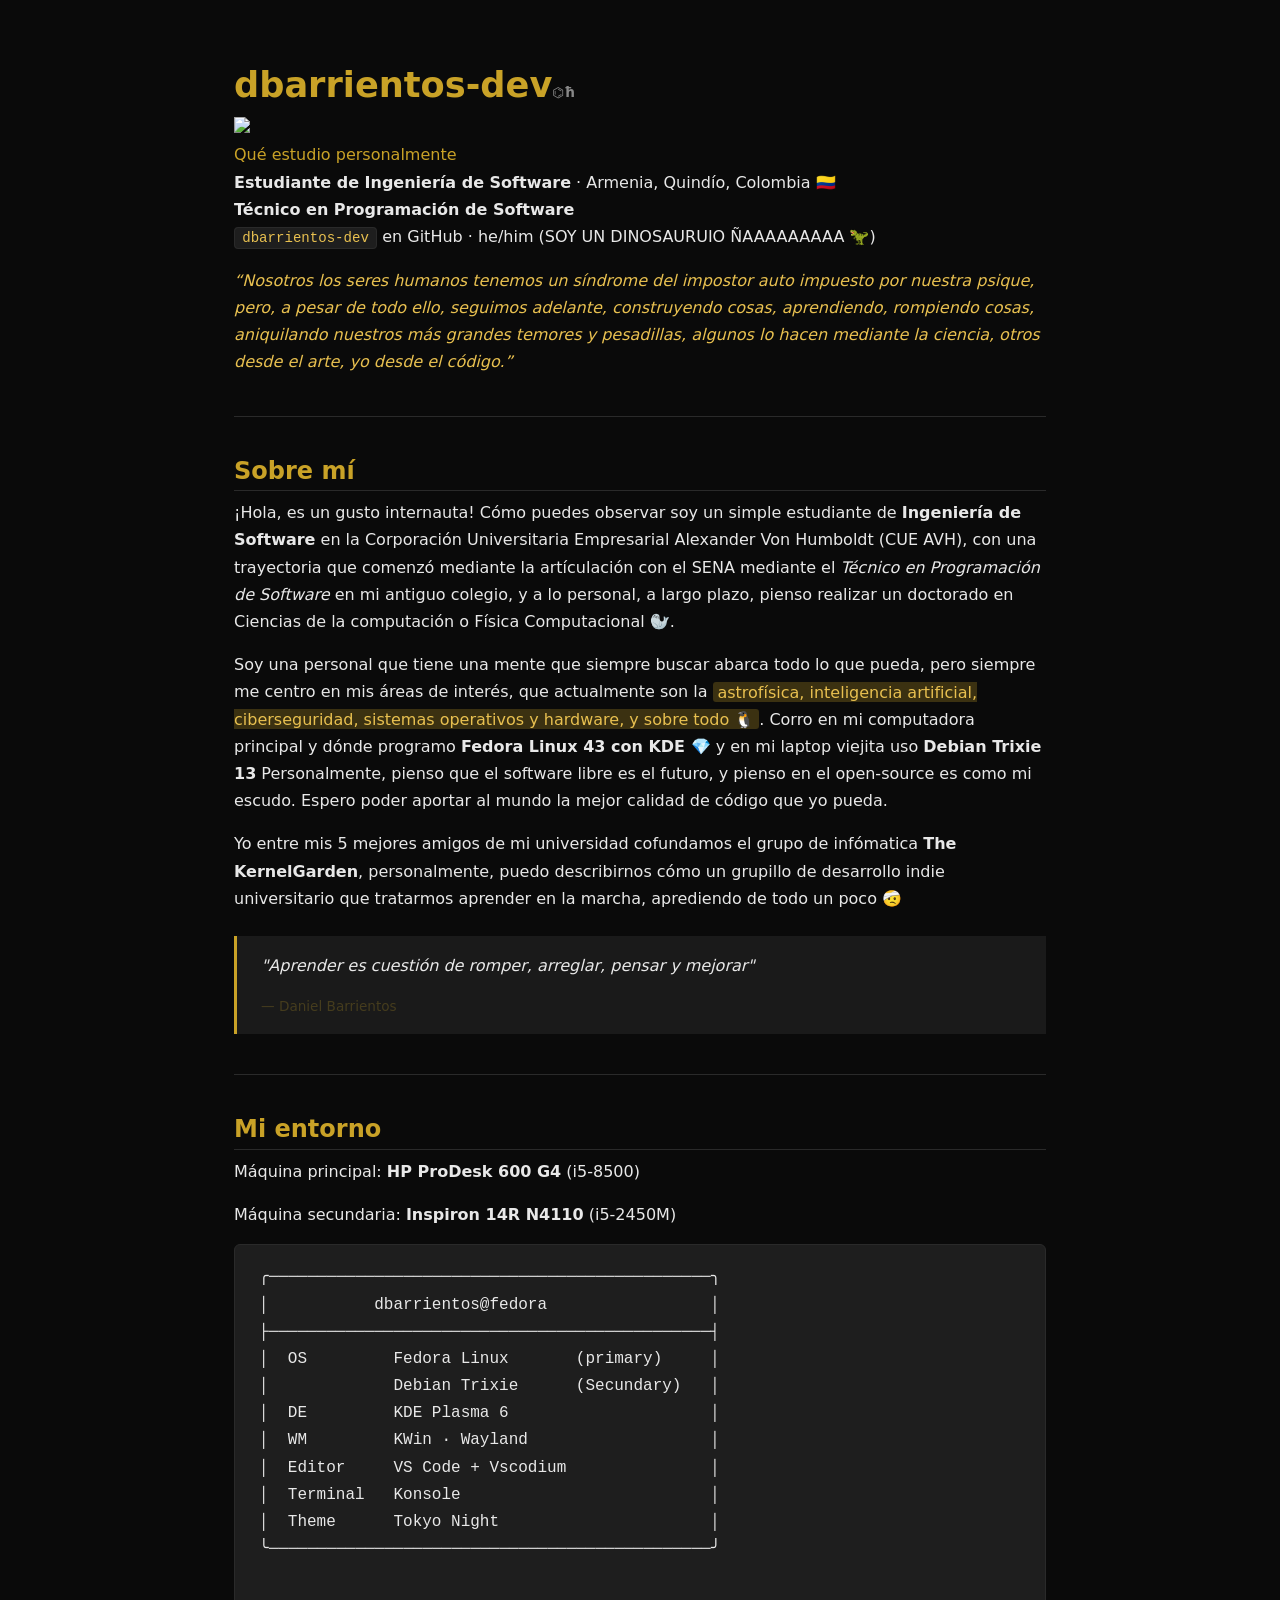
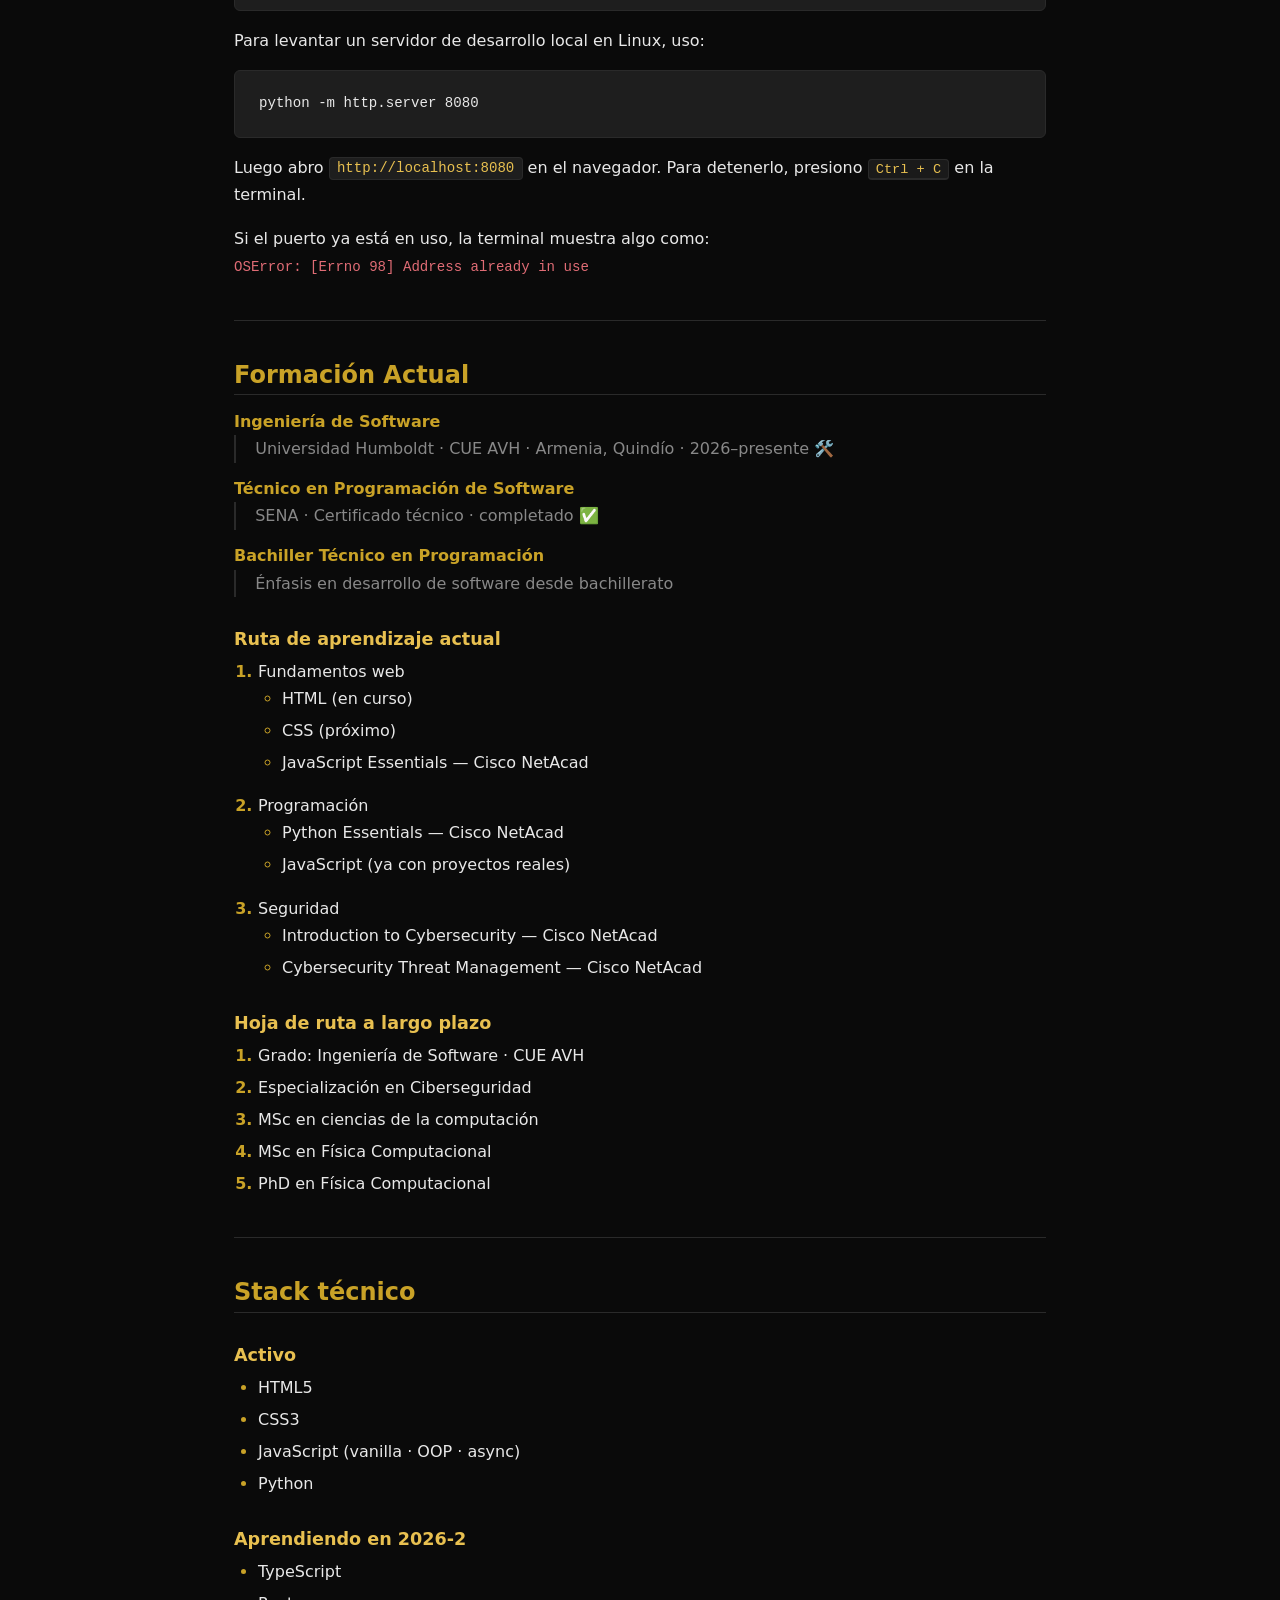
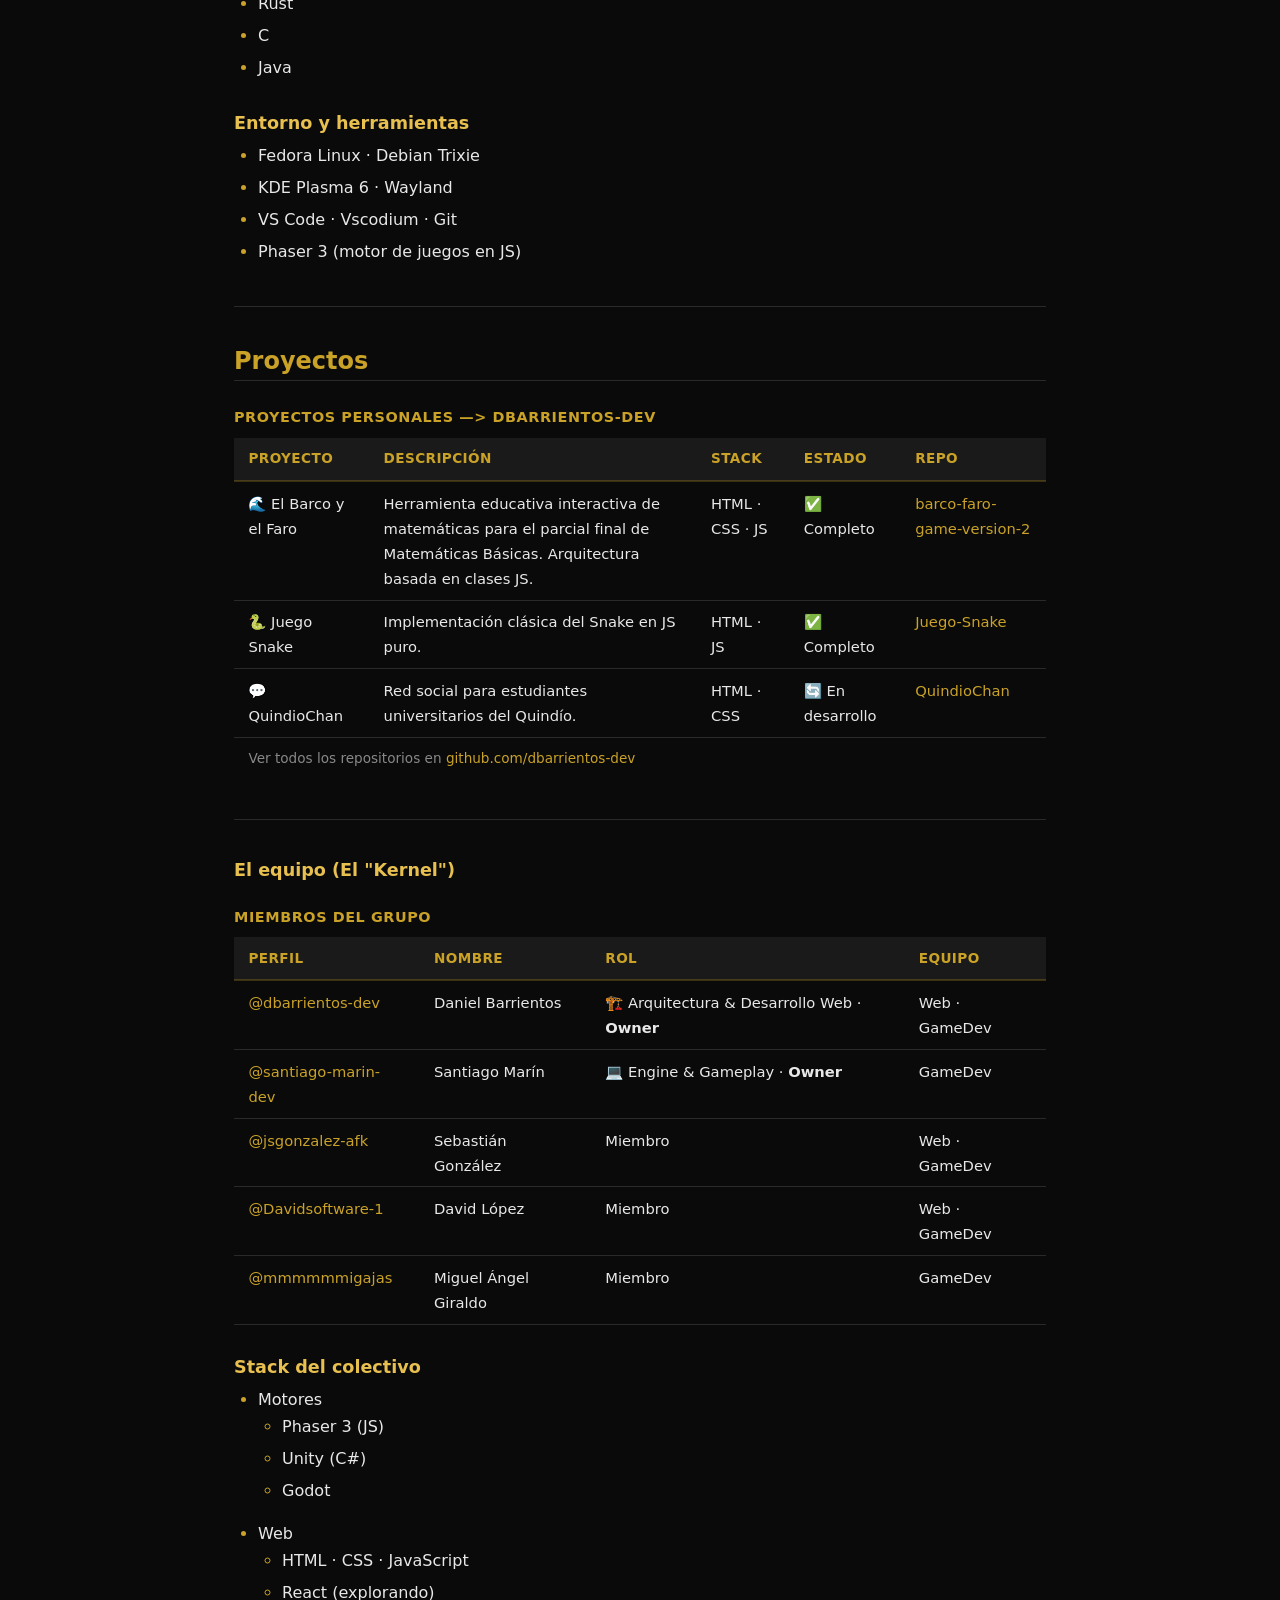
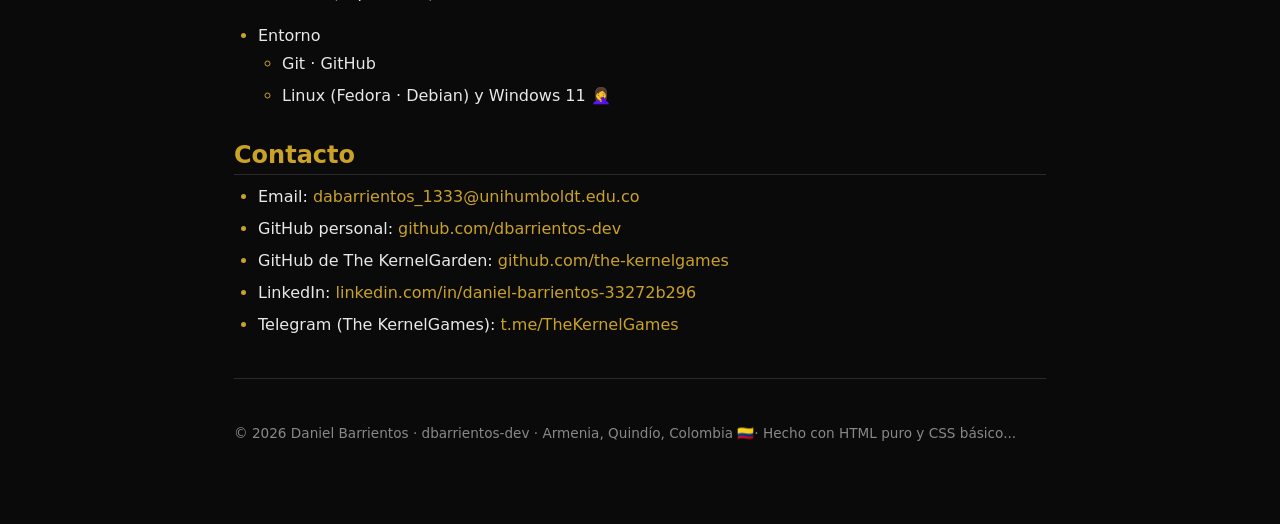
==== index.html @ 138e8530 "Actualizacion 2" ====
<!DOCTYPE html>
<html lang="es">
<head>
  <meta charset="UTF-8">
  <meta name="viewport" content="width=device-width, initial-scale=1.0">
  <title>dbarrientos-dev</title>
  <link rel="stylesheet" href="style.css">
</head>
<body>

  <!-- ═══════════════════════════════════════════
       ENCABEZADO 
  ═══════════════════════════════════════════ -->

  <h1>dbarrientos-dev<small>⌬ħ</small></h1>
  <p>
    
    <img src="./1.jpg">

    <!--Asi vincularmos sitios web-->
    <br>
    <a href="https://es.wikipedia.org/wiki/Ingenier%C3%ADa_de_software" alt="¿Que estudias?">Qué estudio personalmente</a>
    </br>

    <strong>Estudiante de Ingeniería de Software</strong> · Armenia, Quindío, Colombia 🇨🇴<br>
    <strong>Técnico en Programación de Software</strong><br>
    <code>dbarrientos-dev</code> en GitHub · he/him (SOY UN DINOSAURUIO ÑAAAAAAAAA 🦖)
  </p>

  <p>
    <q>Nosotros los seres humanos tenemos un síndrome del impostor auto impuesto por nuestra psique, 
      pero, a pesar de todo ello, seguimos adelante, construyendo cosas, aprendiendo, rompiendo cosas, aniquilando nuestros más grandes
      temores y pesadillas, algunos lo hacen mediante la ciencia, otros desde el arte, yo desde el código.</q><br>
  </p>


  <hr>

  <!-- ═══════════════════════════════════════════
       Infomación personal
  ═══════════════════════════════════════════ -->

  <h2>Sobre mí</h2>

  <p>
    ¡Hola, es un gusto internauta! Cómo puedes observar soy un simple estudiante de <strong>Ingeniería de Software</strong> en la Corporación Universitaria Empresarial Alexander Von Humboldt (CUE AVH),
    con una trayectoria que comenzó mediante la artículación con el SENA mediante el <em>Técnico en Programación de Software</em> en mi antiguo colegio, 
    y a lo personal, a largo plazo, pienso realizar un doctorado en Ciencias de la computación o Física Computacional 🦭.
  </p>

  <p>
    Soy una personal que tiene una mente que siempre buscar abarca todo lo que pueda, pero siempre me centro en mis áreas de interés, 
    que actualmente son la <mark>astrofísica, inteligencia artificial, ciberseguridad, sistemas operativos y hardware, y sobre todo 🐧</mark>.
    Corro en mi computadora principal y dónde programo <strong>Fedora Linux 43 con KDE 💎</strong> y en mi laptop viejita uso <strong>Debian Trixie 13</strong>
    Personalmente, pienso que el software libre es el futuro, y pienso en el open-source es como mi escudo. Espero poder aportar al mundo la mejor calidad de código que yo pueda.
  </p>

  <p>
    Yo entre mis 5 mejores amigos de mi universidad cofundamos el grupo de infómatica  
    <strong>The KernelGarden</strong>, personalmente, puedo describirnos cómo un grupillo de desarrollo indie universitario
    que tratarmos aprender en la marcha, aprediendo de todo un poco 🤕
  </p>

  <blockquote>
    <p>
      "Aprender es cuestión de romper, arreglar, pensar y mejorar"
    </p>
    <footer>— Daniel Barrientos</footer>
  </blockquote>

  <hr>

  <!-- ═══════════════════════════════════════════
       SETUP / ENTORNO
  ═══════════════════════════════════════════ -->

  <h2>Mi entorno</h2>

  <p>Máquina principal: <strong>HP ProDesk 600 G4</strong> (i5-8500)</p>
  <p>Máquina secundaria: <strong>Inspiron 14R N4110</strong> (i5-2450M)</p>


  <pre>
╭──────────────────────────────────────────────╮
│           dbarrientos@fedora                 │
├──────────────────────────────────────────────┤
│  OS         Fedora Linux       (primary)     │
│             Debian Trixie      (Secundary)   │
│  DE         KDE Plasma 6                     │
│  WM         KWin · Wayland                   │
│  Editor     VS Code + Vscodium               │ 
│  Terminal   Konsole                          │
│  Theme      Tokyo Night                      │
╰──────────────────────────────────────────────╯
  </pre>

  <p>
    Para levantar un servidor de desarrollo local en Linux, uso:
  </p>

  <pre><code>python -m http.server 8080</code></pre>

  <p>
    Luego abro <code>http://localhost:8080</code> en el navegador.
    Para detenerlo, presiono <kbd>Ctrl + C</kbd> en la terminal.
  </p>

  <p>
    Si el puerto ya está en uso, la terminal muestra algo como:<br>
    <samp>OSError: [Errno 98] Address already in use</samp>
  </p>

  <hr>

  <!-- ═══════════════════════════════════════════
       CAMINO AL ÉXITO
  ═══════════════════════════════════════════ -->

  <h2>Formación Actual</h2>

  <dl>
    <dt>Ingeniería de Software</dt>
    <dd>Universidad Humboldt · CUE AVH · Armenia, Quindío · 2026–presente 🛠️</dd>

    <dt>Técnico en Programación de Software</dt>
    <dd>SENA · Certificado técnico · completado ✅</dd>

    <dt>Bachiller Técnico en Programación</dt>
    <dd>Énfasis en desarrollo de software desde bachillerato</dd>
  </dl>

  <h3>Ruta de aprendizaje actual</h3>

  <ol>
    <li>Fundamentos web
      <ul>
        <li>HTML (en curso)</li>
        <li>CSS (próximo)</li>
        <li>JavaScript Essentials — Cisco NetAcad</li>
      </ul>
    </li>
    <li>Programación
      <ul>
        <li>Python Essentials — Cisco NetAcad</li>
        <li>JavaScript (ya con proyectos reales)</li>
      </ul>
    </li>
    <li>Seguridad
      <ul>
        <li>Introduction to Cybersecurity — Cisco NetAcad</li>
        <li>Cybersecurity Threat Management — Cisco NetAcad</li>
      </ul>
    </li>
  </ol>

  <h3>Hoja de ruta a largo plazo</h3>

  <ol>
    <li>Grado: Ingeniería de Software · CUE AVH</li>
    <li>Especialización en Ciberseguridad</li>
    <li>MSc en ciencias de la computación</li>
    <li>MSc en Física Computacional</li>
    <li>PhD en Física Computacional</li>
  </ol>

  <hr>

  <!-- ═══════════════════════════════════════════
       STACK TÉCNICO
  ═══════════════════════════════════════════ -->

  <h2>Stack técnico</h2>

  <h3>Activo</h3>
  <ul>
    <li>HTML5</li>
    <li>CSS3</li>
    <li>JavaScript (vanilla · OOP · async)</li>
    <li>Python</li>
  </ul>

  <h3>Aprendiendo en 2026-2</h3>
  <ul>
    <li>TypeScript</li>
    <li>Rust</li>
    <li>C</li>
    <li>Java</li>
  </ul>

  <h3>Entorno y herramientas</h3>
  <ul>
    <li>Fedora Linux · Debian Trixie</li>
    <li>KDE Plasma 6 · Wayland</li>
    <li>VS Code · Vscodium · Git</li>
    <li>Phaser 3 (motor de juegos en JS)</li>
  </ul>

  <hr>

  <!-- ═══════════════════════════════════════════
       PROYECTOS PERSONALES
  ═══════════════════════════════════════════ -->

  <h2>Proyectos</h2>

  <table>
    <caption>Proyectos personales —> dbarrientos-dev</caption>

    <thead>
      <tr>
        <th>Proyecto</th>
        <th>Descripción</th>
        <th>Stack</th>
        <th>Estado</th>
        <th>Repo</th>
      </tr>
    </thead>

    <tbody>

      <tr>
        <td>🌊 El Barco y el Faro</td>
        <td>
          Herramienta educativa interactiva de matemáticas para el parcial final
          de Matemáticas Básicas. Arquitectura basada en clases JS.
        </td>
        <td>HTML · CSS · JS</td>
        <td>✅ Completo</td>
        <td>
          <a href="https://github.com/dbarrientos-dev/barco-faro-game-version-2" target="_blank">
            barco-faro-game-version-2
          </a>
        </td>
      </tr>

      <tr>
        <td>🐍 Juego Snake</td>
        <td>Implementación clásica del Snake en JS puro.</td>
        <td>HTML · JS</td>
        <td>✅ Completo</td>
        <td>
          <a href="https://github.com/dbarrientos-dev/Juego-Snake" target="_blank">
            Juego-Snake
          </a>
        </td>
      </tr>

      <tr>
        <td>💬 QuindioChan</td>
        <td>
          Red social para estudiantes universitarios del Quindío.
        </td>
        <td>HTML · CSS</td>
        <td>🔄 En desarrollo</td>
        <td>
          <a href="https://github.com/dbarrientos-dev/QuindioChan" target="_blank">
            QuindioChan
          </a>
        </td>
      </tr>
    </tbody>

    <tfoot>
      <tr>
        <td colspan="5">
          Ver todos los repositorios en
          <a href="https://github.com/dbarrientos-dev" target="_blank">
            github.com/dbarrientos-dev
          </a>
        </td>
      </tr>
    </tfoot>
  </table>
  <hr>

  <h3>El equipo (El "Kernel")</h3>

  <table>
    <caption>Miembros del Grupo</caption>

    <thead>
      <tr>
        <th>Perfil</th>
        <th>Nombre</th>
        <th>Rol</th>
        <th>Equipo</th>
      </tr>
    </thead>

    <tbody>
      <tr>
        <td>
          <a href="https://github.com/dbarrientos-dev" target="_blank">
            @dbarrientos-dev
          </a>
        </td>
        <td>Daniel Barrientos</td>
        <td>🏗️ Arquitectura &amp; Desarrollo Web · <strong>Owner</strong></td>
        <td>Web · GameDev</td>
      </tr>

      <tr>
        <td>
          <a href="https://github.com/santiago-marin-dev" target="_blank">
            @santiago-marin-dev
          </a>
        </td>
        <td>Santiago Marín</td>
        <td>💻 Engine &amp; Gameplay · <strong>Owner</strong></td>
        <td>GameDev</td>
      </tr>

      <tr>
        <td>
          <a href="https://github.com/jsgonzalez-afk" target="_blank">
            @jsgonzalez-afk
          </a>
        </td>
        <td>Sebastián González</td>
        <td>Miembro</td>
        <td>Web · GameDev</td>
      </tr>

      <tr>
        <td>
          <a href="https://github.com/Davidsoftware-1" target="_blank">
            @Davidsoftware-1
          </a>
        </td>
        <td>David López</td>
        <td>Miembro</td>
        <td>Web · GameDev</td>
      </tr>

      <tr>
        <td>
          <a href="https://github.com/mmmmmmigajas" target="_blank">
            @mmmmmmigajas
          </a>
        </td>
        <td>Miguel Ángel Giraldo</td>
        <td>Miembro</td>
        <td>GameDev</td>
      </tr>
    </tbody>
  </table>

  <h3>Stack del colectivo</h3>

  <ul>
    <li>Motores
      <ul>
        <li>Phaser 3 (JS)</li>
        <li>Unity (C#)</li>
        <li>Godot</li>
      </ul>
    </li>
    <li>Web
      <ul>
        <li>HTML · CSS · JavaScript</li>
        <li>React (explorando)</li>
      </ul>
    </li>
    <li>Entorno
      <ul>
        <li>Git · GitHub</li>
        <li>Linux (Fedora · Debian) y Windows 11 🤦‍♀️</li>
      </ul>
    </li>
  </ul>

  <!-- ═══════════════════════════════════════════
       CONTACTO PERSONAL
  ═══════════════════════════════════════════ -->

  <h2>Contacto</h2>

  <ul>
    <li>
      Email:
      <a href="mailto:dabarrientos_1333@unihumboldt.edu.co">
        dabarrientos_1333@unihumboldt.edu.co
      </a>
    </li>
    <li>
      GitHub personal:
      <a href="https://github.com/dbarrientos-dev" target="_blank">
        github.com/dbarrientos-dev
      </a>
    </li>
    <li>
      GitHub de The KernelGarden:
      <a href="https://github.com/the-kernelgames" target="_blank">
        github.com/the-kernelgames
      </a>
    </li>
    <li>
      LinkedIn:
      <a href="https://linkedin.com/in/daniel-barrientos-33272b296/" target="_blank">
        linkedin.com/in/daniel-barrientos-33272b296
      </a>
    </li>
    <li>
      Telegram (The KernelGames):
      <a href="https://t.me/TheKernelGames" target="_blank">
        t.me/TheKernelGames
      </a>
    </li>
  </ul>

  <hr>

  <!-- ═══════════════════════════════════════════
       PIE DE PÁGINA
  ═══════════════════════════════════════════ -->

  <p>
    <small>
      © 2026 Daniel Barrientos · dbarrientos-dev ·
      Armenia, Quindío, Colombia 🇨🇴·
      Hecho con HTML puro y CSS básico...
    </small>
  </p>

</body>
</html>
---- style.css ----
/* ═══════════════════════════════════════
   VARIABLES
═══════════════════════════════════════ */

:root {
  --negro:       #0a0a0a;
  --superficie:  #111111;
  --tarjeta:     #1a1a1a;
  --borde:       #2a2a2a;
  --oro:         #c9a227;
  --oro-claro:   #e8c050;
  --oro-opaco:   #c9a22740;
  --texto:       #e8e8e8;
  --texto-suave: #888888;
  --code-bg:     #1e1e1e;
}

/* ═══════════════════════════════════════
   BASE
═══════════════════════════════════════ */

* {
  box-sizing: border-box;
  margin: 0;
  padding: 0;
}

body {
  background-color: var(--negro);
  color: var(--texto);
  font-family: 'Segoe UI', system-ui, sans-serif;
  font-size: 16px;
  line-height: 1.7;
  max-width: 860px;
  margin: 0 auto;
  padding: 2rem 1.5rem 4rem;
}

/* ═══════════════════════════════════════
   TIPOGRAFÍA
═══════════════════════════════════════ */

h1, h2, h3 {
  color: var(--oro);
  font-weight: 700;
  line-height: 1.2;
  margin-top: 2rem;
  margin-bottom: 0.5rem;
}

h1 { font-size: 2.2rem; }
h2 { font-size: 1.5rem; border-bottom: 1px solid var(--borde); padding-bottom: 0.3rem; }
h3 { font-size: 1.1rem; color: var(--oro-claro); }

p {
  margin-bottom: 1rem;
  color: var(--texto);
}

small {
  color: var(--texto-suave);
  font-size: 0.85rem;
}

/* ═══════════════════════════════════════
   ENLACES
═══════════════════════════════════════ */

a {
  color: var(--oro);
  text-decoration: none;
}

a:hover {
  color: var(--oro-claro);
  text-decoration: underline;
}

/* ═══════════════════════════════════════
   SEPARADORES
═══════════════════════════════════════ */

hr {
  border: none;
  border-top: 1px solid var(--borde);
  margin: 2.5rem 0;
}

/* ═══════════════════════════════════════
   CITAS
═══════════════════════════════════════ */

blockquote {
  border-left: 3px solid var(--oro);
  background-color: var(--tarjeta);
  margin: 1.5rem 0;
  padding: 1rem 1.5rem;
  color: var(--texto-suave);
  font-style: italic;
}

blockquote footer {
  margin-top: 0.5rem;
  font-size: 0.85rem;
  color: var(--oro-opaco);
  font-style: normal;
}

q {
  color: var(--oro-claro);
  font-style: italic;
}

cite {
  color: var(--oro-claro);
  font-style: italic;
}

/* ═══════════════════════════════════════
   CÓDIGO Y TERMINAL
═══════════════════════════════════════ */

code {
  background-color: var(--code-bg);
  color: var(--oro-claro);
  font-family: 'Cascadia Code', 'Fira Code', 'Consolas', monospace;
  font-size: 0.88rem;
  padding: 0.15rem 0.45rem;
  border-radius: 4px;
  border: 1px solid var(--borde);
}

pre {
  background-color: var(--code-bg);
  border: 1px solid var(--borde);
  border-radius: 6px;
  padding: 1.2rem 1.5rem;
  overflow-x: auto;
  margin: 1rem 0;
}

pre code {
  background: none;
  border: none;
  padding: 0;
  color: var(--texto);
  font-size: 0.88rem;
}

kbd {
  background-color: var(--tarjeta);
  border: 1px solid var(--borde);
  border-bottom-width: 2px;
  border-radius: 4px;
  padding: 0.1rem 0.45rem;
  font-family: monospace;
  font-size: 0.85rem;
  color: var(--oro-claro);
}

samp {
  color: #e06c75;
  font-family: monospace;
  font-size: 0.88rem;
}

/* ═══════════════════════════════════════
   LISTAS
═══════════════════════════════════════ */

ul, ol {
  padding-left: 1.5rem;
  margin-bottom: 1rem;
}

li {
  margin-bottom: 0.3rem;
}

ul li::marker {
  color: var(--oro);
}

ol li::marker {
  color: var(--oro);
  font-weight: 700;
}

/* ═══════════════════════════════════════
   DEFINITION LIST
═══════════════════════════════════════ */

dl {
  margin-bottom: 1rem;
}

dt {
  color: var(--oro);
  font-weight: 700;
  margin-top: 0.8rem;
}

dd {
  color: var(--texto-suave);
  padding-left: 1.2rem;
  border-left: 2px solid var(--borde);
  margin-left: 0;
}

/* ═══════════════════════════════════════
   TABLAS
═══════════════════════════════════════ */

table {
  width: 100%;
  border-collapse: collapse;
  margin: 1.5rem 0;
  font-size: 0.92rem;
}

caption {
  color: var(--oro);
  font-weight: 700;
  text-align: left;
  padding-bottom: 0.5rem;
  font-size: 0.9rem;
  letter-spacing: 0.04em;
  text-transform: uppercase;
}

th {
  background-color: var(--tarjeta);
  color: var(--oro);
  text-align: left;
  padding: 0.6rem 0.9rem;
  border-bottom: 2px solid var(--oro-opaco);
  font-size: 0.85rem;
  letter-spacing: 0.03em;
  text-transform: uppercase;
}

td {
  padding: 0.55rem 0.9rem;
  border-bottom: 1px solid var(--borde);
  vertical-align: top;
}

tr:hover td {
  background-color: var(--tarjeta);
}

tfoot td {
  color: var(--texto-suave);
  font-size: 0.85rem;
  border-top: 1px solid var(--borde);
  border-bottom: none;
}

/* ═══════════════════════════════════════
   MARK Y ABBR
═══════════════════════════════════════ */

mark {
  background-color: var(--oro-opaco);
  color: var(--oro-claro);
  padding: 0.05rem 0.3rem;
  border-radius: 3px;
}

abbr[title] {
  text-decoration: underline dotted var(--oro-opaco);
  cursor: help;
}
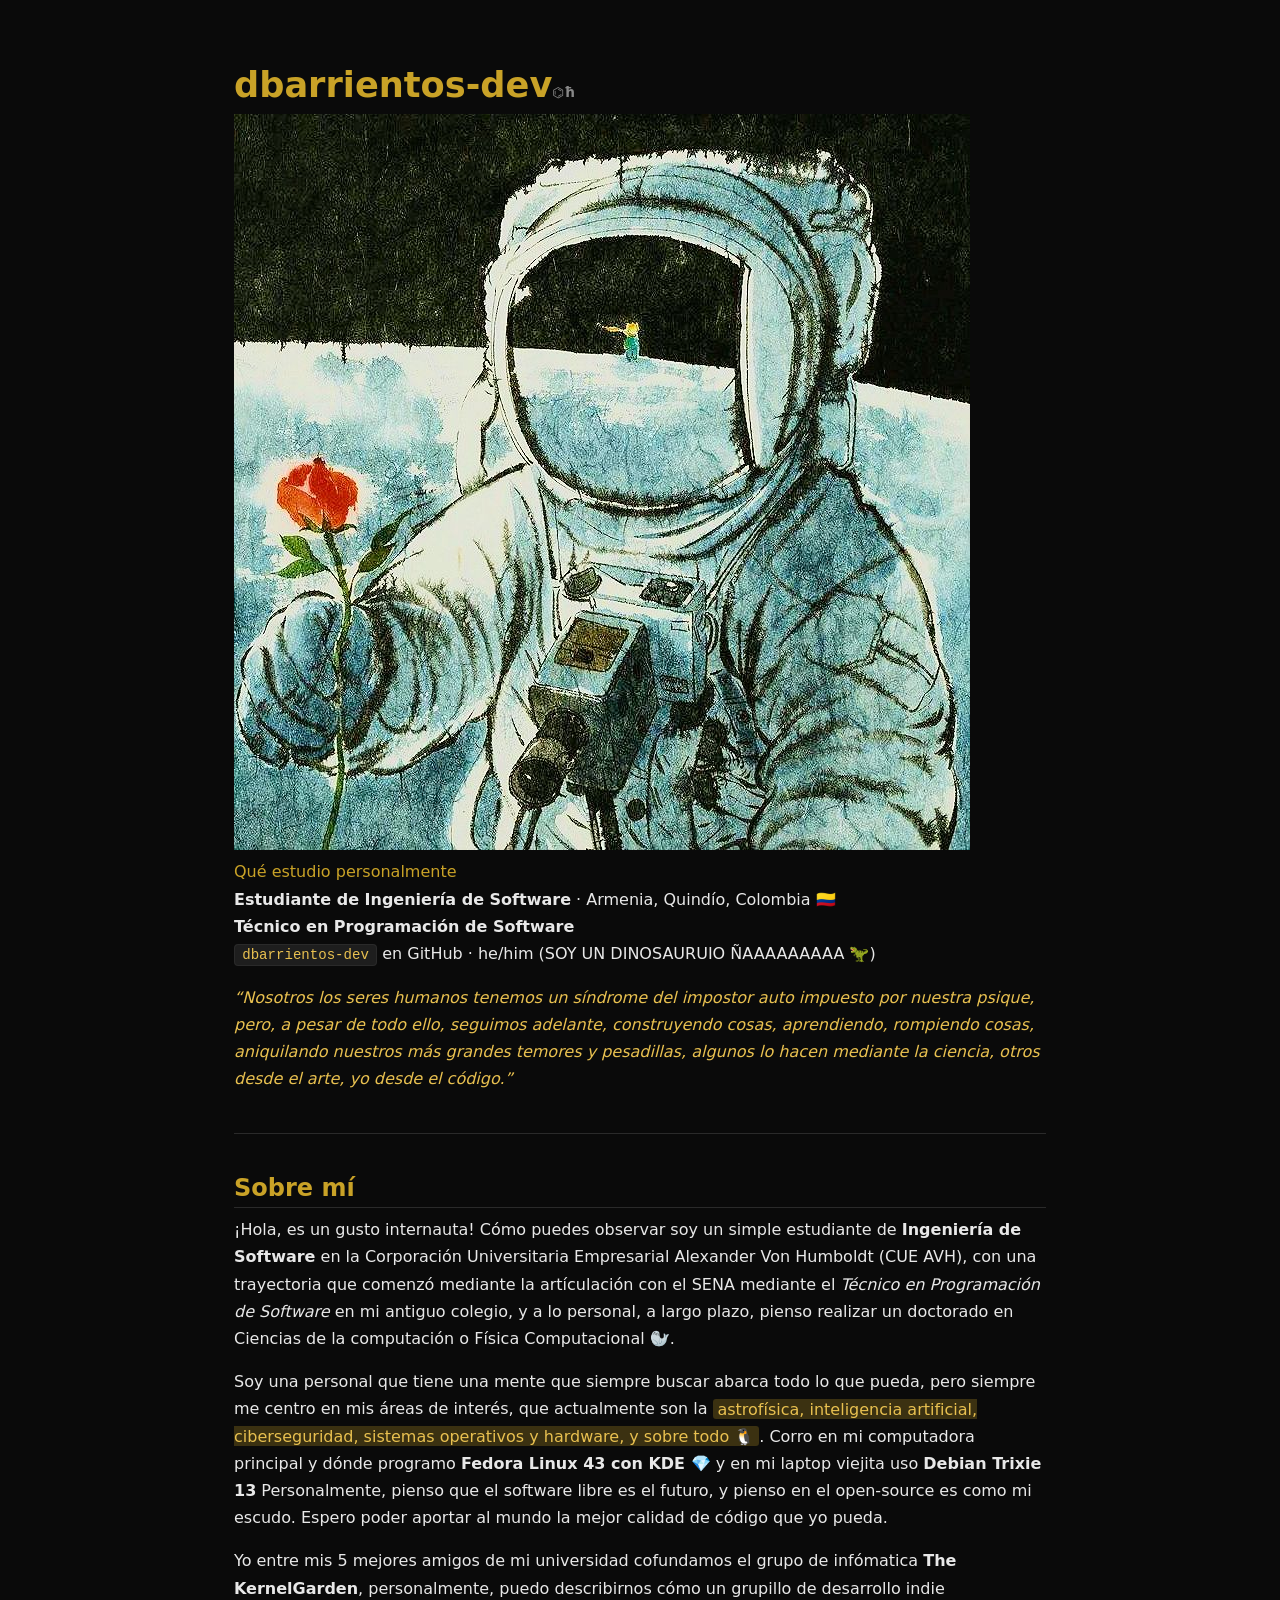
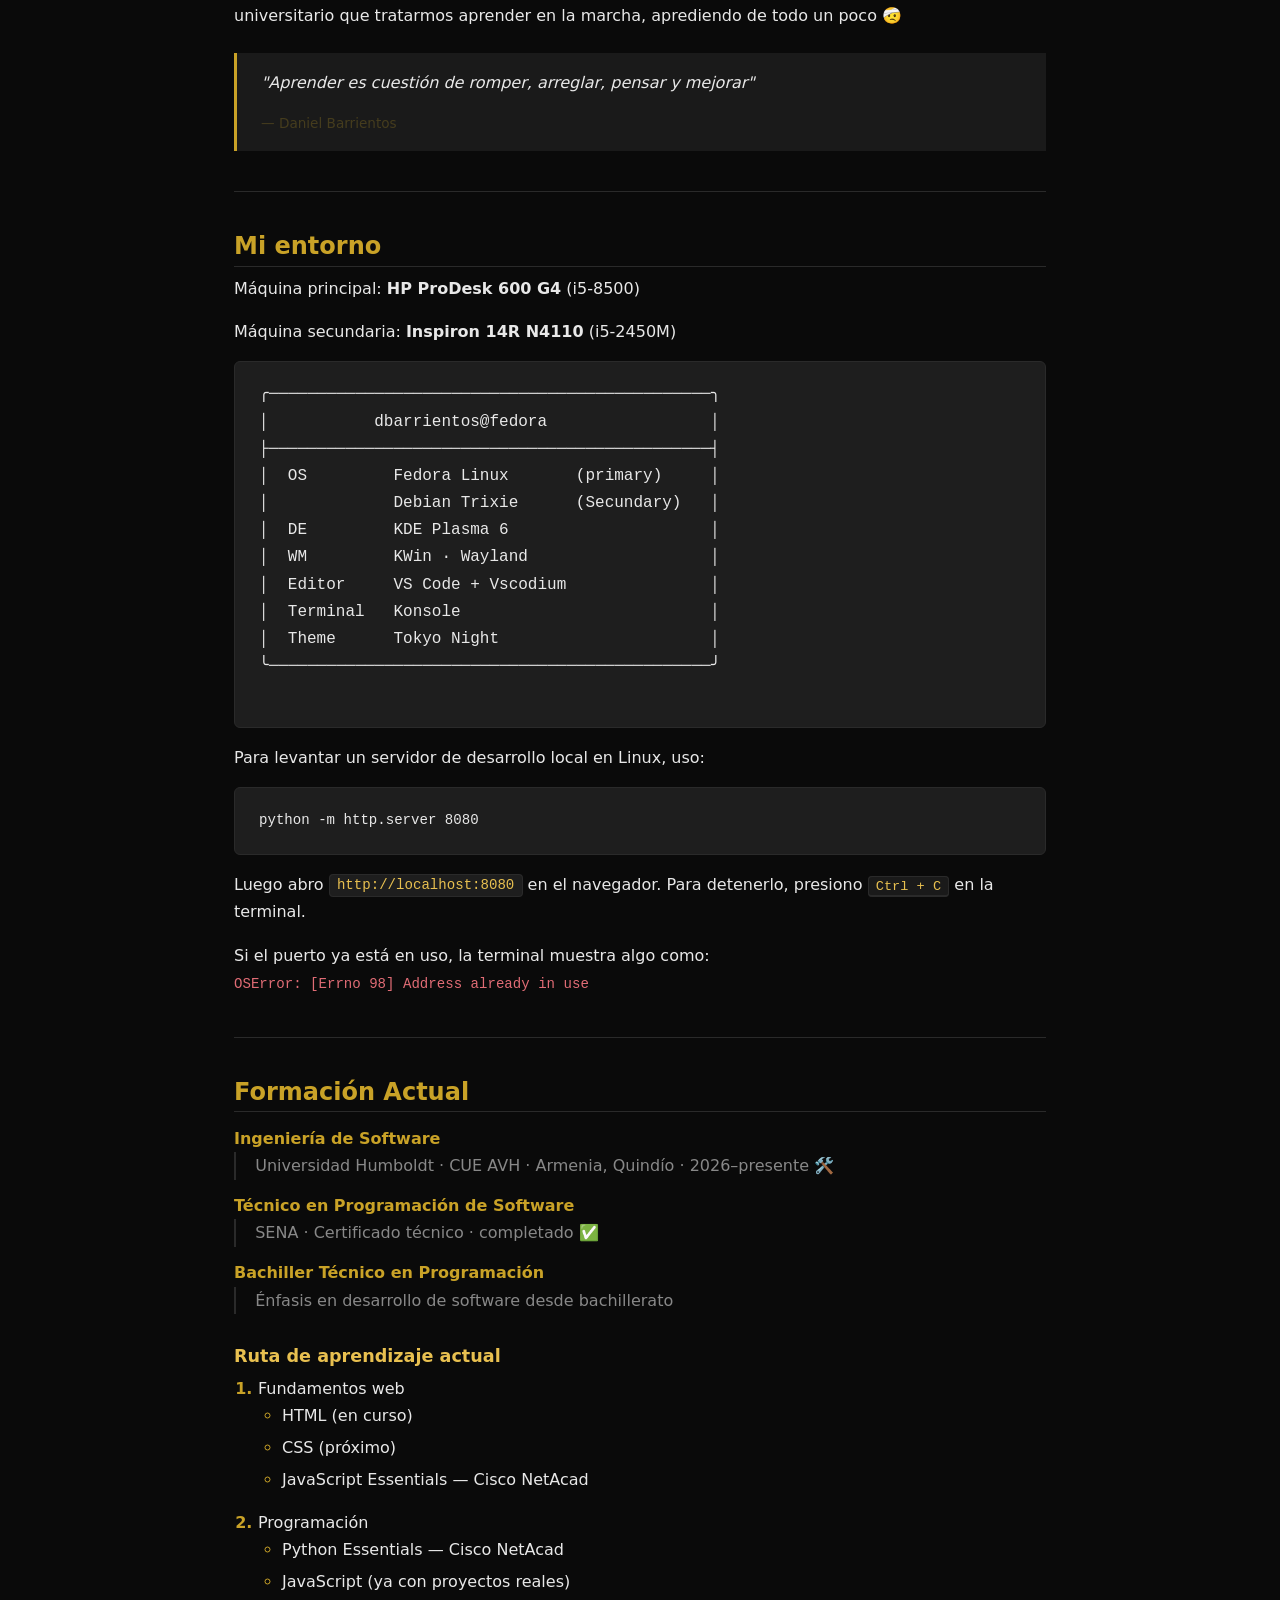
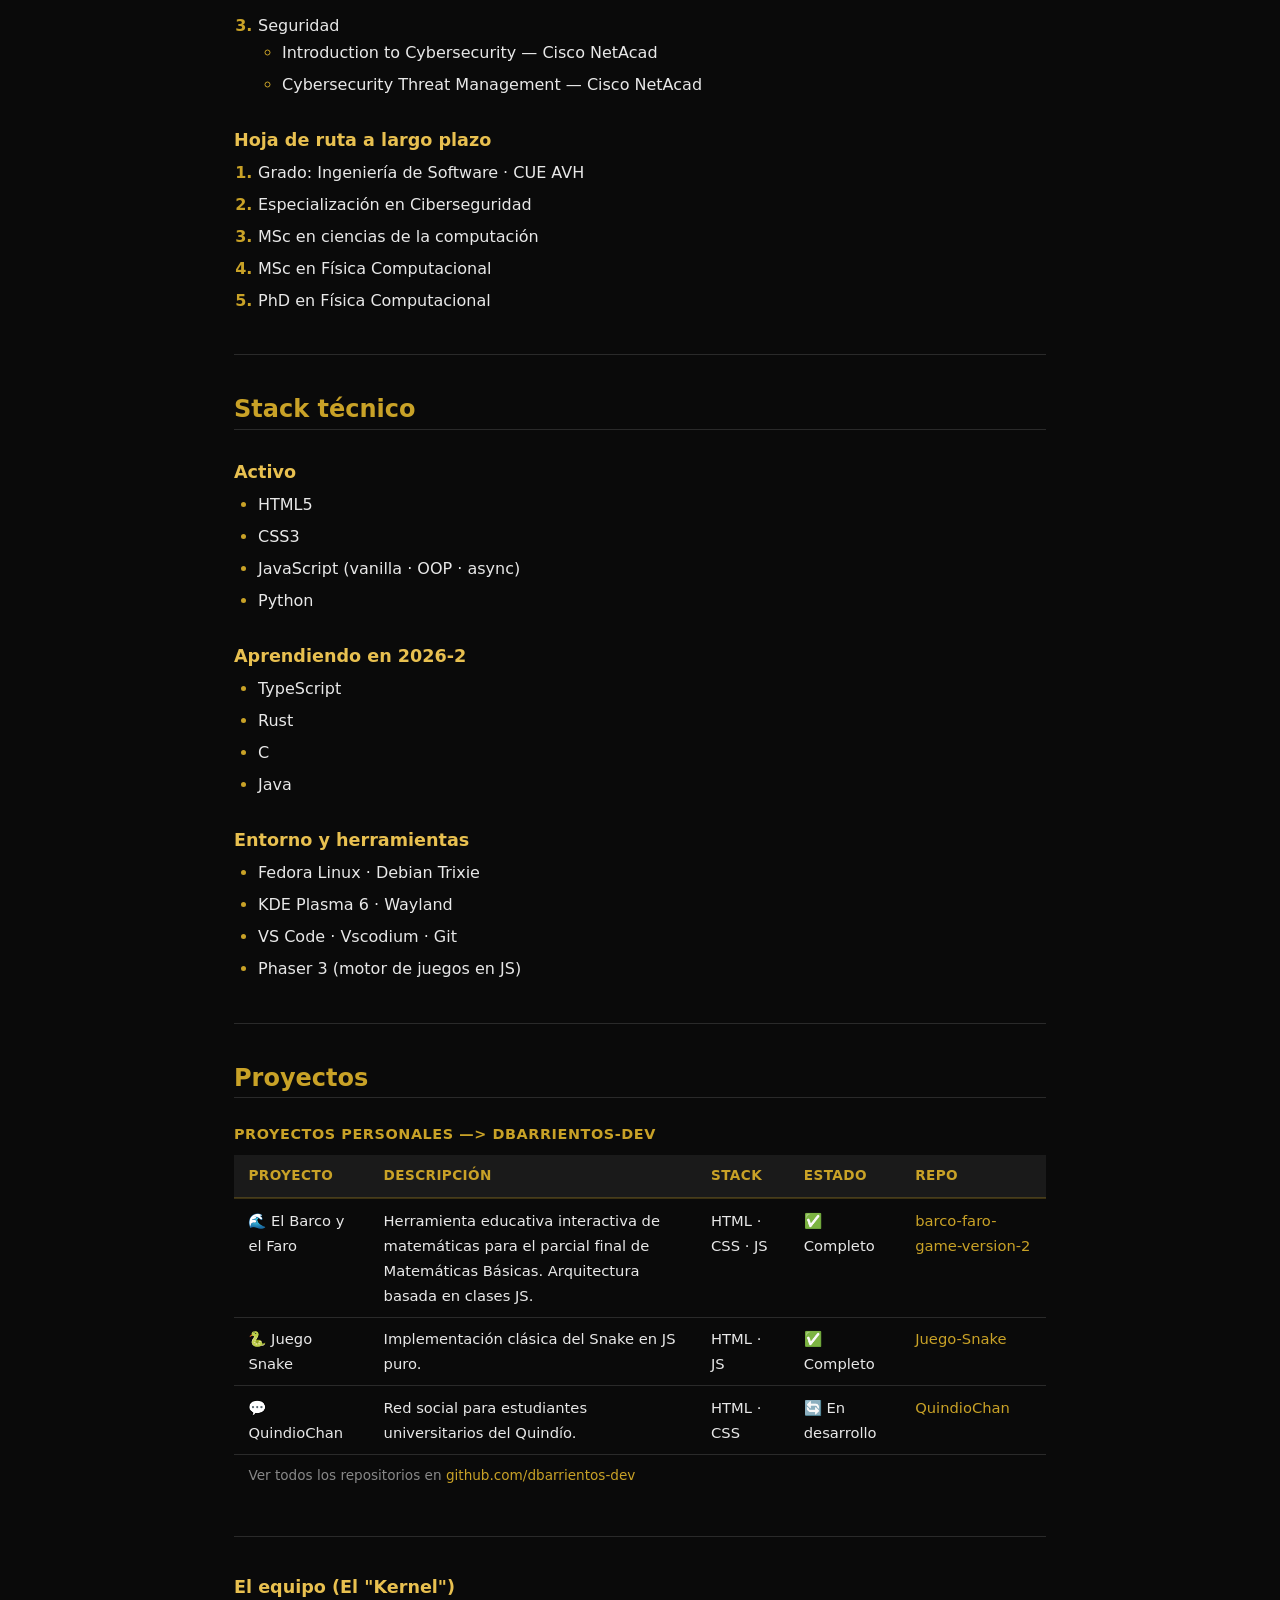
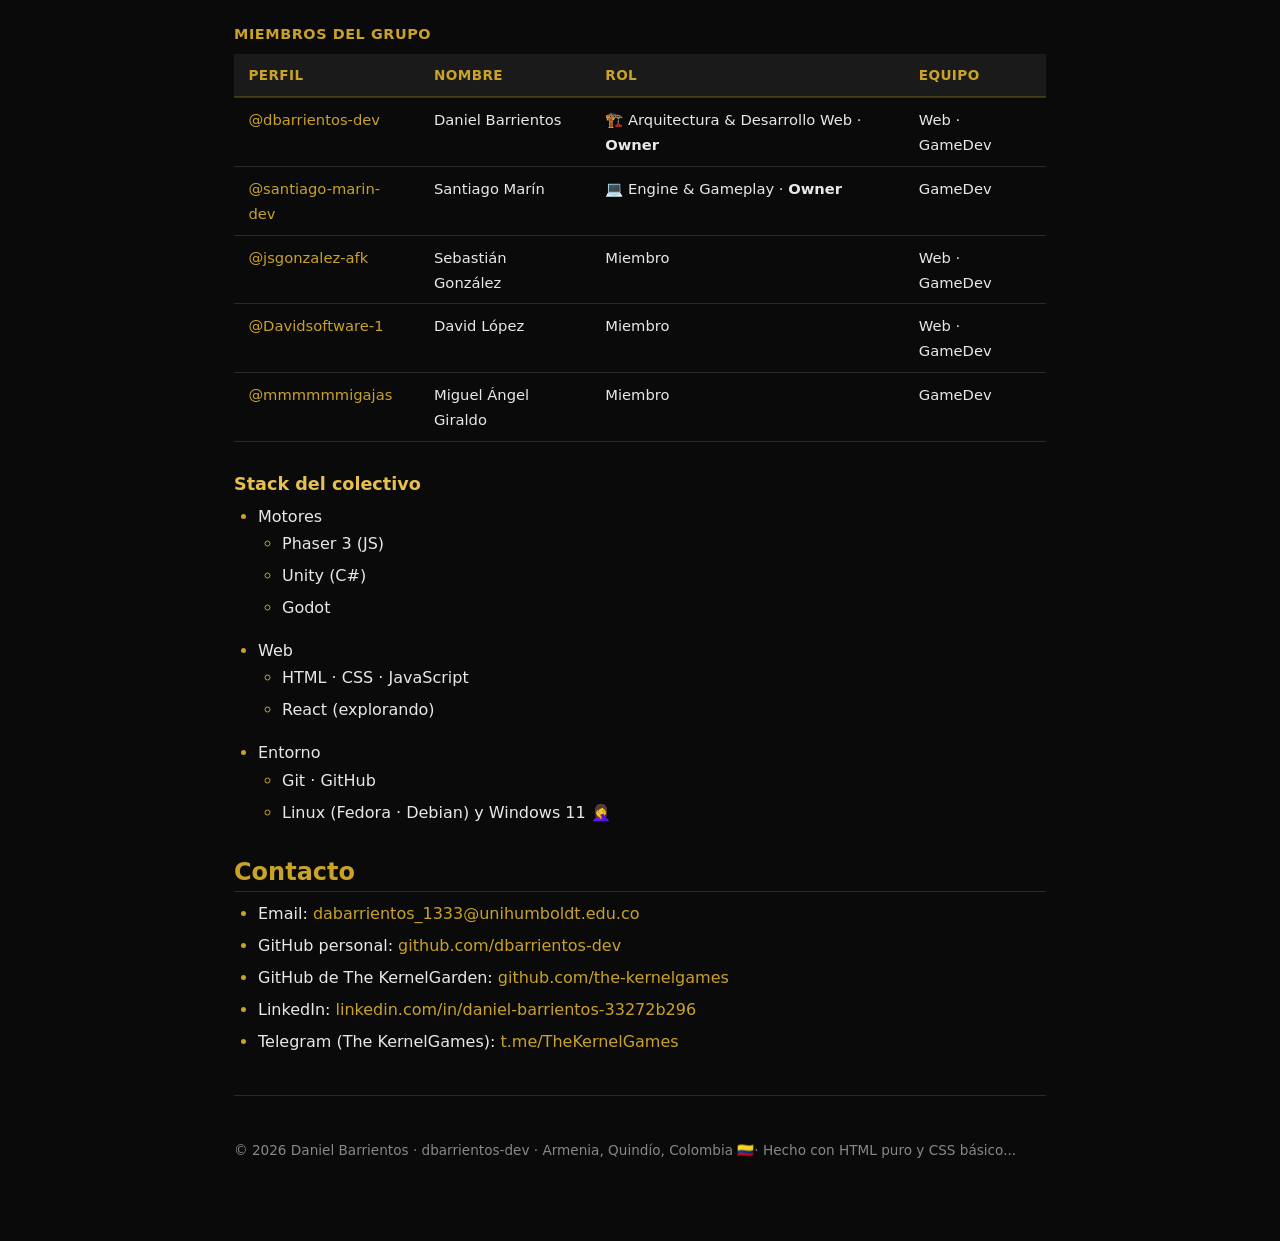
==== commit 55fa335a: "1.1 actualizacion de reparacion" ====
--- a/index.html
+++ b/index.html
@@ -4,7 +4,7 @@
   <meta charset="UTF-8">
   <meta name="viewport" content="width=device-width, initial-scale=1.0">
   <title>dbarrientos-dev</title>
-  <link rel="stylesheet" href="style.css">
+  <link rel="stylesheet" href="./css/style.css">
 </head>
 <body>
 
@@ -15,7 +15,7 @@
   <h1>dbarrientos-dev<small>⌬ħ</small></h1>
   <p>
     
-    <img src="./1.jpg">
+    <img src="./img/1.jpg">
 
     <!--Asi vincularmos sitios web-->
     <br>
--- a/css/style.css
+++ b/css/style.css
@@ -0,0 +1,273 @@
+/* ═══════════════════════════════════════
+   VARIABLES
+═══════════════════════════════════════ */
+
+:root {
+  --negro:       #0a0a0a;
+  --superficie:  #111111;
+  --tarjeta:     #1a1a1a;
+  --borde:       #2a2a2a;
+  --oro:         #c9a227;
+  --oro-claro:   #e8c050;
+  --oro-opaco:   #c9a22740;
+  --texto:       #e8e8e8;
+  --texto-suave: #888888;
+  --code-bg:     #1e1e1e;
+}
+
+/* ═══════════════════════════════════════
+   BASE
+═══════════════════════════════════════ */
+
+* {
+  box-sizing: border-box;
+  margin: 0;
+  padding: 0;
+}
+
+body {
+  background-color: var(--negro);
+  color: var(--texto);
+  font-family: 'Segoe UI', system-ui, sans-serif;
+  font-size: 16px;
+  line-height: 1.7;
+  max-width: 860px;
+  margin: 0 auto;
+  padding: 2rem 1.5rem 4rem;
+}
+
+/* ═══════════════════════════════════════
+   TIPOGRAFÍA
+═══════════════════════════════════════ */
+
+h1, h2, h3 {
+  color: var(--oro);
+  font-weight: 700;
+  line-height: 1.2;
+  margin-top: 2rem;
+  margin-bottom: 0.5rem;
+}
+
+h1 { font-size: 2.2rem; }
+h2 { font-size: 1.5rem; border-bottom: 1px solid var(--borde); padding-bottom: 0.3rem; }
+h3 { font-size: 1.1rem; color: var(--oro-claro); }
+
+p {
+  margin-bottom: 1rem;
+  color: var(--texto);
+}
+
+small {
+  color: var(--texto-suave);
+  font-size: 0.85rem;
+}
+
+/* ═══════════════════════════════════════
+   ENLACES
+═══════════════════════════════════════ */
+
+a {
+  color: var(--oro);
+  text-decoration: none;
+}
+
+a:hover {
+  color: var(--oro-claro);
+  text-decoration: underline;
+}
+
+/* ═══════════════════════════════════════
+   SEPARADORES
+═══════════════════════════════════════ */
+
+hr {
+  border: none;
+  border-top: 1px solid var(--borde);
+  margin: 2.5rem 0;
+}
+
+/* ═══════════════════════════════════════
+   CITAS
+═══════════════════════════════════════ */
+
+blockquote {
+  border-left: 3px solid var(--oro);
+  background-color: var(--tarjeta);
+  margin: 1.5rem 0;
+  padding: 1rem 1.5rem;
+  color: var(--texto-suave);
+  font-style: italic;
+}
+
+blockquote footer {
+  margin-top: 0.5rem;
+  font-size: 0.85rem;
+  color: var(--oro-opaco);
+  font-style: normal;
+}
+
+q {
+  color: var(--oro-claro);
+  font-style: italic;
+}
+
+cite {
+  color: var(--oro-claro);
+  font-style: italic;
+}
+
+/* ═══════════════════════════════════════
+   CÓDIGO Y TERMINAL
+═══════════════════════════════════════ */
+
+code {
+  background-color: var(--code-bg);
+  color: var(--oro-claro);
+  font-family: 'Cascadia Code', 'Fira Code', 'Consolas', monospace;
+  font-size: 0.88rem;
+  padding: 0.15rem 0.45rem;
+  border-radius: 4px;
+  border: 1px solid var(--borde);
+}
+
+pre {
+  background-color: var(--code-bg);
+  border: 1px solid var(--borde);
+  border-radius: 6px;
+  padding: 1.2rem 1.5rem;
+  overflow-x: auto;
+  margin: 1rem 0;
+}
+
+pre code {
+  background: none;
+  border: none;
+  padding: 0;
+  color: var(--texto);
+  font-size: 0.88rem;
+}
+
+kbd {
+  background-color: var(--tarjeta);
+  border: 1px solid var(--borde);
+  border-bottom-width: 2px;
+  border-radius: 4px;
+  padding: 0.1rem 0.45rem;
+  font-family: monospace;
+  font-size: 0.85rem;
+  color: var(--oro-claro);
+}
+
+samp {
+  color: #e06c75;
+  font-family: monospace;
+  font-size: 0.88rem;
+}
+
+/* ═══════════════════════════════════════
+   LISTAS
+═══════════════════════════════════════ */
+
+ul, ol {
+  padding-left: 1.5rem;
+  margin-bottom: 1rem;
+}
+
+li {
+  margin-bottom: 0.3rem;
+}
+
+ul li::marker {
+  color: var(--oro);
+}
+
+ol li::marker {
+  color: var(--oro);
+  font-weight: 700;
+}
+
+/* ═══════════════════════════════════════
+   DEFINITION LIST
+═══════════════════════════════════════ */
+
+dl {
+  margin-bottom: 1rem;
+}
+
+dt {
+  color: var(--oro);
+  font-weight: 700;
+  margin-top: 0.8rem;
+}
+
+dd {
+  color: var(--texto-suave);
+  padding-left: 1.2rem;
+  border-left: 2px solid var(--borde);
+  margin-left: 0;
+}
+
+/* ═══════════════════════════════════════
+   TABLAS
+═══════════════════════════════════════ */
+
+table {
+  width: 100%;
+  border-collapse: collapse;
+  margin: 1.5rem 0;
+  font-size: 0.92rem;
+}
+
+caption {
+  color: var(--oro);
+  font-weight: 700;
+  text-align: left;
+  padding-bottom: 0.5rem;
+  font-size: 0.9rem;
+  letter-spacing: 0.04em;
+  text-transform: uppercase;
+}
+
+th {
+  background-color: var(--tarjeta);
+  color: var(--oro);
+  text-align: left;
+  padding: 0.6rem 0.9rem;
+  border-bottom: 2px solid var(--oro-opaco);
+  font-size: 0.85rem;
+  letter-spacing: 0.03em;
+  text-transform: uppercase;
+}
+
+td {
+  padding: 0.55rem 0.9rem;
+  border-bottom: 1px solid var(--borde);
+  vertical-align: top;
+}
+
+tr:hover td {
+  background-color: var(--tarjeta);
+}
+
+tfoot td {
+  color: var(--texto-suave);
+  font-size: 0.85rem;
+  border-top: 1px solid var(--borde);
+  border-bottom: none;
+}
+
+/* ═══════════════════════════════════════
+   MARK Y ABBR
+═══════════════════════════════════════ */
+
+mark {
+  background-color: var(--oro-opaco);
+  color: var(--oro-claro);
+  padding: 0.05rem 0.3rem;
+  border-radius: 3px;
+}
+
+abbr[title] {
+  text-decoration: underline dotted var(--oro-opaco);
+  cursor: help;
+}
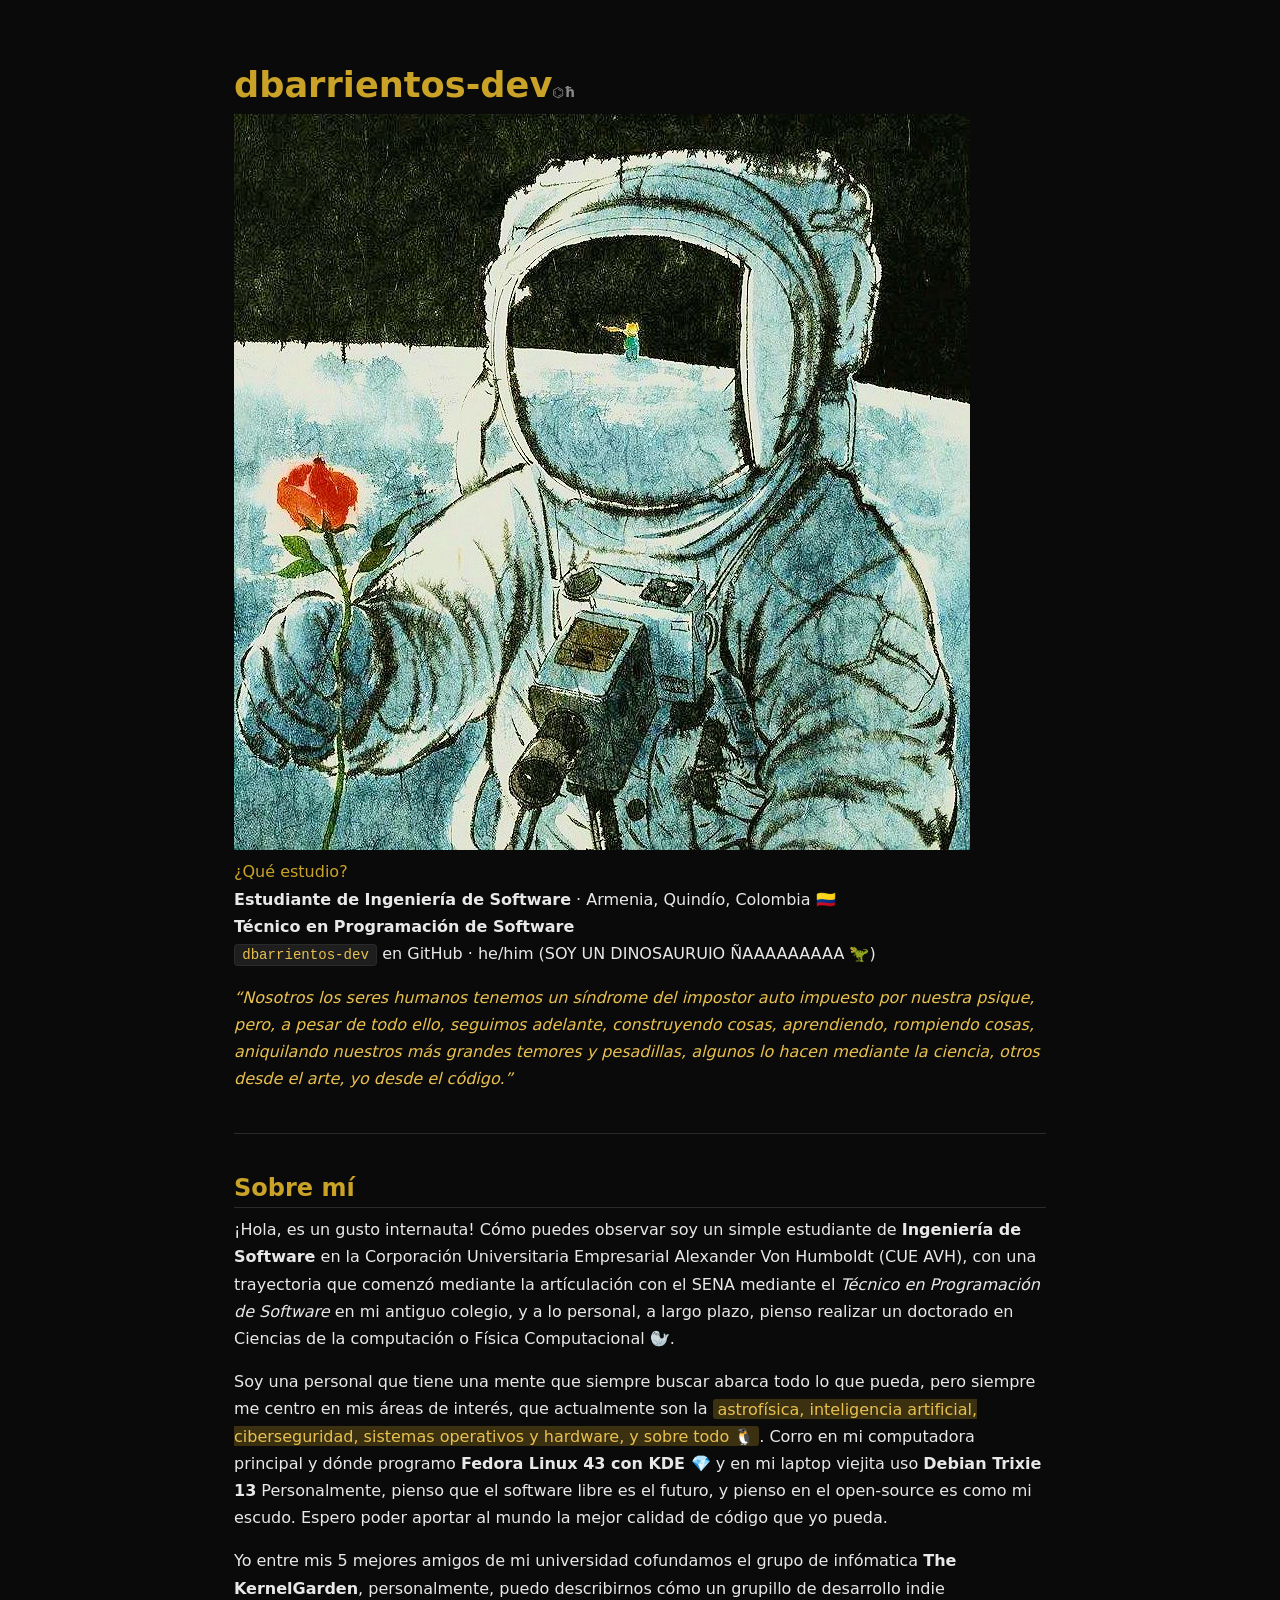
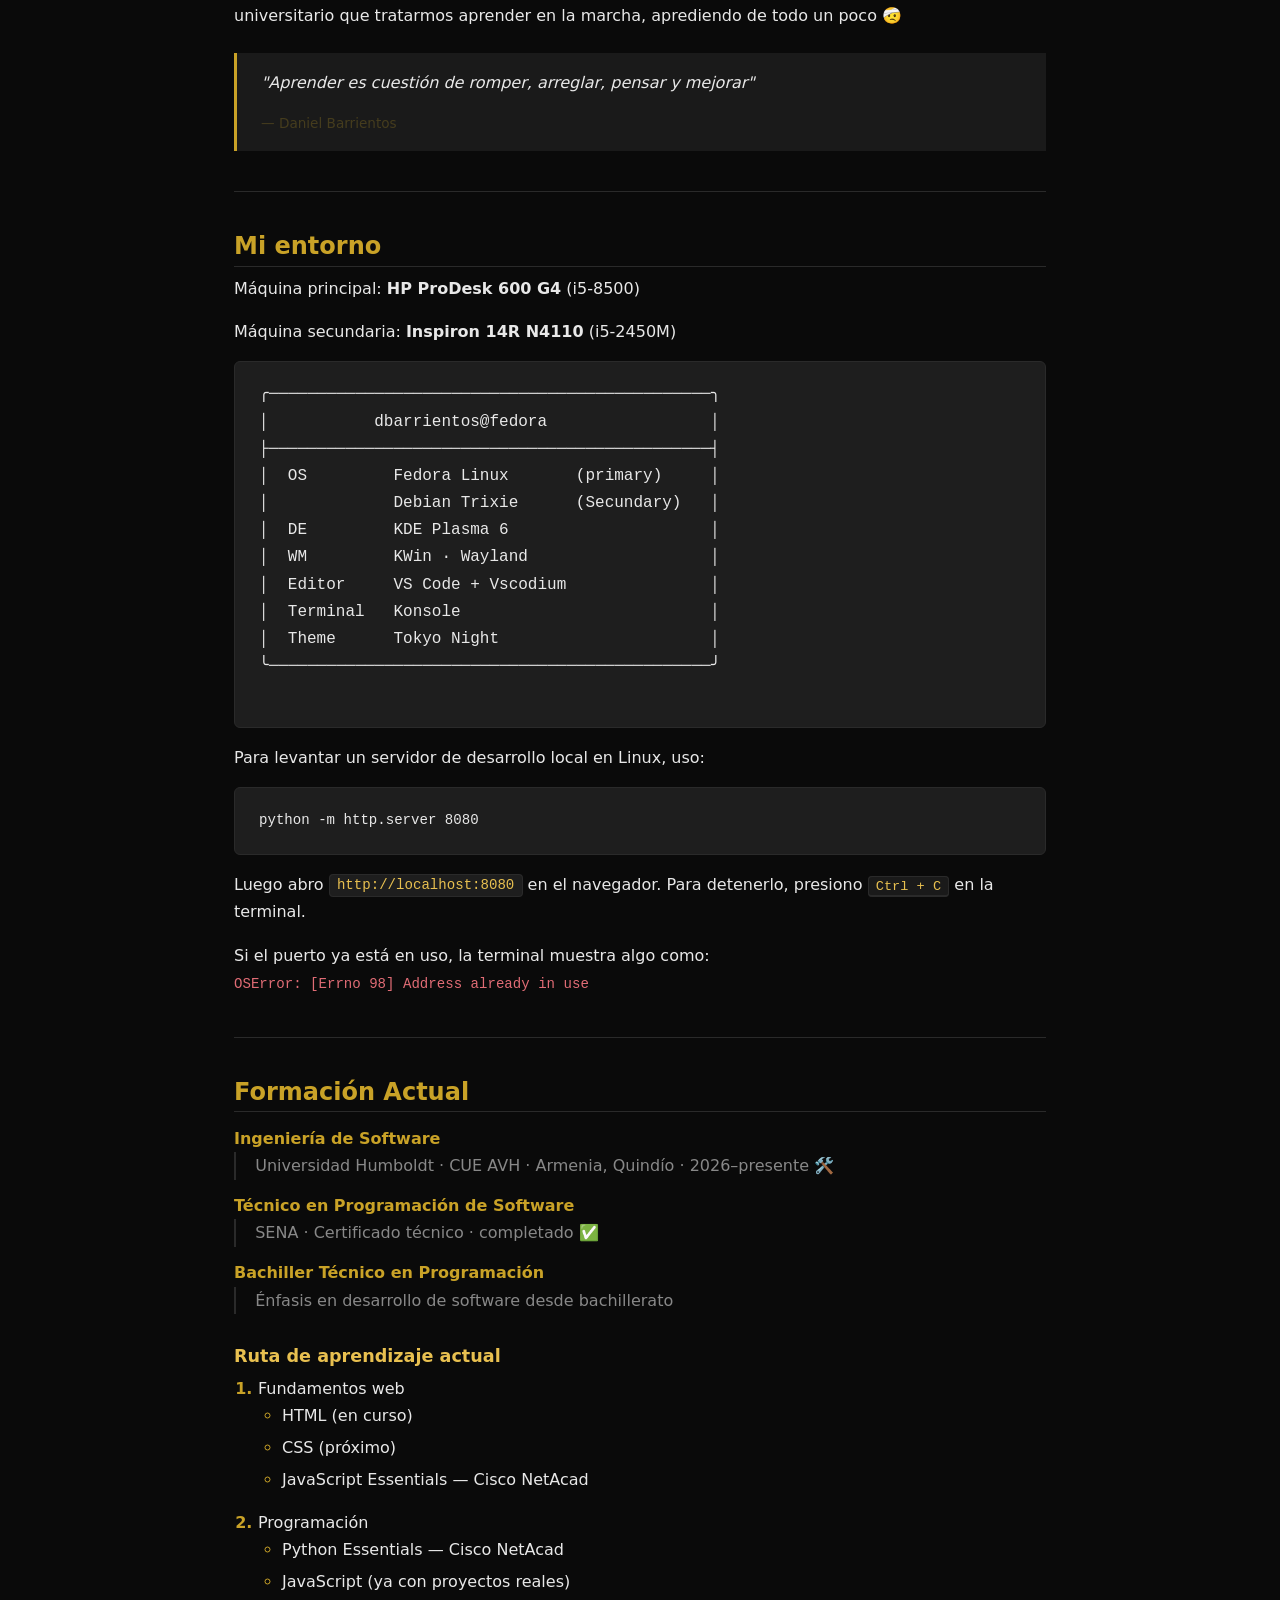
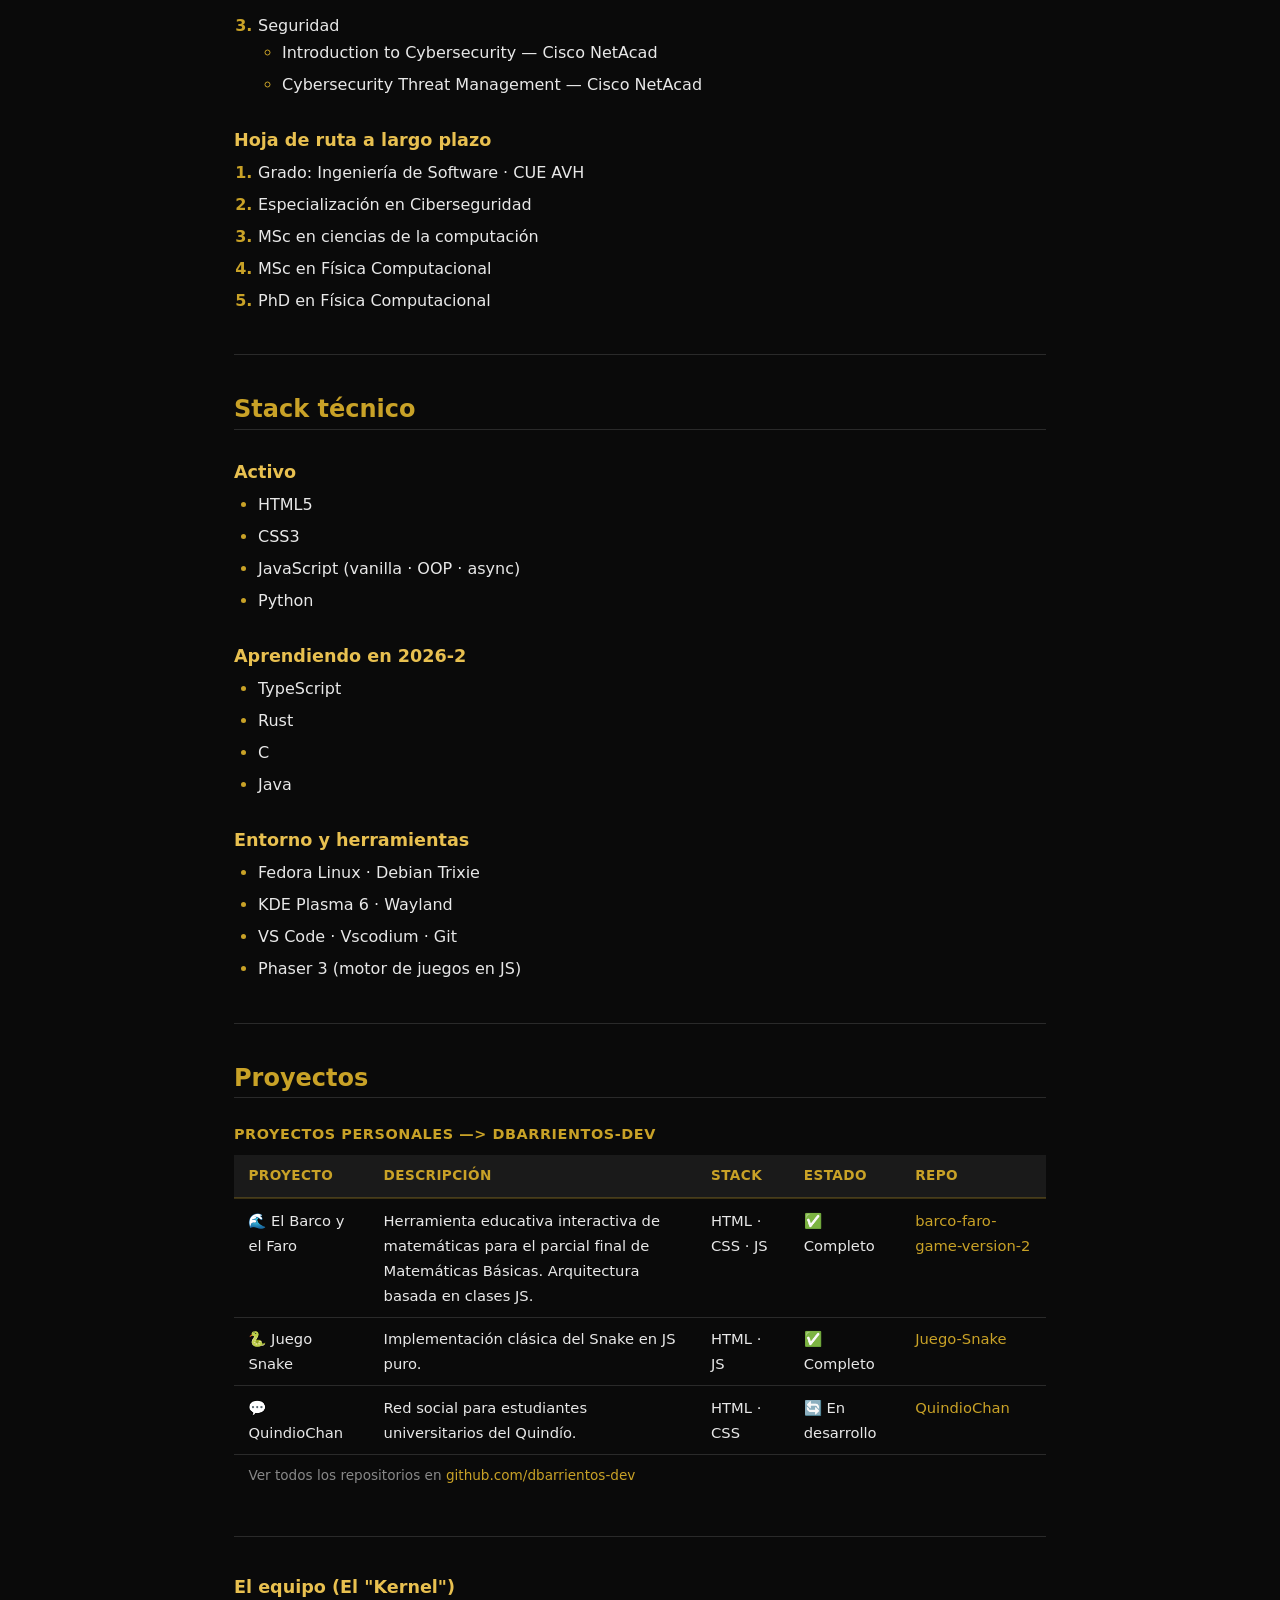
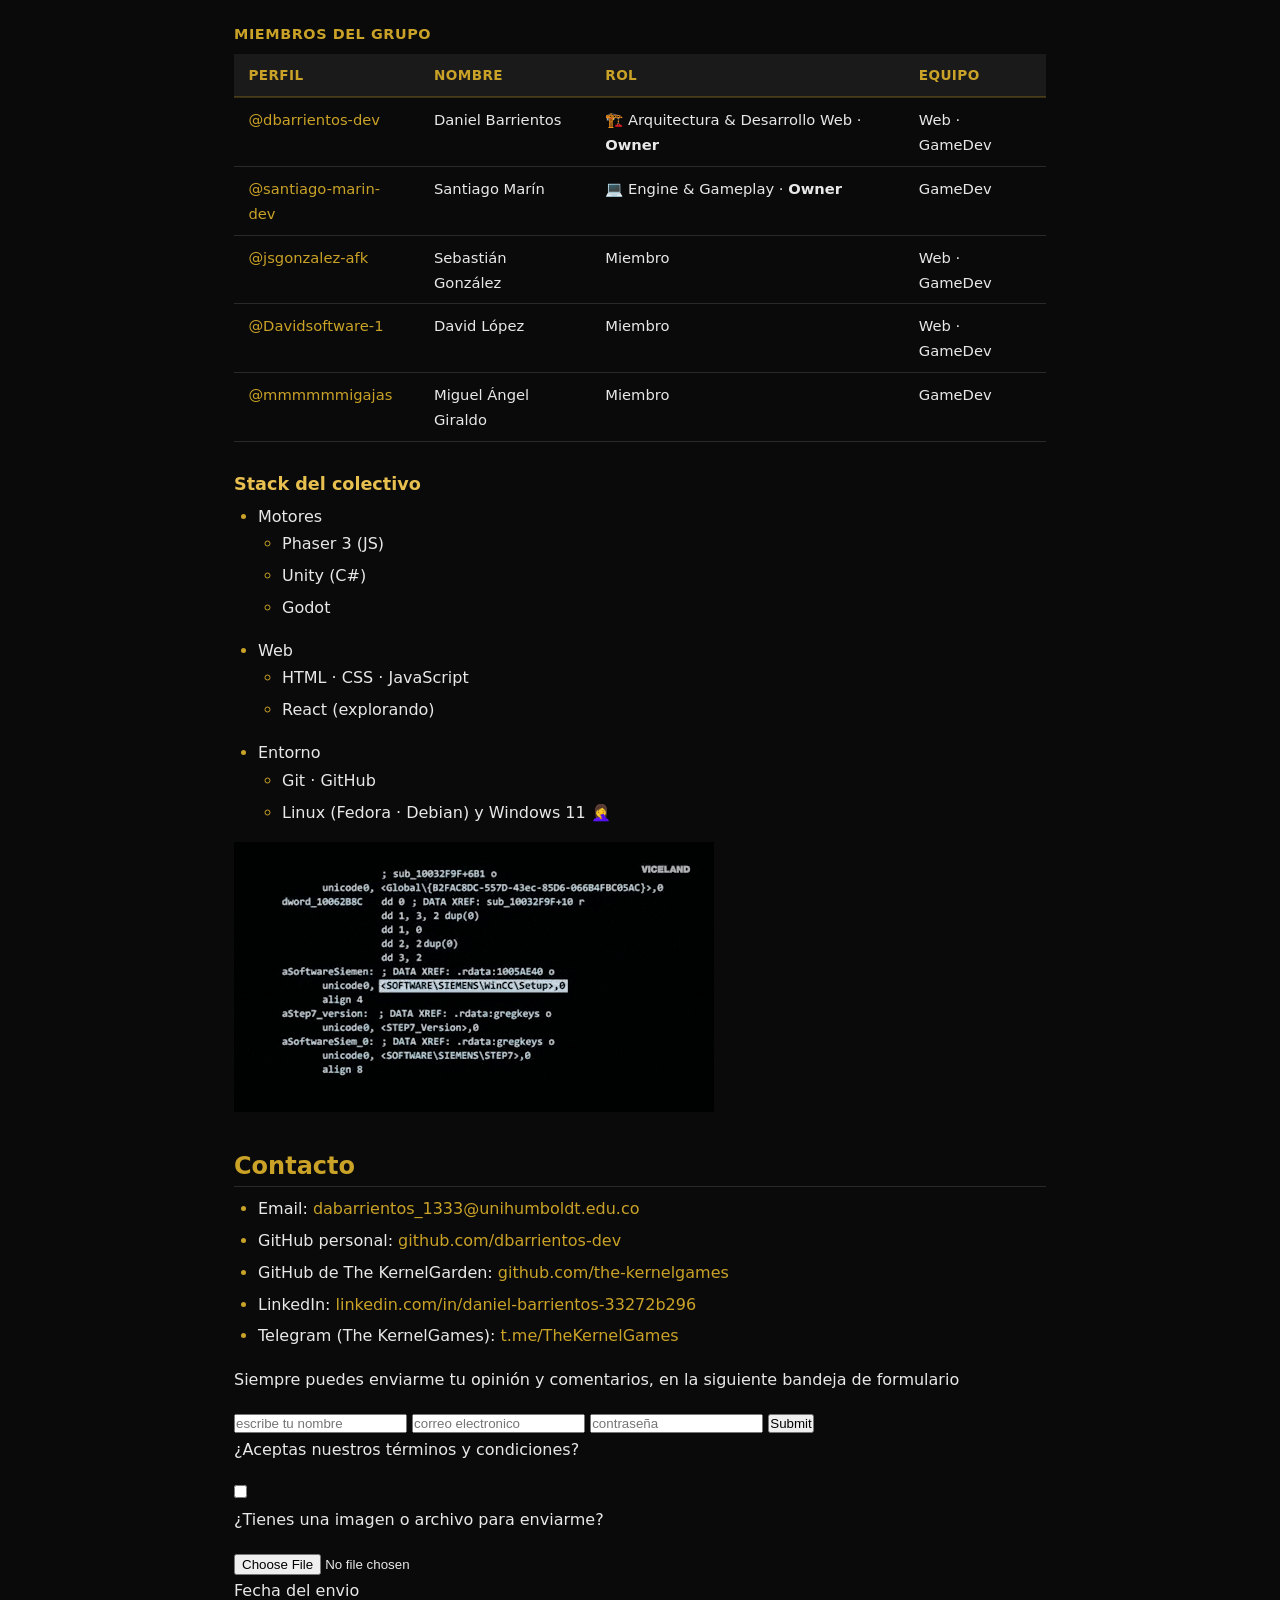
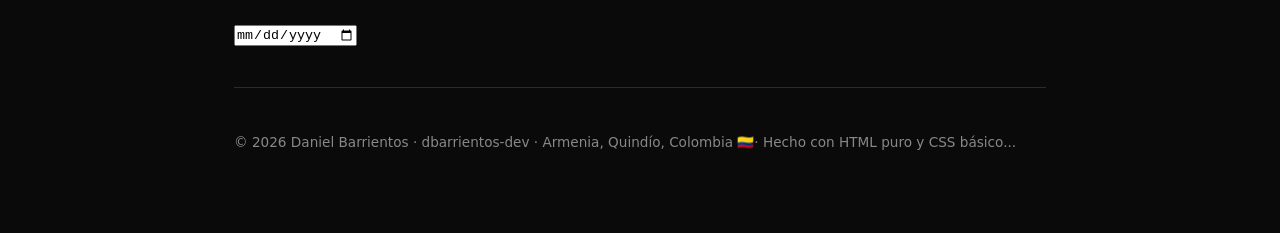
==== commit 2f4d82c2: "Superación de la primera hora de curso Basado en el video: Curso de HTML y CSS desde CERO (Completo)" ====
--- a/index.html
+++ b/index.html
@@ -12,14 +12,15 @@
        ENCABEZADO 
   ═══════════════════════════════════════════ -->
 
-  <h1>dbarrientos-dev<small>⌬ħ</small></h1>
+  <h1 title="Mi nombre de usuario en GitHub">dbarrientos-dev<small>⌬ħ</small></h1>
   <p>
     
-    <img src="./img/1.jpg">
+    <img src="./img/1.jpg" alt="Imagen de un astronauta con una bella rosa, en la luna.">
 
     <!--Asi vincularmos sitios web-->
+    <!--EL atributo target es para que wikipedia se abra en otra pestaña-->
     <br>
-    <a href="https://es.wikipedia.org/wiki/Ingenier%C3%ADa_de_software" alt="¿Que estudias?">Qué estudio personalmente</a>
+    <a href="https://es.wikipedia.org/wiki/Ingenier%C3%ADa_de_software" alt="¿Que estudias?" target="_blank" title="Sitio de la wikipedia: sobre ingeniería de software">¿Qué estudio?</a>
     </br>
 
     <strong>Estudiante de Ingeniería de Software</strong> · Armenia, Quindío, Colombia 🇨🇴<br>
@@ -40,7 +41,7 @@
        Infomación personal
   ═══════════════════════════════════════════ -->
 
-  <h2>Sobre mí</h2>
+  <h2 alt="Infomación personal sobre mi persona">Sobre mí</h2>
 
   <p>
     ¡Hola, es un gusto internauta! Cómo puedes observar soy un simple estudiante de <strong>Ingeniería de Software</strong> en la Corporación Universitaria Empresarial Alexander Von Humboldt (CUE AVH),
@@ -74,7 +75,7 @@
        SETUP / ENTORNO
   ═══════════════════════════════════════════ -->
 
-  <h2>Mi entorno</h2>
+  <h2 alt="Equipo, herramientas y sistema operativo">Mi entorno</h2>
 
   <p>Máquina principal: <strong>HP ProDesk 600 G4</strong> (i5-8500)</p>
   <p>Máquina secundaria: <strong>Inspiron 14R N4110</strong> (i5-2450M)</p>
@@ -116,7 +117,7 @@
        CAMINO AL ÉXITO
   ═══════════════════════════════════════════ -->
 
-  <h2>Formación Actual</h2>
+  <h2 alt="Estudios y mis sueños">Formación Actual</h2>
 
   <dl>
     <dt>Ingeniería de Software</dt>
@@ -169,7 +170,7 @@
        STACK TÉCNICO
   ═══════════════════════════════════════════ -->
 
-  <h2>Stack técnico</h2>
+  <h2 alt="Que lenguajes de programación estoy aprendiendo">Stack técnico</h2>
 
   <h3>Activo</h3>
   <ul>
@@ -201,7 +202,7 @@
        PROYECTOS PERSONALES
   ═══════════════════════════════════════════ -->
 
-  <h2>Proyectos</h2>
+  <h2 alt="Proyectos personales">Proyectos</h2>
 
   <table>
     <caption>Proyectos personales —> dbarrientos-dev</caption>
@@ -273,7 +274,7 @@
   </table>
   <hr>
 
-  <h3>El equipo (El "Kernel")</h3>
+  <h3 alt="Mi grupo de programación">El equipo (El "Kernel")</h3>
 
   <table>
     <caption>Miembros del Grupo</caption>
@@ -290,7 +291,7 @@
     <tbody>
       <tr>
         <td>
-          <a href="https://github.com/dbarrientos-dev" target="_blank">
+          <a href="https://github.com/dbarrientos-dev" target="_blank" alt="Github">
             @dbarrientos-dev
           </a>
         </td>
@@ -301,7 +302,7 @@
 
       <tr>
         <td>
-          <a href="https://github.com/santiago-marin-dev" target="_blank">
+          <a href="https://github.com/santiago-marin-dev" target="_blank" alt="Github">
             @santiago-marin-dev
           </a>
         </td>
@@ -312,7 +313,7 @@
 
       <tr>
         <td>
-          <a href="https://github.com/jsgonzalez-afk" target="_blank">
+          <a href="https://github.com/jsgonzalez-afk" target="_blank" alt="Github">
             @jsgonzalez-afk
           </a>
         </td>
@@ -323,7 +324,7 @@
 
       <tr>
         <td>
-          <a href="https://github.com/Davidsoftware-1" target="_blank">
+          <a href="https://github.com/Davidsoftware-1" target="_blank" alt="Github">
             @Davidsoftware-1
           </a>
         </td>
@@ -334,7 +335,7 @@
 
       <tr>
         <td>
-          <a href="https://github.com/mmmmmmigajas" target="_blank">
+          <a href="https://github.com/mmmmmmigajas" target="_blank" alt="Github">
             @mmmmmmigajas
           </a>
         </td>
@@ -369,11 +370,13 @@
     </li>
   </ul>
 
+  <img src="./img/giphy .gif" alt="Pangolin">
+
   <!-- ═══════════════════════════════════════════
        CONTACTO PERSONAL
   ═══════════════════════════════════════════ -->
 
-  <h2>Contacto</h2>
+  <h2 alt="Infomación personal para contactarme">Contacto</h2>
 
   <ul>
     <li>
@@ -408,6 +411,23 @@
     </li>
   </ul>
 
+  <!--minlength es para que exista un minimo de caracteres que el usuario debe de colocar-->
+  <p>Siempre puedes enviarme tu opinión y comentarios, en la siguiente bandeja de formulario</p>
+  <form>
+    <input type="text" name="username" placeholder="escribe tu nombre" required minlength="3">
+    <input type="email" required name="email" placeholder="correo electronico">
+    <input type="password" required name="password" placeholder="contraseña"> 
+    <input type="submit" name="enviar">
+    <p>¿Aceptas nuestros términos y condiciones?</p>
+    <input type="checkbox" name="aceptó condiciones">
+
+    <p>¿Tienes una imagen o archivo para enviarme?</p>
+    <input type="file" name="file">
+    <p>Fecha del envio</p>
+    <input type="date" required name="date">
+ 
+  </form>
+
   <hr>
 
   <!-- ═══════════════════════════════════════════
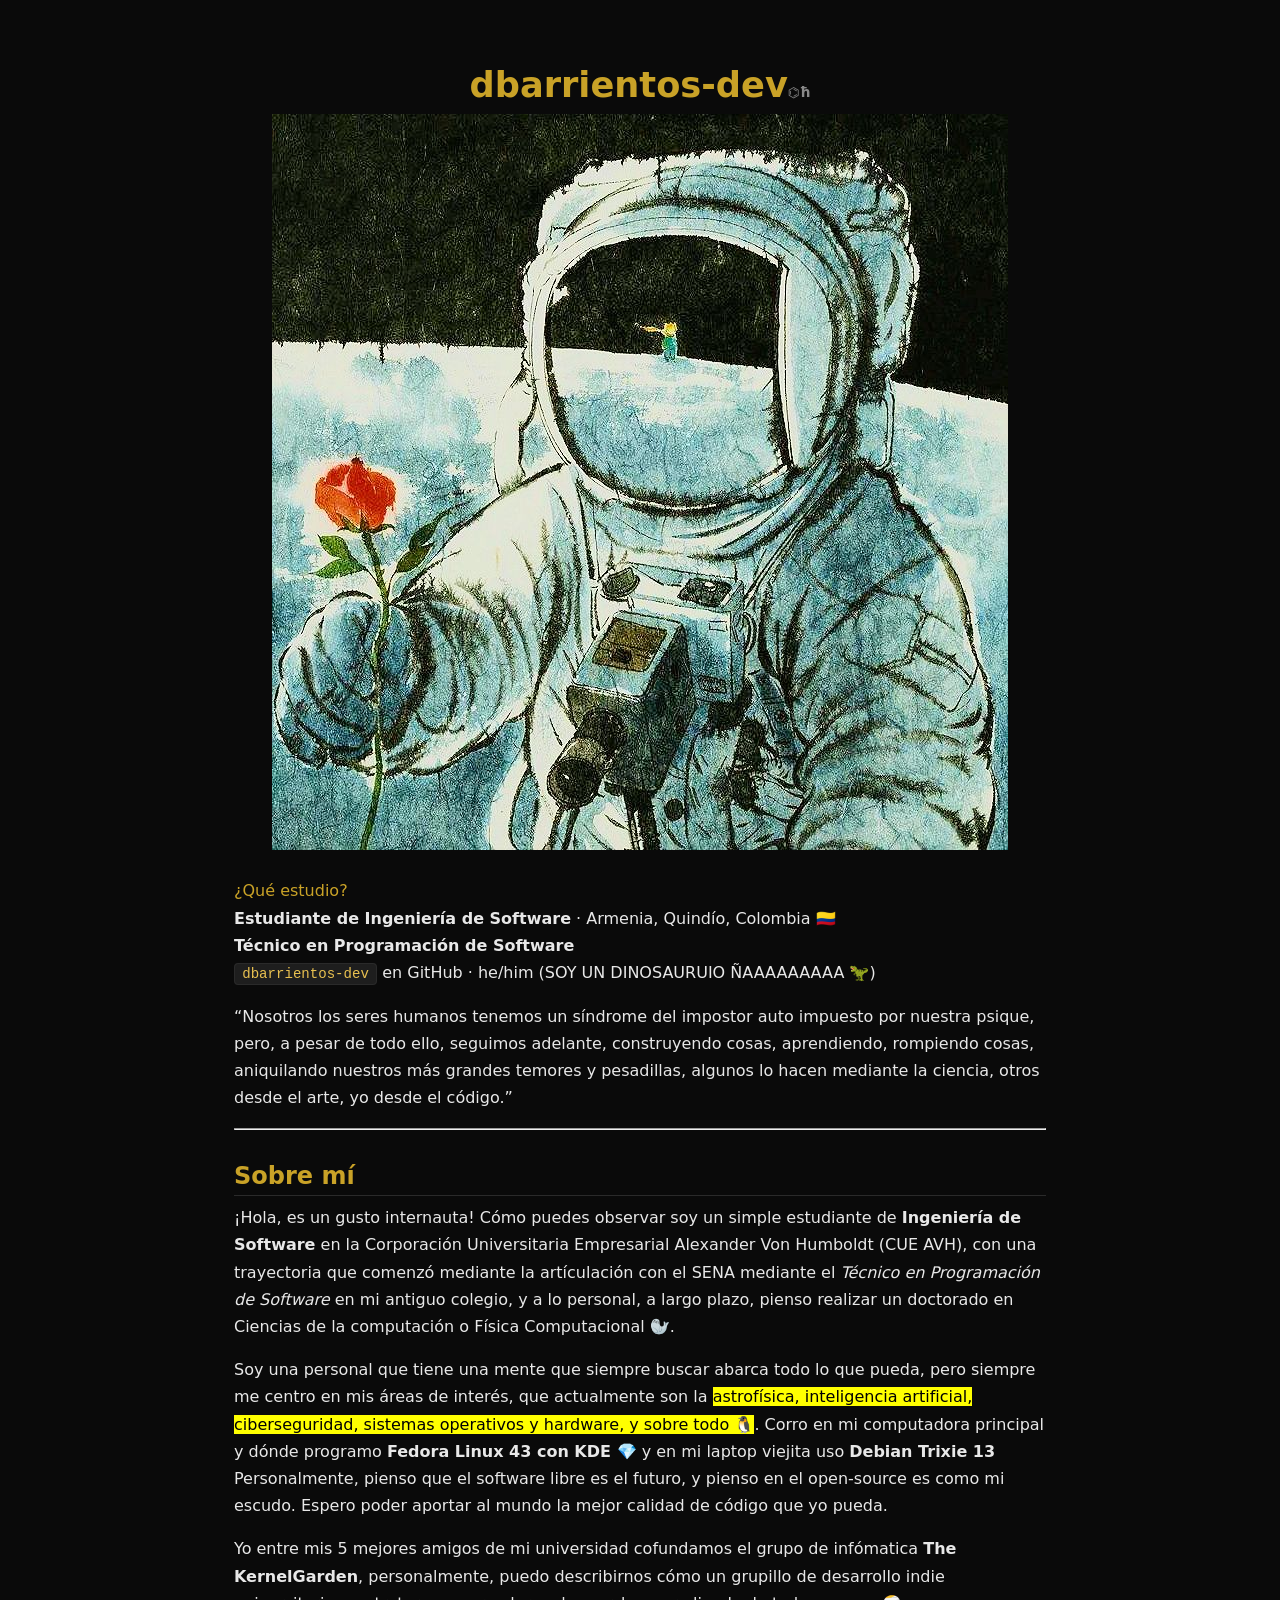
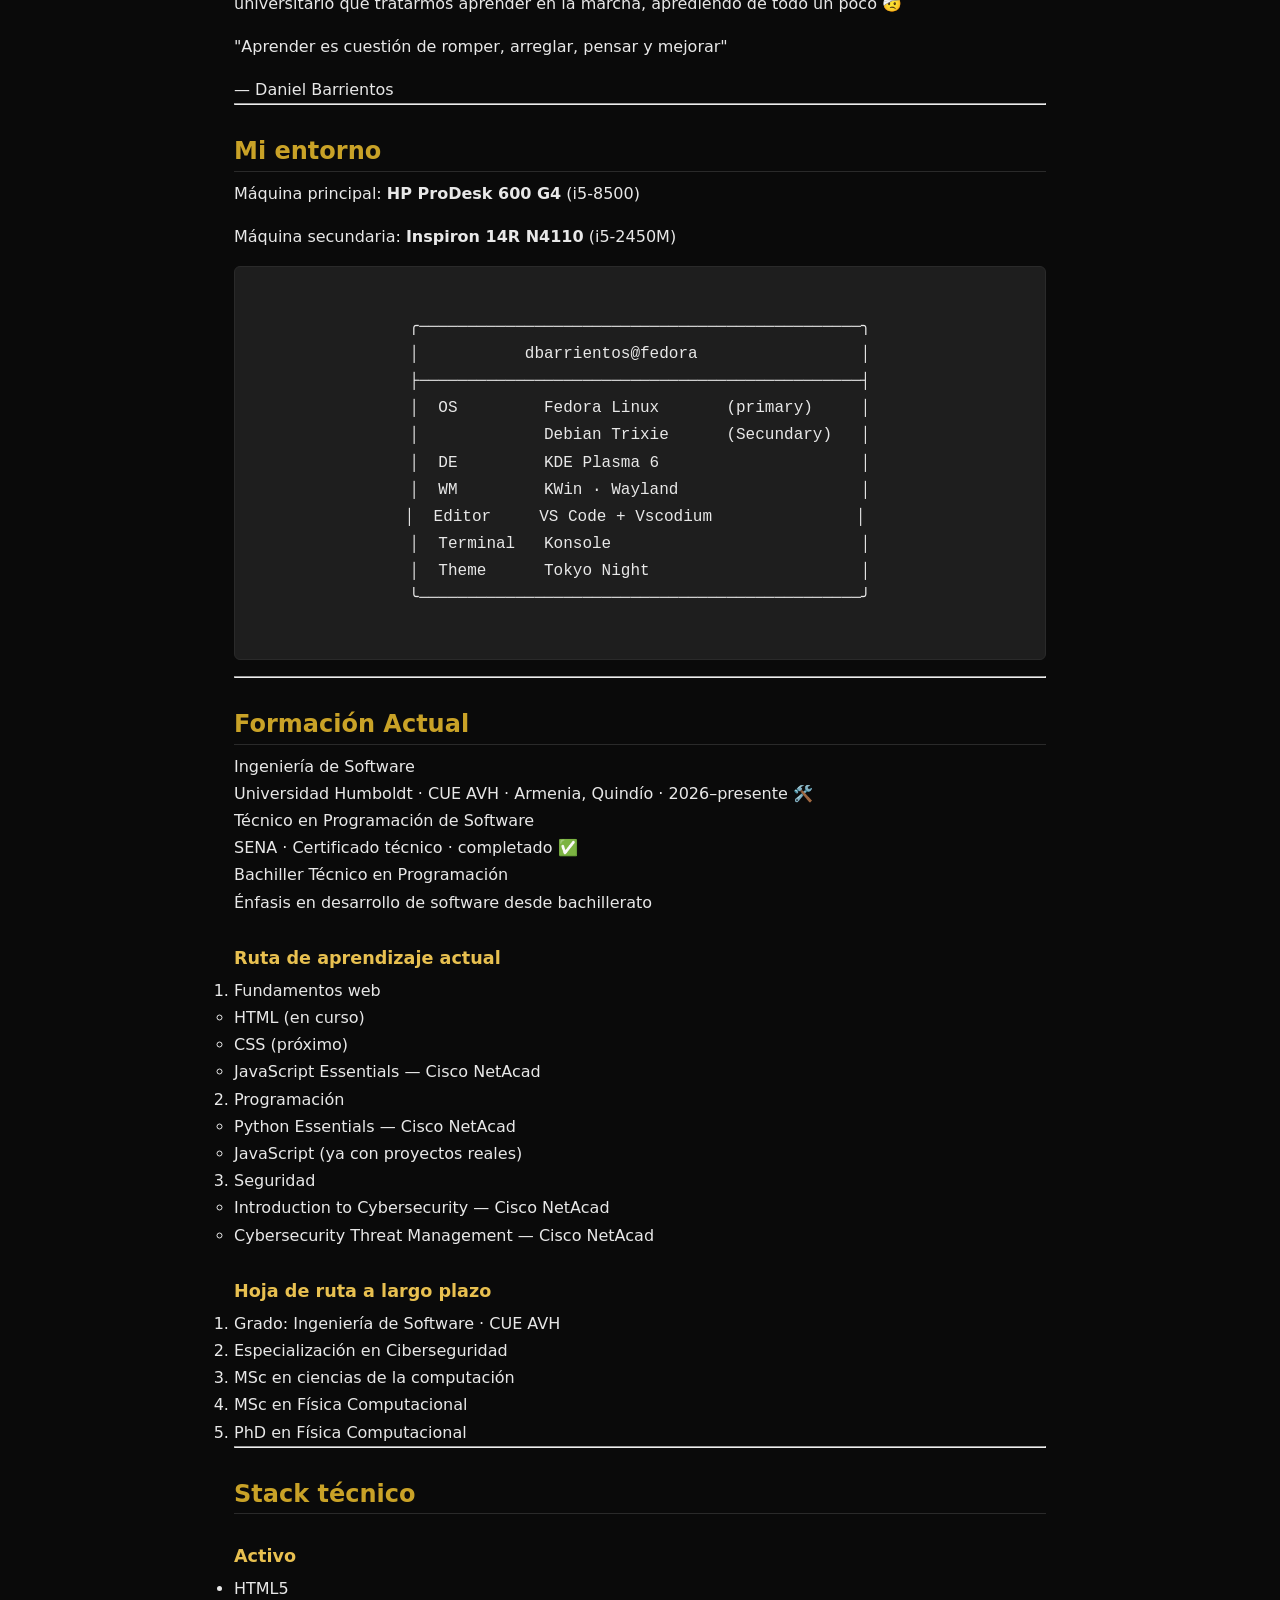
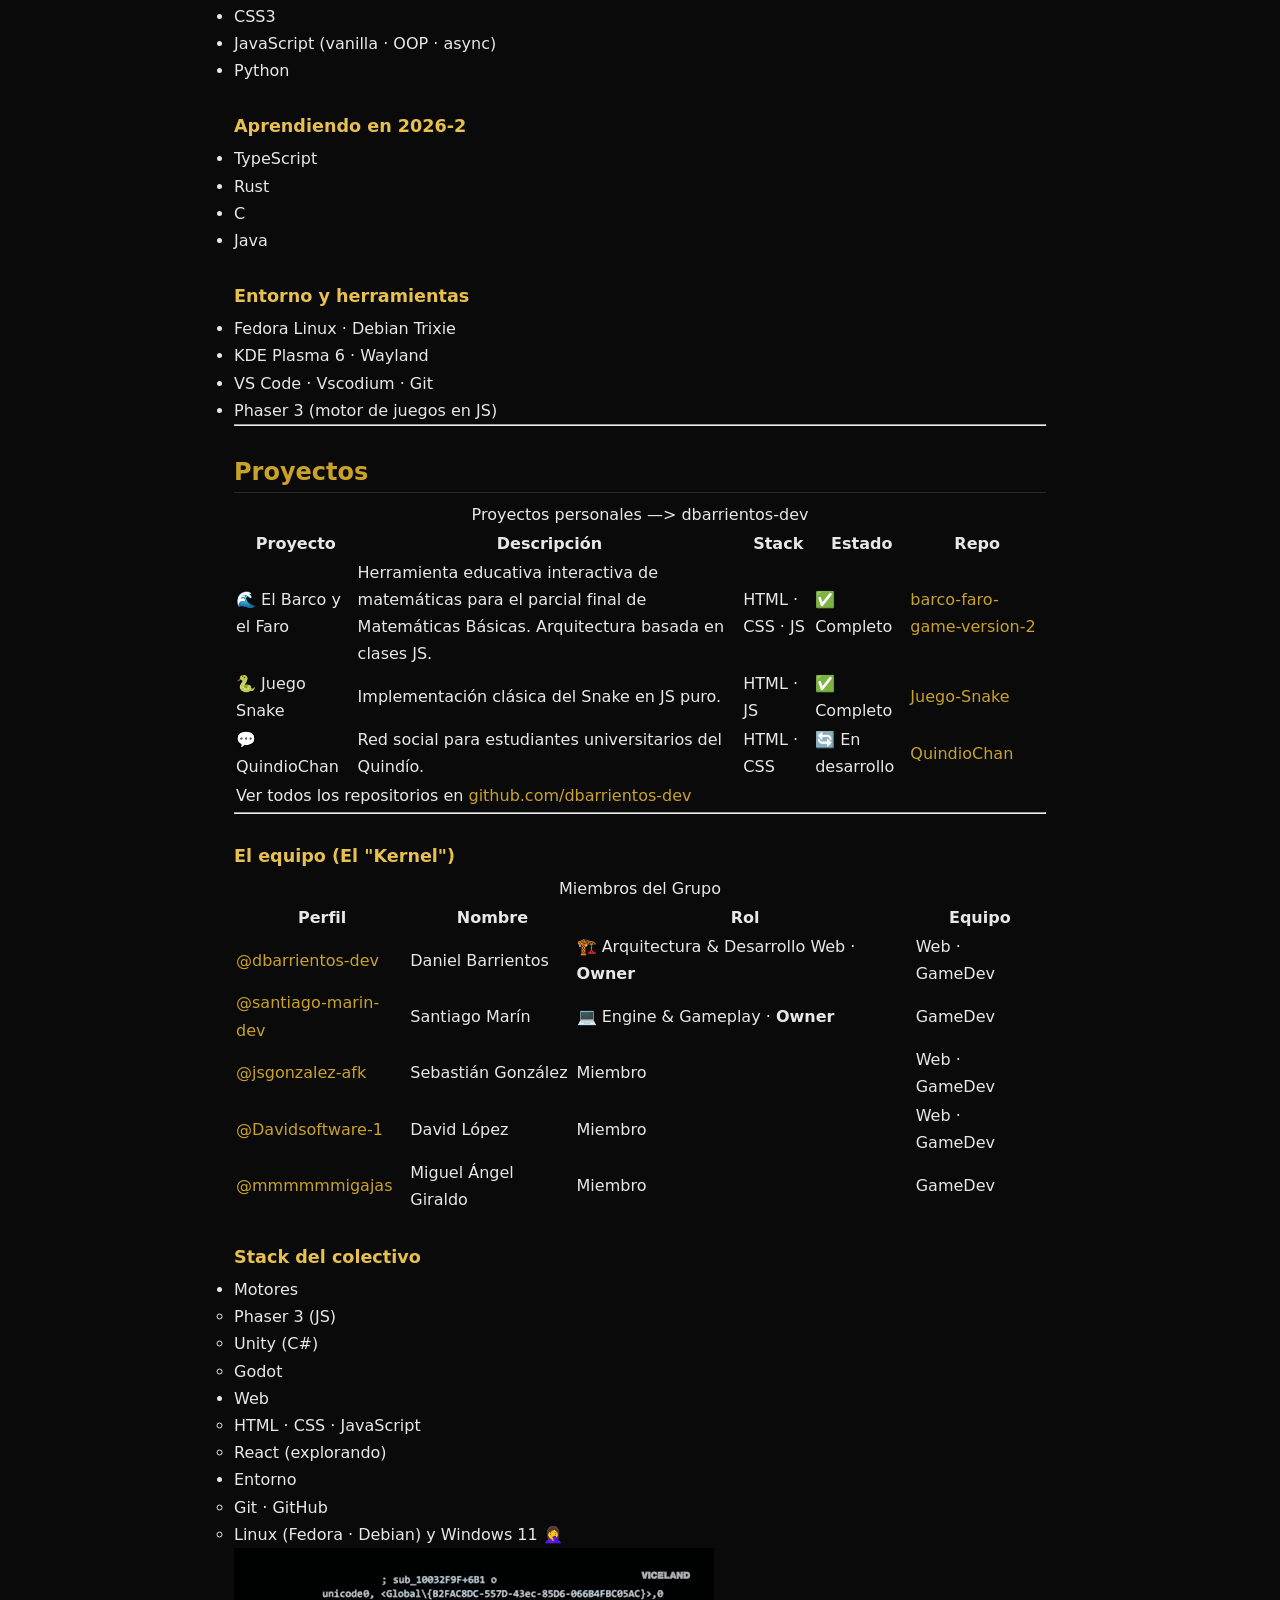
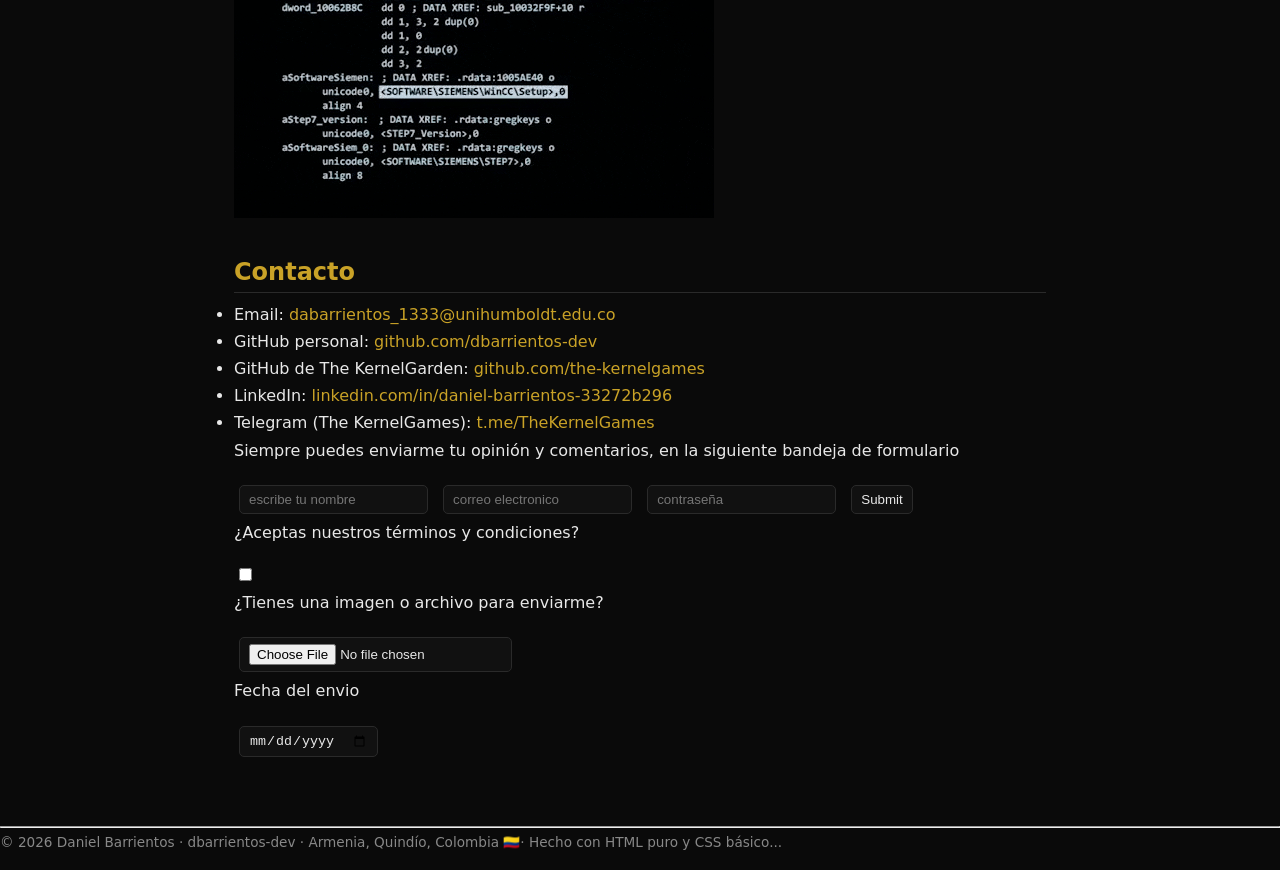
==== commit 02c0be43: "1.5 1.5" ====
--- a/index.html
+++ b/index.html
@@ -5,6 +5,8 @@
   <meta name="viewport" content="width=device-width, initial-scale=1.0">
   <title>dbarrientos-dev</title>
   <link rel="stylesheet" href="./css/style.css">
+   <link rel="icon" href="./img/2.jpg" type="image/png">
+  
 </head>
 <body>
 
@@ -12,10 +14,13 @@
        ENCABEZADO 
   ═══════════════════════════════════════════ -->
 
-  <h1 title="Mi nombre de usuario en GitHub">dbarrientos-dev<small>⌬ħ</small></h1>
+
+  <div class="contenedor"> 
+
+  <h1 title="Mi nombre de usuario en GitHub" class="Miusername">dbarrientos-dev<small>⌬ħ</small></h1>
   <p>
     
-    <img src="./img/1.jpg" alt="Imagen de un astronauta con una bella rosa, en la luna.">
+    <img src="./img/1.jpg" alt="Imagen de un astronauta con una bella rosa, en la luna." class="centrada">
 
     <!--Asi vincularmos sitios web-->
     <!--EL atributo target es para que wikipedia se abra en otra pestaña-->
@@ -82,6 +87,7 @@
 
 
   <pre>
+
 ╭──────────────────────────────────────────────╮
 │           dbarrientos@fedora                 │
 ├──────────────────────────────────────────────┤
@@ -95,22 +101,6 @@
 ╰──────────────────────────────────────────────╯
   </pre>
 
-  <p>
-    Para levantar un servidor de desarrollo local en Linux, uso:
-  </p>
-
-  <pre><code>python -m http.server 8080</code></pre>
-
-  <p>
-    Luego abro <code>http://localhost:8080</code> en el navegador.
-    Para detenerlo, presiono <kbd>Ctrl + C</kbd> en la terminal.
-  </p>
-
-  <p>
-    Si el puerto ya está en uso, la terminal muestra algo como:<br>
-    <samp>OSError: [Errno 98] Address already in use</samp>
-  </p>
-
   <hr>
 
   <!-- ═══════════════════════════════════════════
@@ -427,6 +417,7 @@
     <input type="date" required name="date">
  
   </form>
+  </div>
 
   <hr>
 
@@ -442,6 +433,7 @@
     </small>
   </p>
 
+
 </body>
 </html>
 
--- a/css/style.css
+++ b/css/style.css
@@ -3,20 +3,21 @@
 ═══════════════════════════════════════ */
 
 :root {
-  --negro:       #0a0a0a;
-  --superficie:  #111111;
-  --tarjeta:     #1a1a1a;
-  --borde:       #2a2a2a;
-  --oro:         #c9a227;
-  --oro-claro:   #e8c050;
-  --oro-opaco:   #c9a22740;
-  --texto:       #e8e8e8;
-  --texto-suave: #888888;
-  --code-bg:     #1e1e1e;
+  --negro: #0a0a0a;
+  --superficie: #111;
+  --tarjeta: #1a1a1a;
+  --borde: #2a2a2a;
+  --oro: #c9a227;
+  --oro-claro: #e8c050;
+  --oro-opaco: #c9a22740;
+  --texto: #e8e8e8;
+  --texto-suave: #888;
+  --code-bg: #1e1e1e;
 }
 
+
 /* ═══════════════════════════════════════
-   BASE
+   RESET + BASE
 ═══════════════════════════════════════ */
 
 * {
@@ -31,10 +32,19 @@
   font-family: 'Segoe UI', system-ui, sans-serif;
   font-size: 16px;
   line-height: 1.7;
+}
+
+
+/* ═══════════════════════════════════════
+   LAYOUT
+═══════════════════════════════════════ */
+
+.contenedor {
   max-width: 860px;
   margin: 0 auto;
   padding: 2rem 1.5rem 4rem;
 }
+
 
 /* ═══════════════════════════════════════
    TIPOGRAFÍA
@@ -49,18 +59,27 @@
 }
 
 h1 { font-size: 2.2rem; }
-h2 { font-size: 1.5rem; border-bottom: 1px solid var(--borde); padding-bottom: 0.3rem; }
-h3 { font-size: 1.1rem; color: var(--oro-claro); }
+
+h2 {
+  font-size: 1.5rem;
+  border-bottom: 1px solid var(--borde);
+  padding-bottom: 0.3rem;
+}
+
+h3 {
+  font-size: 1.1rem;
+  color: var(--oro-claro);
+}
 
 p {
   margin-bottom: 1rem;
-  color: var(--texto);
 }
 
 small {
   color: var(--texto-suave);
   font-size: 0.85rem;
 }
+
 
 /* ═══════════════════════════════════════
    ENLACES
@@ -76,54 +95,49 @@
   text-decoration: underline;
 }
 
+
 /* ═══════════════════════════════════════
-   SEPARADORES
+   COMPONENTES
 ═══════════════════════════════════════ */
 
-hr {
-  border: none;
-  border-top: 1px solid var(--borde);
-  margin: 2.5rem 0;
+/* Tarjeta en vez de div global */
+.card {
+  background: var(--tarjeta);
+  border: 1px solid var(--borde);
+  border-radius: 10px;
+  padding: 1rem;
+  margin: 1rem 0;
 }
 
-/* ═══════════════════════════════════════
-   CITAS
-═══════════════════════════════════════ */
-
-blockquote {
-  border-left: 3px solid var(--oro);
-  background-color: var(--tarjeta);
-  margin: 1.5rem 0;
-  padding: 1rem 1.5rem;
-  color: var(--texto-suave);
-  font-style: italic;
+/* Inputs coherentes con el tema */
+input {
+  margin: 5px;
+  padding: 6px 9px;
+  border: 1px solid var(--borde);
+  background: var(--superficie);
+  color: var(--texto);
+  border-radius: 5px;
 }
 
-blockquote footer {
-  margin-top: 0.5rem;
-  font-size: 0.85rem;
-  color: var(--oro-opaco);
-  font-style: normal;
+/* Caja de prueba */
+.box {
+  width: 100px;
+  height: 100px;
+  background: var(--oro);
+  margin: 10px;
+  padding: 25px;
+  border: 2px solid var(--borde);
 }
 
-q {
-  color: var(--oro-claro);
-  font-style: italic;
-}
-
-cite {
-  color: var(--oro-claro);
-  font-style: italic;
-}
 
 /* ═══════════════════════════════════════
-   CÓDIGO Y TERMINAL
+   CÓDIGO
 ═══════════════════════════════════════ */
 
 code {
   background-color: var(--code-bg);
   color: var(--oro-claro);
-  font-family: 'Cascadia Code', 'Fira Code', 'Consolas', monospace;
+  font-family: 'Cascadia Code', monospace;
   font-size: 0.88rem;
   padding: 0.15rem 0.45rem;
   border-radius: 4px;
@@ -144,130 +158,35 @@
   border: none;
   padding: 0;
   color: var(--texto);
-  font-size: 0.88rem;
 }
 
-kbd {
-  background-color: var(--tarjeta);
-  border: 1px solid var(--borde);
-  border-bottom-width: 2px;
-  border-radius: 4px;
-  padding: 0.1rem 0.45rem;
-  font-family: monospace;
-  font-size: 0.85rem;
-  color: var(--oro-claro);
-}
 
-samp {
-  color: #e06c75;
-  font-family: monospace;
-  font-size: 0.88rem;
+/* ═══════════════════════════════════════
+   IMÁGENES
+═══════════════════════════════════════ */
+
+.centrada {
+  display: block;
+  margin: 0 auto;
+  max-width: 100%;
+  height: auto;
 }
 
 /* ═══════════════════════════════════════
-   LISTAS
+  NOMBRE DE USUARIO DE DANIEL BARRIENTOS EN GITHUB
 ═══════════════════════════════════════ */
 
-ul, ol {
-  padding-left: 1.5rem;
-  margin-bottom: 1rem;
+.Miusername {
+  text-align: center;
 }
 
-li {
-  margin-bottom: 0.3rem;
+
+/* ═══════════════════════════════════════
+   ZONA DE MI SETUP EN CODE
+═══════════════════════════════════════ */
+
+
+pre {
+  text-align: center;
 }
 
-ul li::marker {
-  color: var(--oro);
-}
-
-ol li::marker {
-  color: var(--oro);
-  font-weight: 700;
-}
-
-/* ═══════════════════════════════════════
-   DEFINITION LIST
-═══════════════════════════════════════ */
-
-dl {
-  margin-bottom: 1rem;
-}
-
-dt {
-  color: var(--oro);
-  font-weight: 700;
-  margin-top: 0.8rem;
-}
-
-dd {
-  color: var(--texto-suave);
-  padding-left: 1.2rem;
-  border-left: 2px solid var(--borde);
-  margin-left: 0;
-}
-
-/* ═══════════════════════════════════════
-   TABLAS
-═══════════════════════════════════════ */
-
-table {
-  width: 100%;
-  border-collapse: collapse;
-  margin: 1.5rem 0;
-  font-size: 0.92rem;
-}
-
-caption {
-  color: var(--oro);
-  font-weight: 700;
-  text-align: left;
-  padding-bottom: 0.5rem;
-  font-size: 0.9rem;
-  letter-spacing: 0.04em;
-  text-transform: uppercase;
-}
-
-th {
-  background-color: var(--tarjeta);
-  color: var(--oro);
-  text-align: left;
-  padding: 0.6rem 0.9rem;
-  border-bottom: 2px solid var(--oro-opaco);
-  font-size: 0.85rem;
-  letter-spacing: 0.03em;
-  text-transform: uppercase;
-}
-
-td {
-  padding: 0.55rem 0.9rem;
-  border-bottom: 1px solid var(--borde);
-  vertical-align: top;
-}
-
-tr:hover td {
-  background-color: var(--tarjeta);
-}
-
-tfoot td {
-  color: var(--texto-suave);
-  font-size: 0.85rem;
-  border-top: 1px solid var(--borde);
-  border-bottom: none;
-}
-
-/* ═══════════════════════════════════════
-   MARK Y ABBR
-═══════════════════════════════════════ */
-
-mark {
-  background-color: var(--oro-opaco);
-  color: var(--oro-claro);
-  padding: 0.05rem 0.3rem;
-  border-radius: 3px;
-}
-
-abbr[title] {
-  text-decoration: underline dotted var(--oro-opaco);
-  cursor: help;
-}
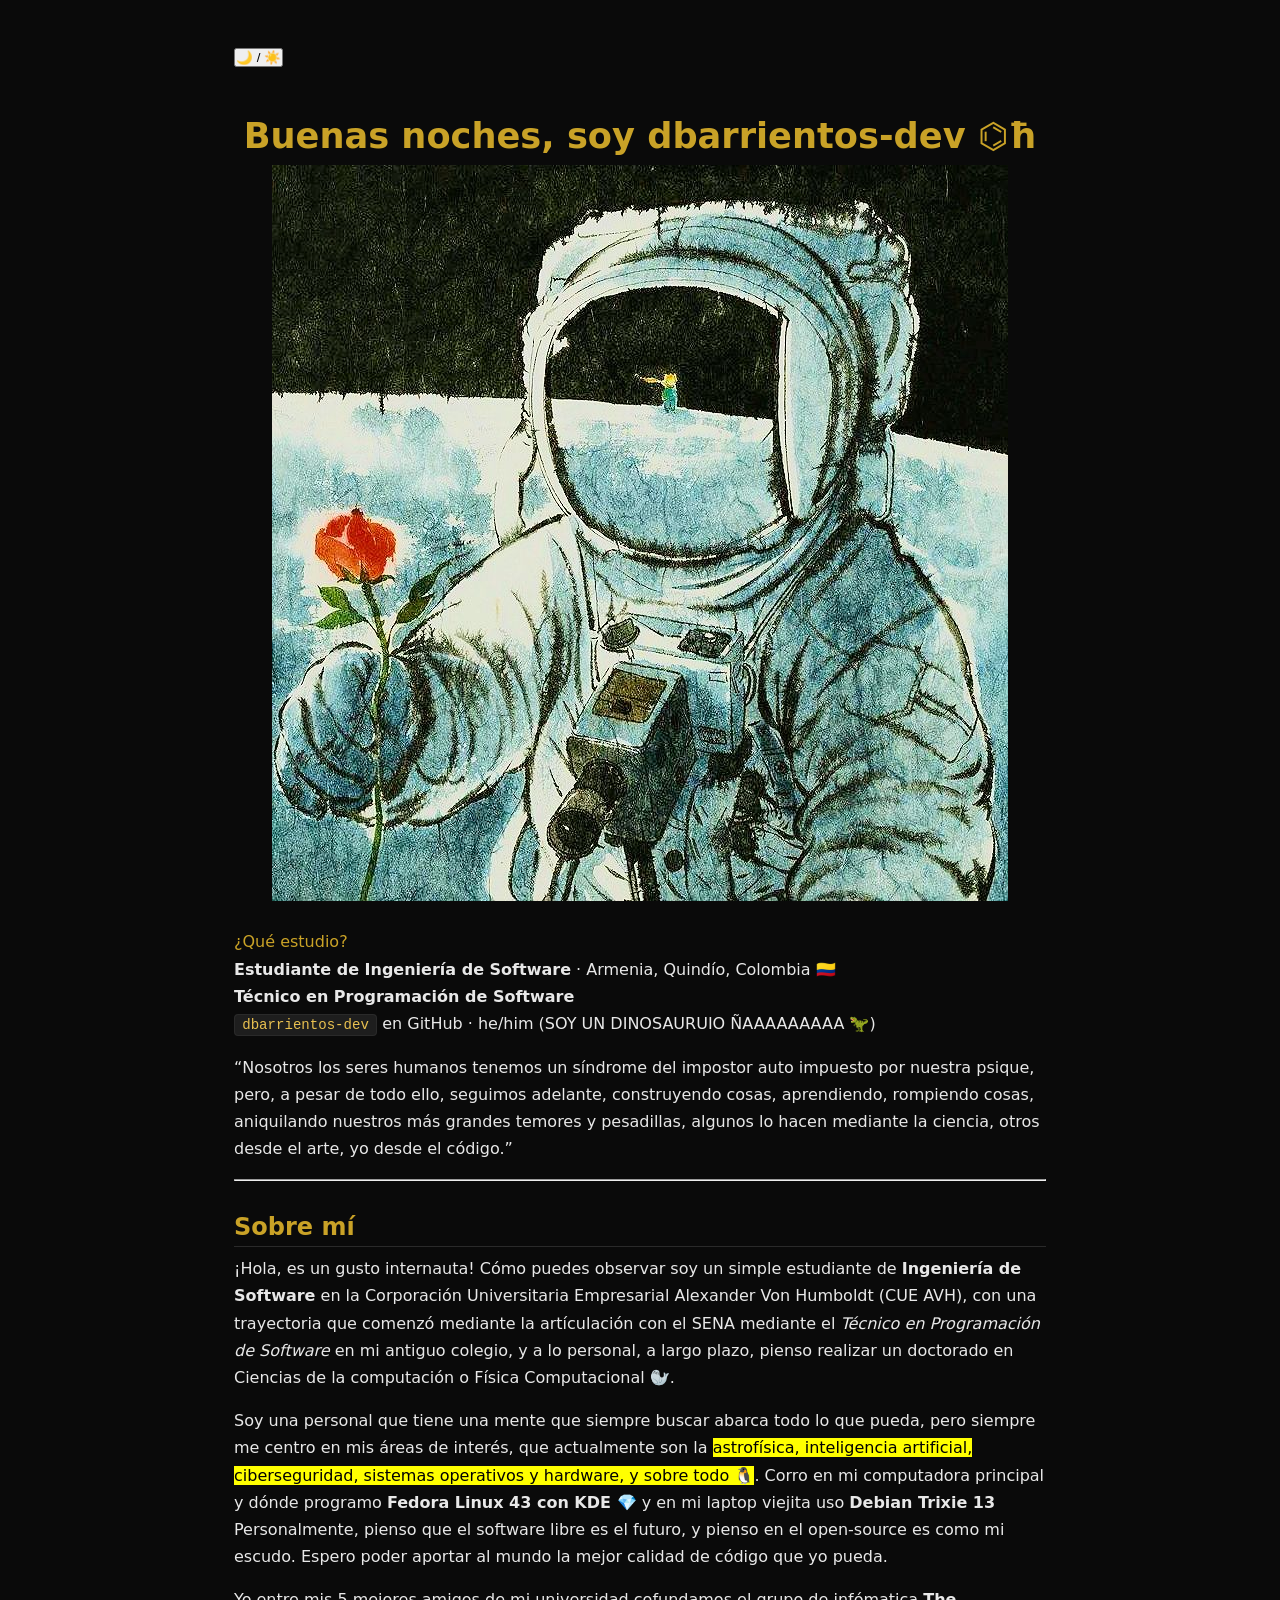
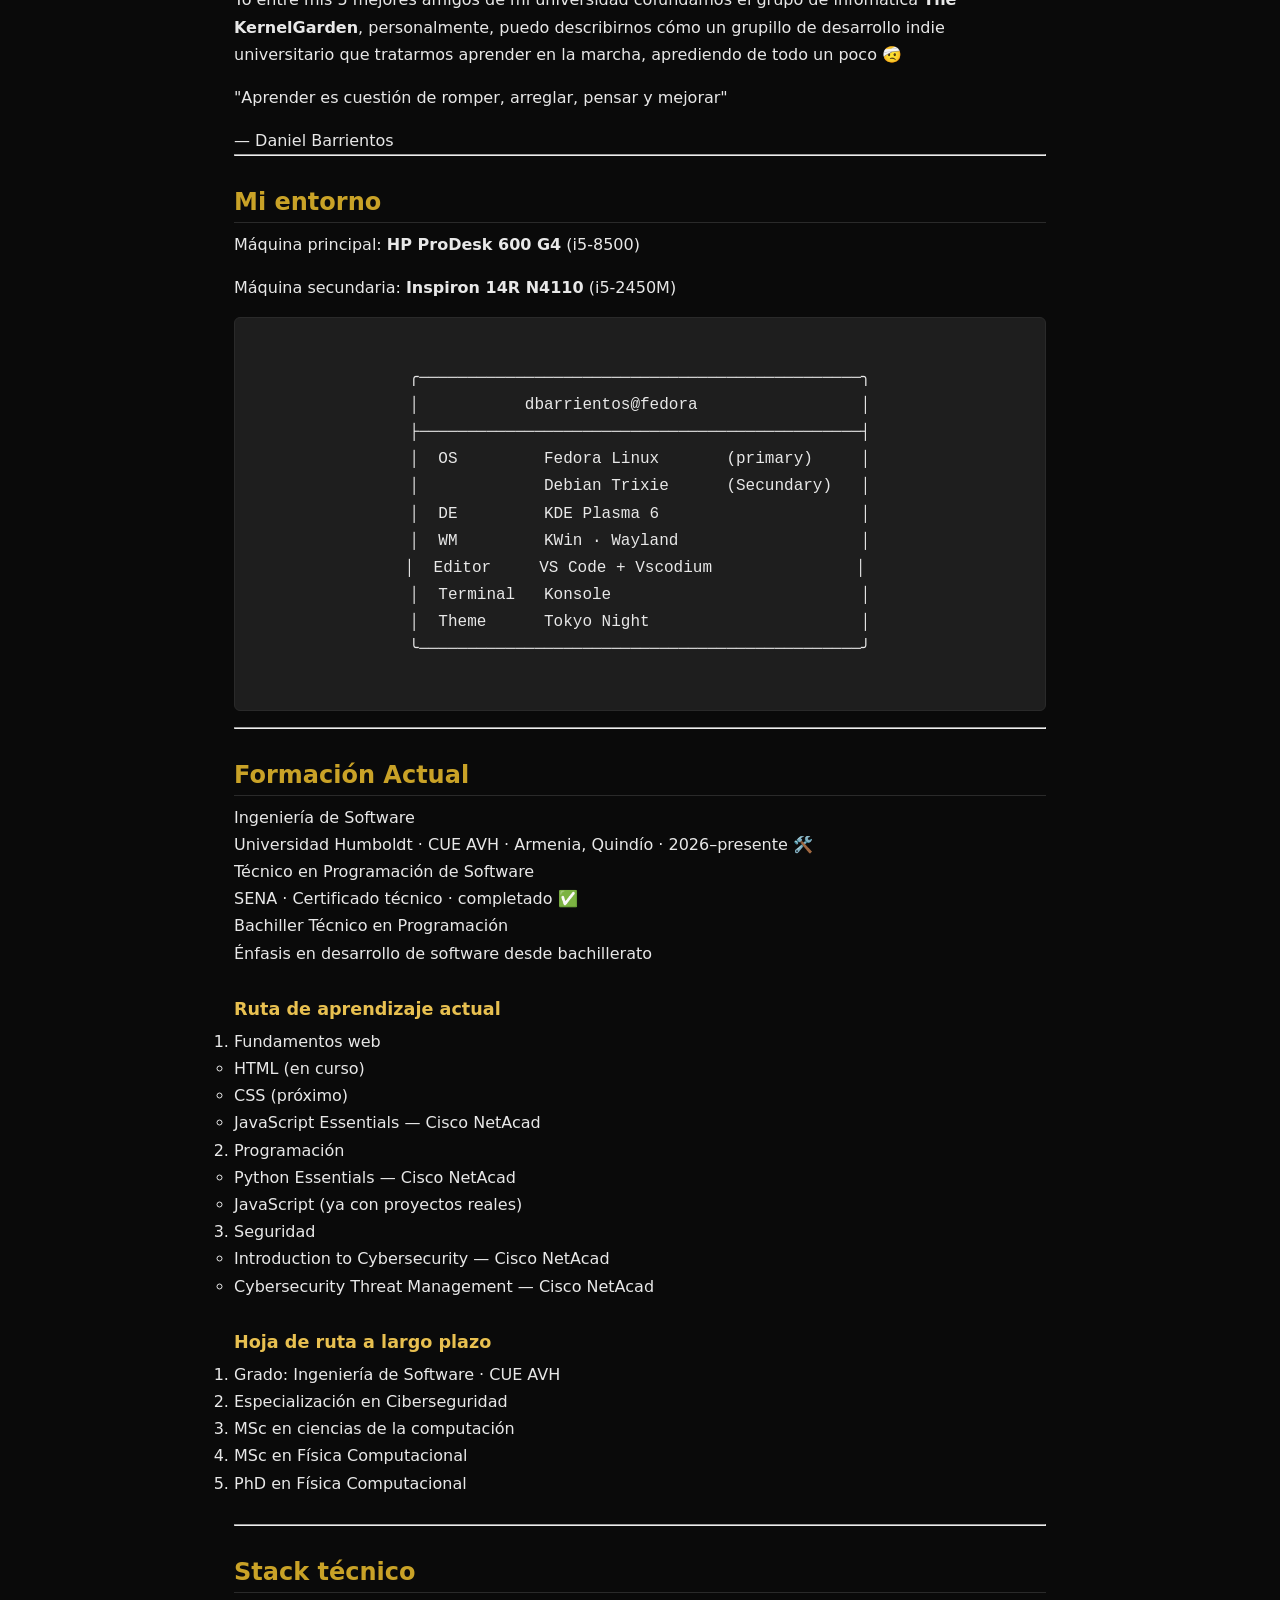
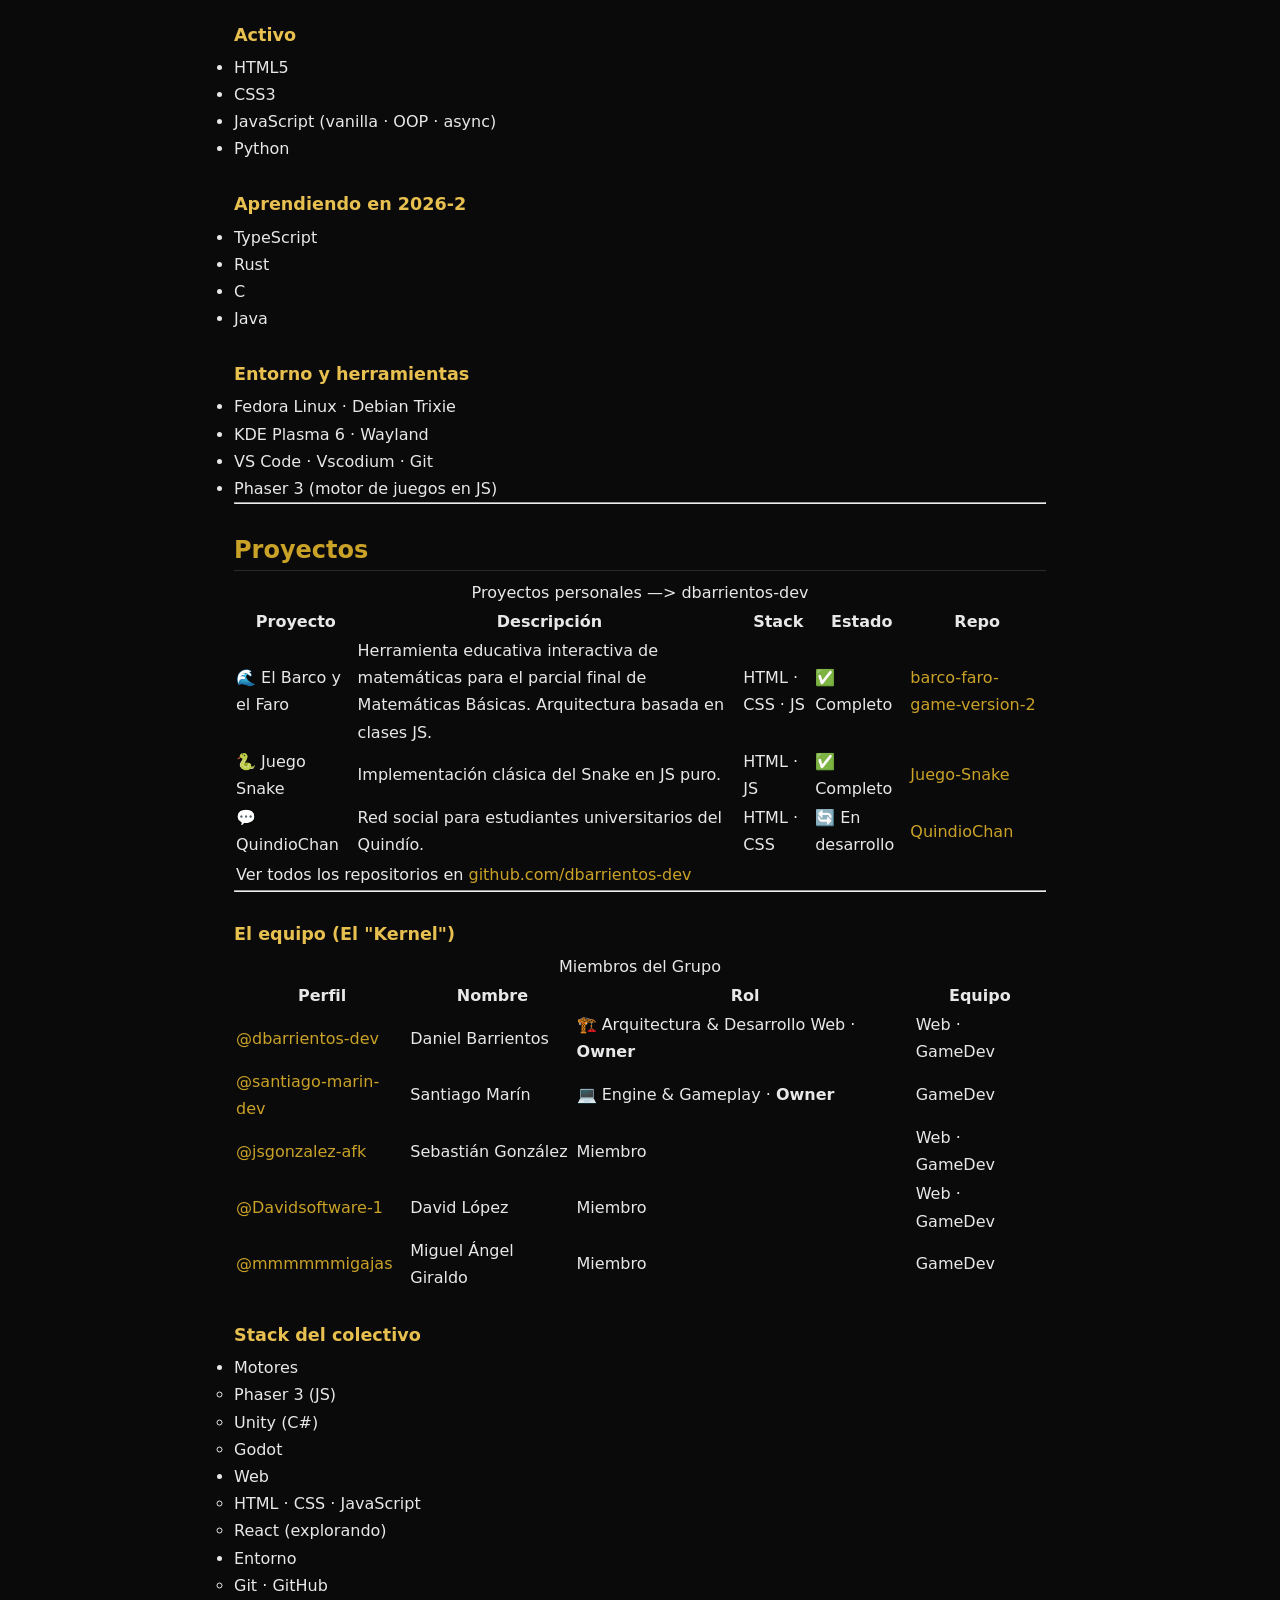
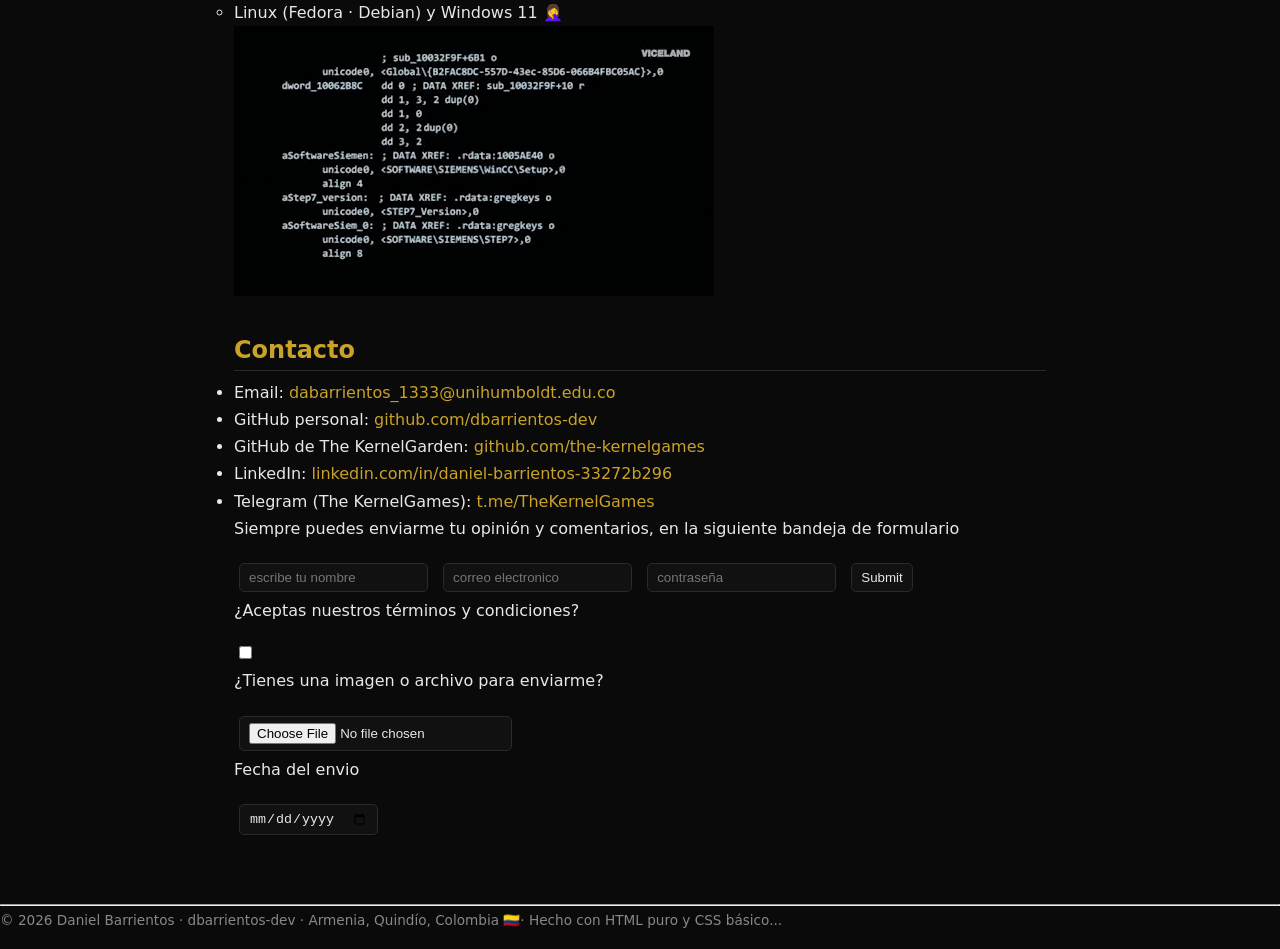
==== commit aa95c83f: "v1.6" ====
--- a/index.html
+++ b/index.html
@@ -8,6 +8,7 @@
    <link rel="icon" href="./img/2.jpg" type="image/png">
   
 </head>
+
 <body>
 
   <!-- ═══════════════════════════════════════════
@@ -25,7 +26,7 @@
     <!--Asi vincularmos sitios web-->
     <!--EL atributo target es para que wikipedia se abra en otra pestaña-->
     <br>
-    <a href="https://es.wikipedia.org/wiki/Ingenier%C3%ADa_de_software" alt="¿Que estudias?" target="_blank" title="Sitio de la wikipedia: sobre ingeniería de software">¿Qué estudio?</a>
+    <a href="https://es.wikipedia.org/wiki/Ingenier%C3%ADa_de_software" target="_blank" title="Sitio de la wikipedia: sobre ingeniería de software">¿Qué estudio?</a>
     </br>
 
     <strong>Estudiante de Ingeniería de Software</strong> · Armenia, Quindío, Colombia 🇨🇴<br>
@@ -46,7 +47,7 @@
        Infomación personal
   ═══════════════════════════════════════════ -->
 
-  <h2 alt="Infomación personal sobre mi persona">Sobre mí</h2>
+  <h2>Sobre mí</h2>
 
   <p>
     ¡Hola, es un gusto internauta! Cómo puedes observar soy un simple estudiante de <strong>Ingeniería de Software</strong> en la Corporación Universitaria Empresarial Alexander Von Humboldt (CUE AVH),
@@ -80,7 +81,7 @@
        SETUP / ENTORNO
   ═══════════════════════════════════════════ -->
 
-  <h2 alt="Equipo, herramientas y sistema operativo">Mi entorno</h2>
+  <h2>Mi entorno</h2>
 
   <p>Máquina principal: <strong>HP ProDesk 600 G4</strong> (i5-8500)</p>
   <p>Máquina secundaria: <strong>Inspiron 14R N4110</strong> (i5-2450M)</p>
@@ -107,7 +108,7 @@
        CAMINO AL ÉXITO
   ═══════════════════════════════════════════ -->
 
-  <h2 alt="Estudios y mis sueños">Formación Actual</h2>
+  <h2>Formación Actual</h2>
 
   <dl>
     <dt>Ingeniería de Software</dt>
@@ -153,14 +154,18 @@
     <li>MSc en Física Computacional</li>
     <li>PhD en Física Computacional</li>
   </ol>
-
+  
+
+  <br>
+
+  
   <hr>
 
   <!-- ═══════════════════════════════════════════
        STACK TÉCNICO
   ═══════════════════════════════════════════ -->
 
-  <h2 alt="Que lenguajes de programación estoy aprendiendo">Stack técnico</h2>
+  <h2>Stack técnico</h2>
 
   <h3>Activo</h3>
   <ul>
@@ -192,7 +197,7 @@
        PROYECTOS PERSONALES
   ═══════════════════════════════════════════ -->
 
-  <h2 alt="Proyectos personales">Proyectos</h2>
+  <h2>Proyectos</h2>
 
   <table>
     <caption>Proyectos personales —> dbarrientos-dev</caption>
@@ -264,7 +269,7 @@
   </table>
   <hr>
 
-  <h3 alt="Mi grupo de programación">El equipo (El "Kernel")</h3>
+  <h3>El equipo (El "Kernel")</h3>
 
   <table>
     <caption>Miembros del Grupo</caption>
@@ -360,7 +365,7 @@
     </li>
   </ul>
 
-  <img src="./img/giphy .gif" alt="Pangolin">
+  <img src="./img/code.gif" alt="Pangolin">
 
   <!-- ═══════════════════════════════════════════
        CONTACTO PERSONAL
@@ -433,31 +438,6 @@
     </small>
   </p>
 
-
+  <script src="./js/main.js"></script>
 </body>
-</html>
-
-
-
-
-
-
-
-
-
-
-
-
-
-
-
-
-
-
-
-
-
-
-
-
-
+</html>
--- a/css/style.css
+++ b/css/style.css
@@ -190,3 +190,12 @@
   text-align: center;
 }
 
+
+/* ═══════════════════════════════════════
+   MODO OSCURO
+═══════════════════════════════════════ */
+
+.light-mode {
+  background-color: #ffffff;
+  color: #111;
+}
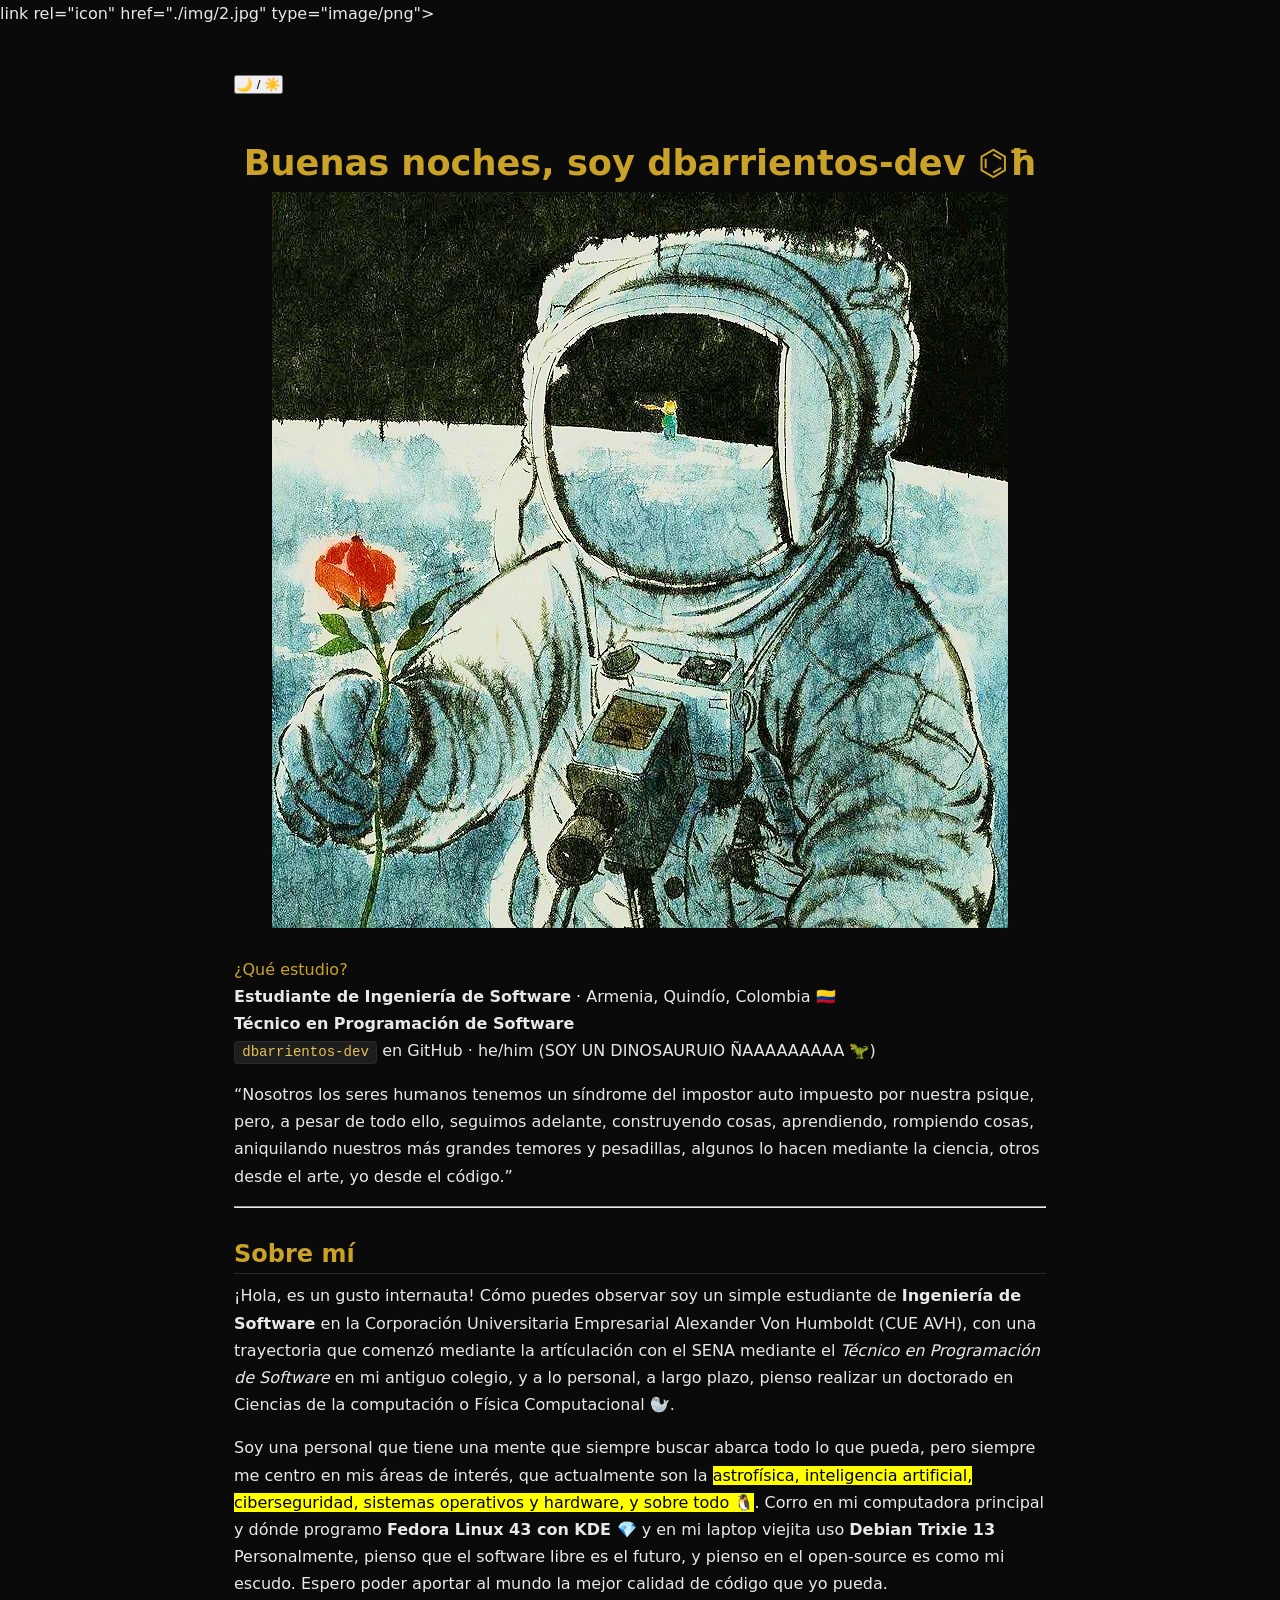
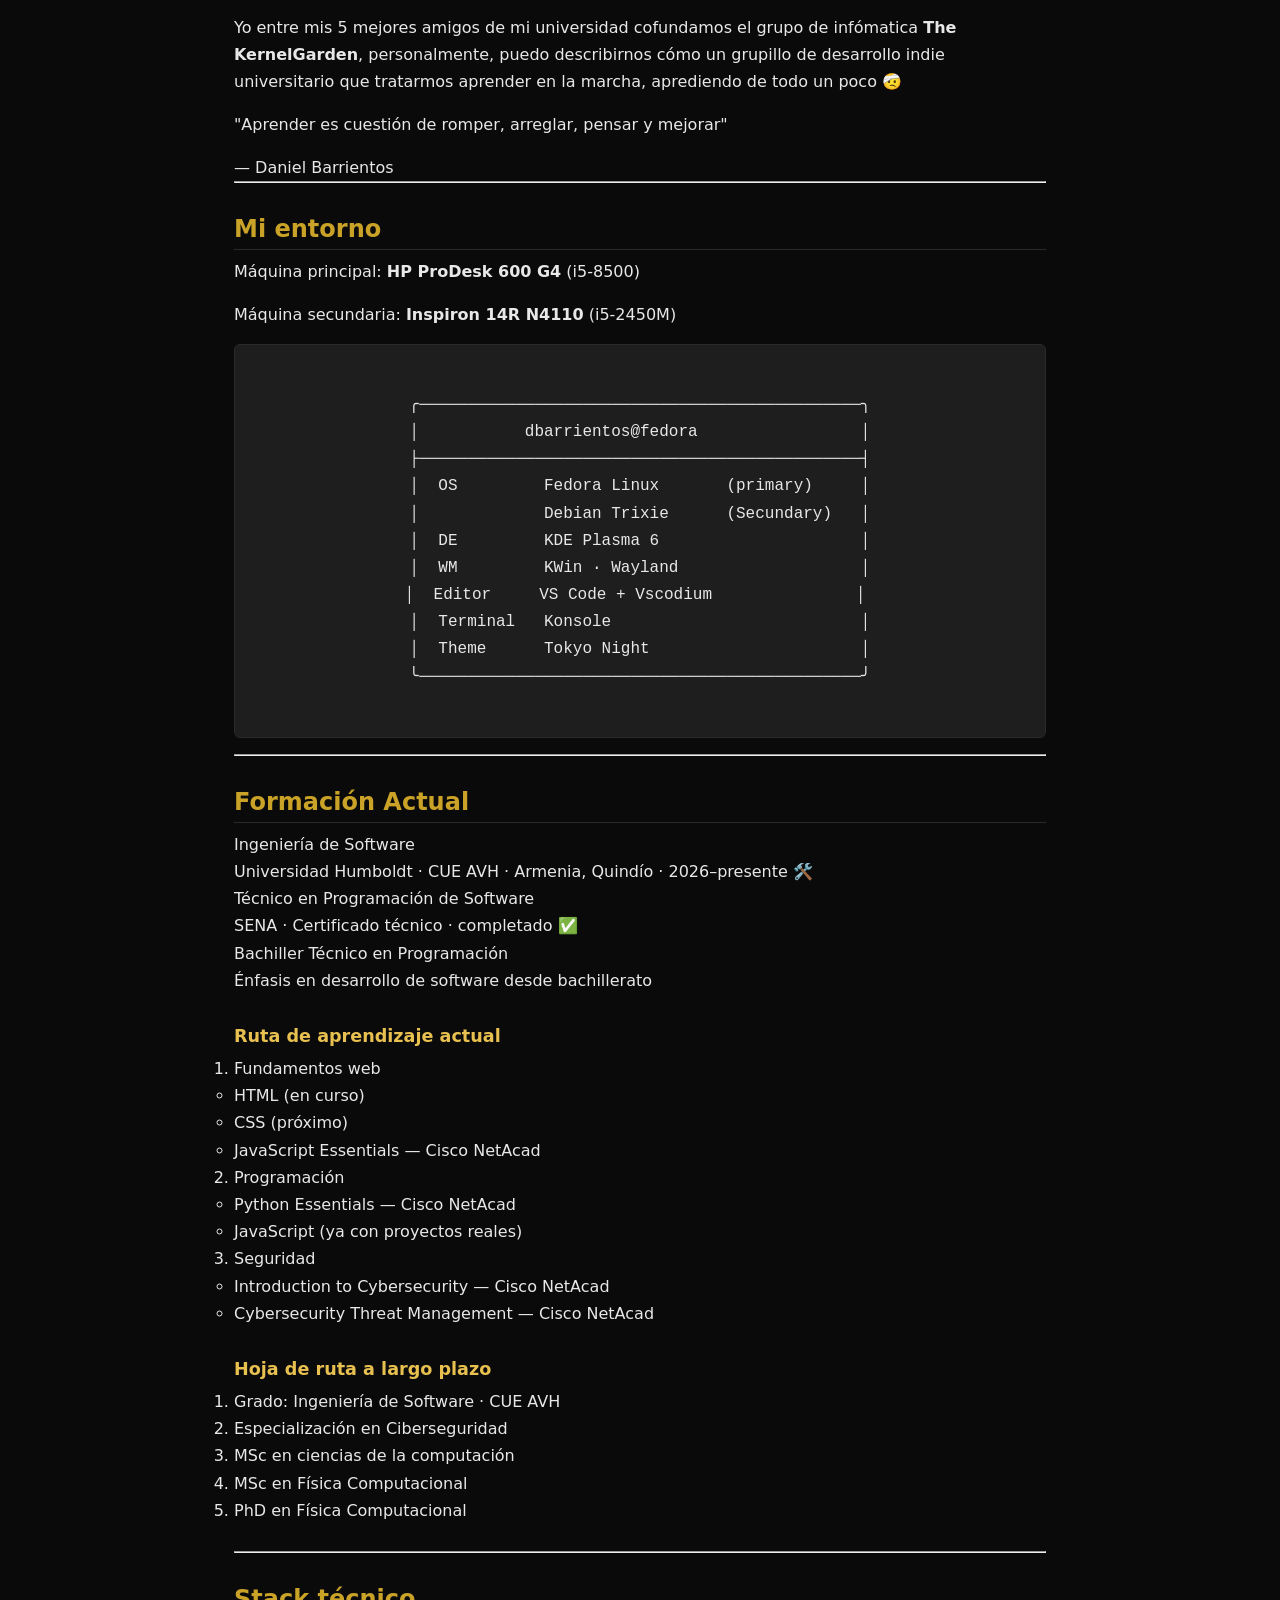
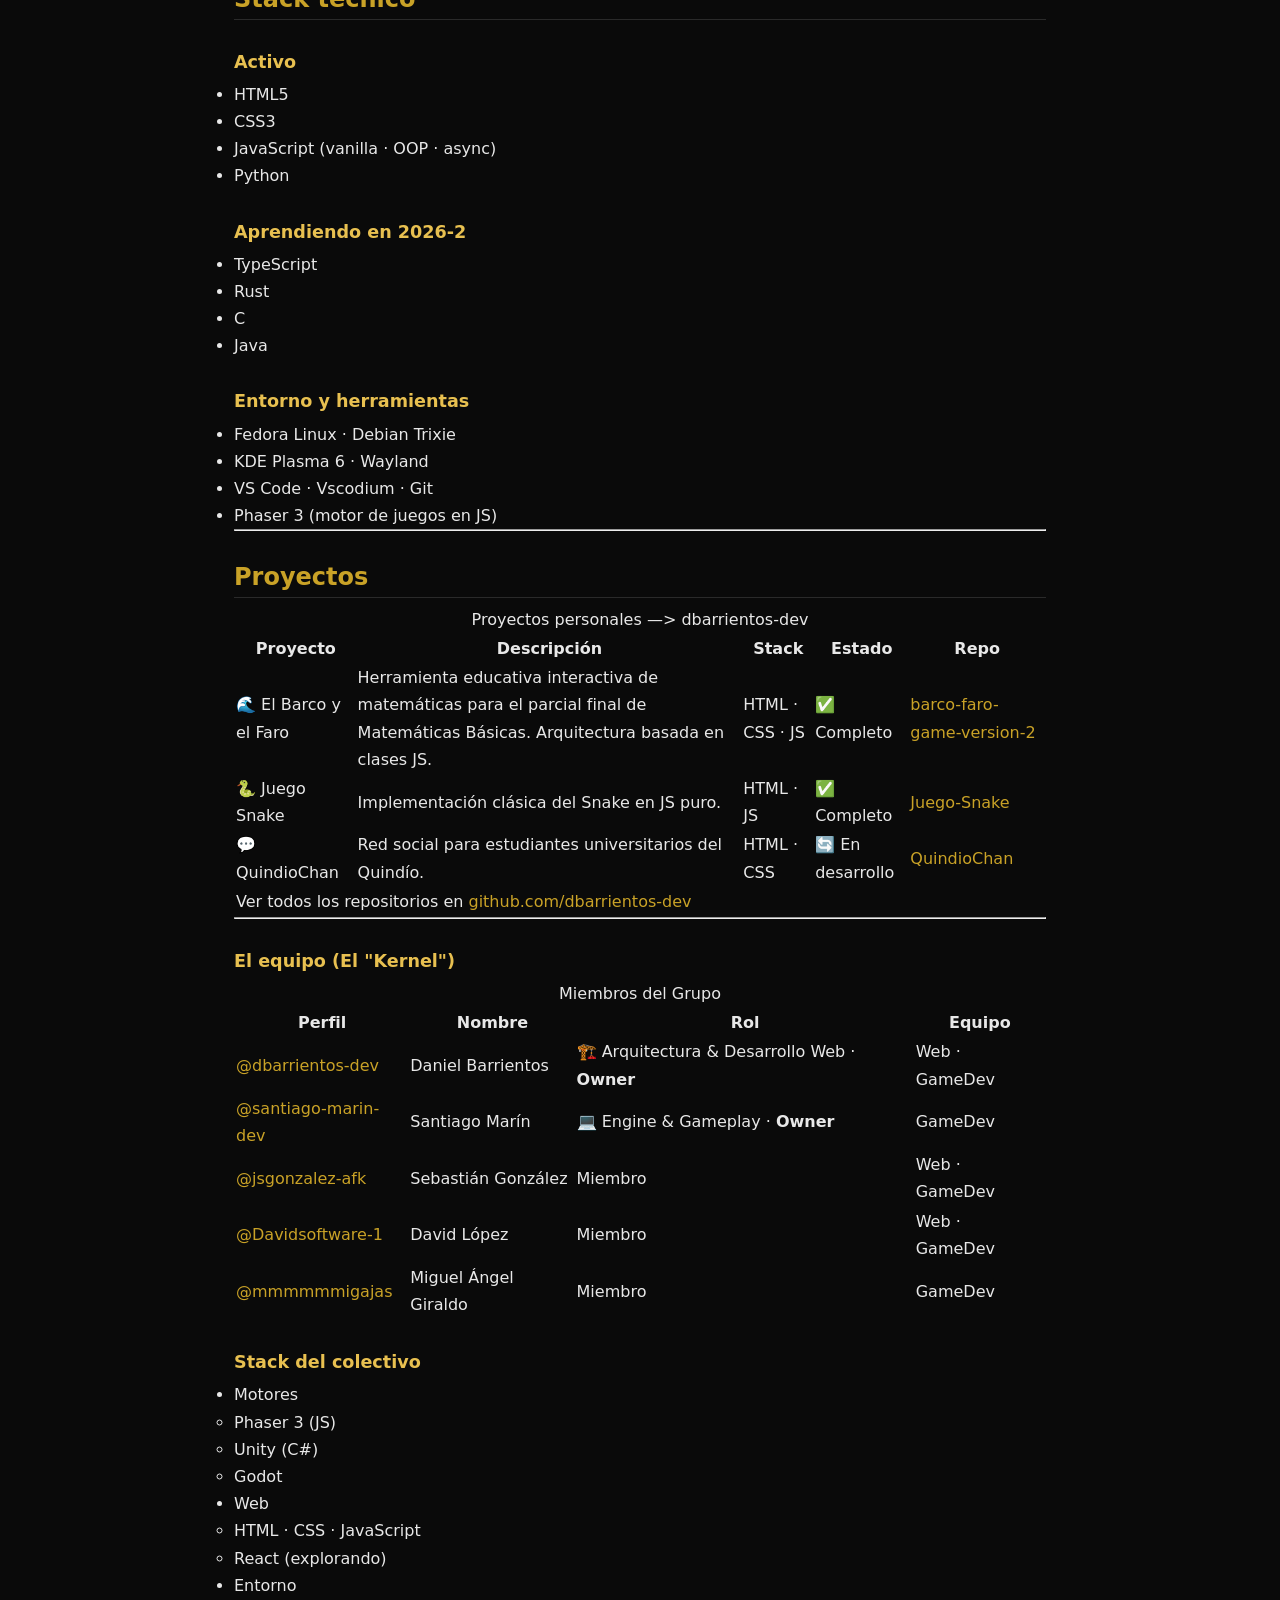
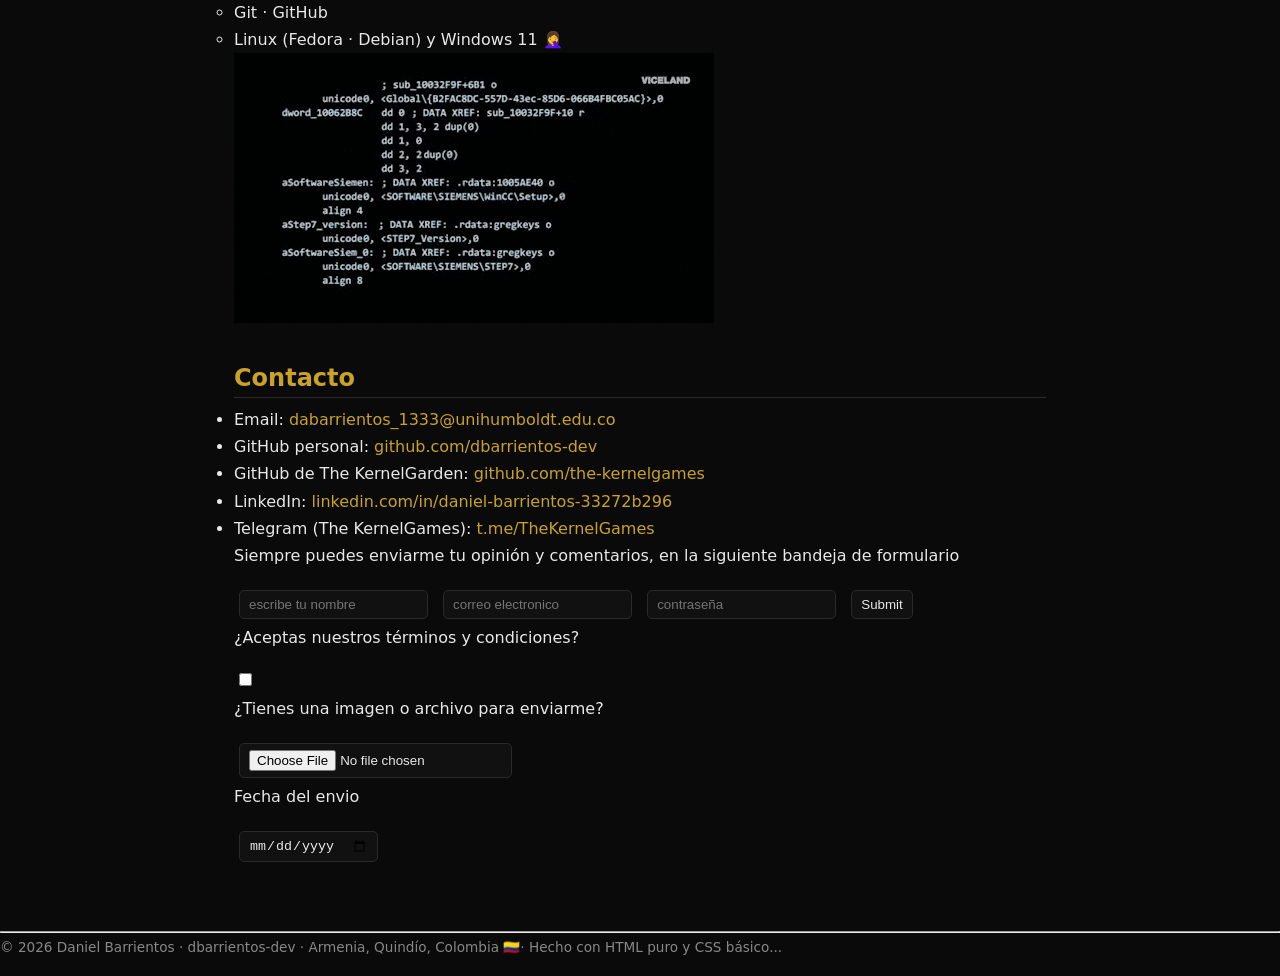
==== commit 492dd4ae: "v1.7" ====
--- a/index.html
+++ b/index.html
@@ -3,9 +3,10 @@
 <head>
   <meta charset="UTF-8">
   <meta name="viewport" content="width=device-width, initial-scale=1.0">
+  <meta name="description" content="Estudiante de ingeniería de software interesado en computación, física y sistemas.">
   <title>dbarrientos-dev</title>
   <link rel="stylesheet" href="./css/style.css">
-   <link rel="icon" href="./img/2.jpg" type="image/png">
+   link rel="icon" href="./img/2.jpg" type="image/png">
   
 </head>
 
@@ -158,7 +159,7 @@
 
   <br>
 
-  
+
   <hr>
 
   <!-- ═══════════════════════════════════════════
--- a/css/style.css
+++ b/css/style.css
@@ -1,3 +1,33 @@
+@font-face {
+  font-family: "Montserrat";
+  src: url(./fonts/Montserrat-Light.ttf) format("truetype");
+  font-weight: 300;
+}
+
+@font-face {
+  font-family: "Montserrat";
+  src: url(./fonts/Montserrat-Regular.ttf) format("truetype");
+  font-weight: 400;
+}
+
+@font-face {
+  font-family: "Montserrat";
+  src: url(./fonts/Montserrat-Bold.ttf) format("truetype");
+  font-weight: 700;
+}
+
+@font-face {
+  font-family: "Montserrat";
+  src: url(./fonts/Montserrat-ExtraBold.ttf) format("truetype");
+  font-weight: 800;
+}
+
+@font-face {
+  font-family: "Montserrat";
+  src: url(./fonts/Montserrat-Black.ttf) format("truetype");
+  font-weight: 900;
+}
+
 /* ═══════════════════════════════════════
    VARIABLES
 ═══════════════════════════════════════ */
@@ -15,7 +45,6 @@
   --code-bg: #1e1e1e;
 }
 
-
 /* ═══════════════════════════════════════
    RESET + BASE
 ═══════════════════════════════════════ */
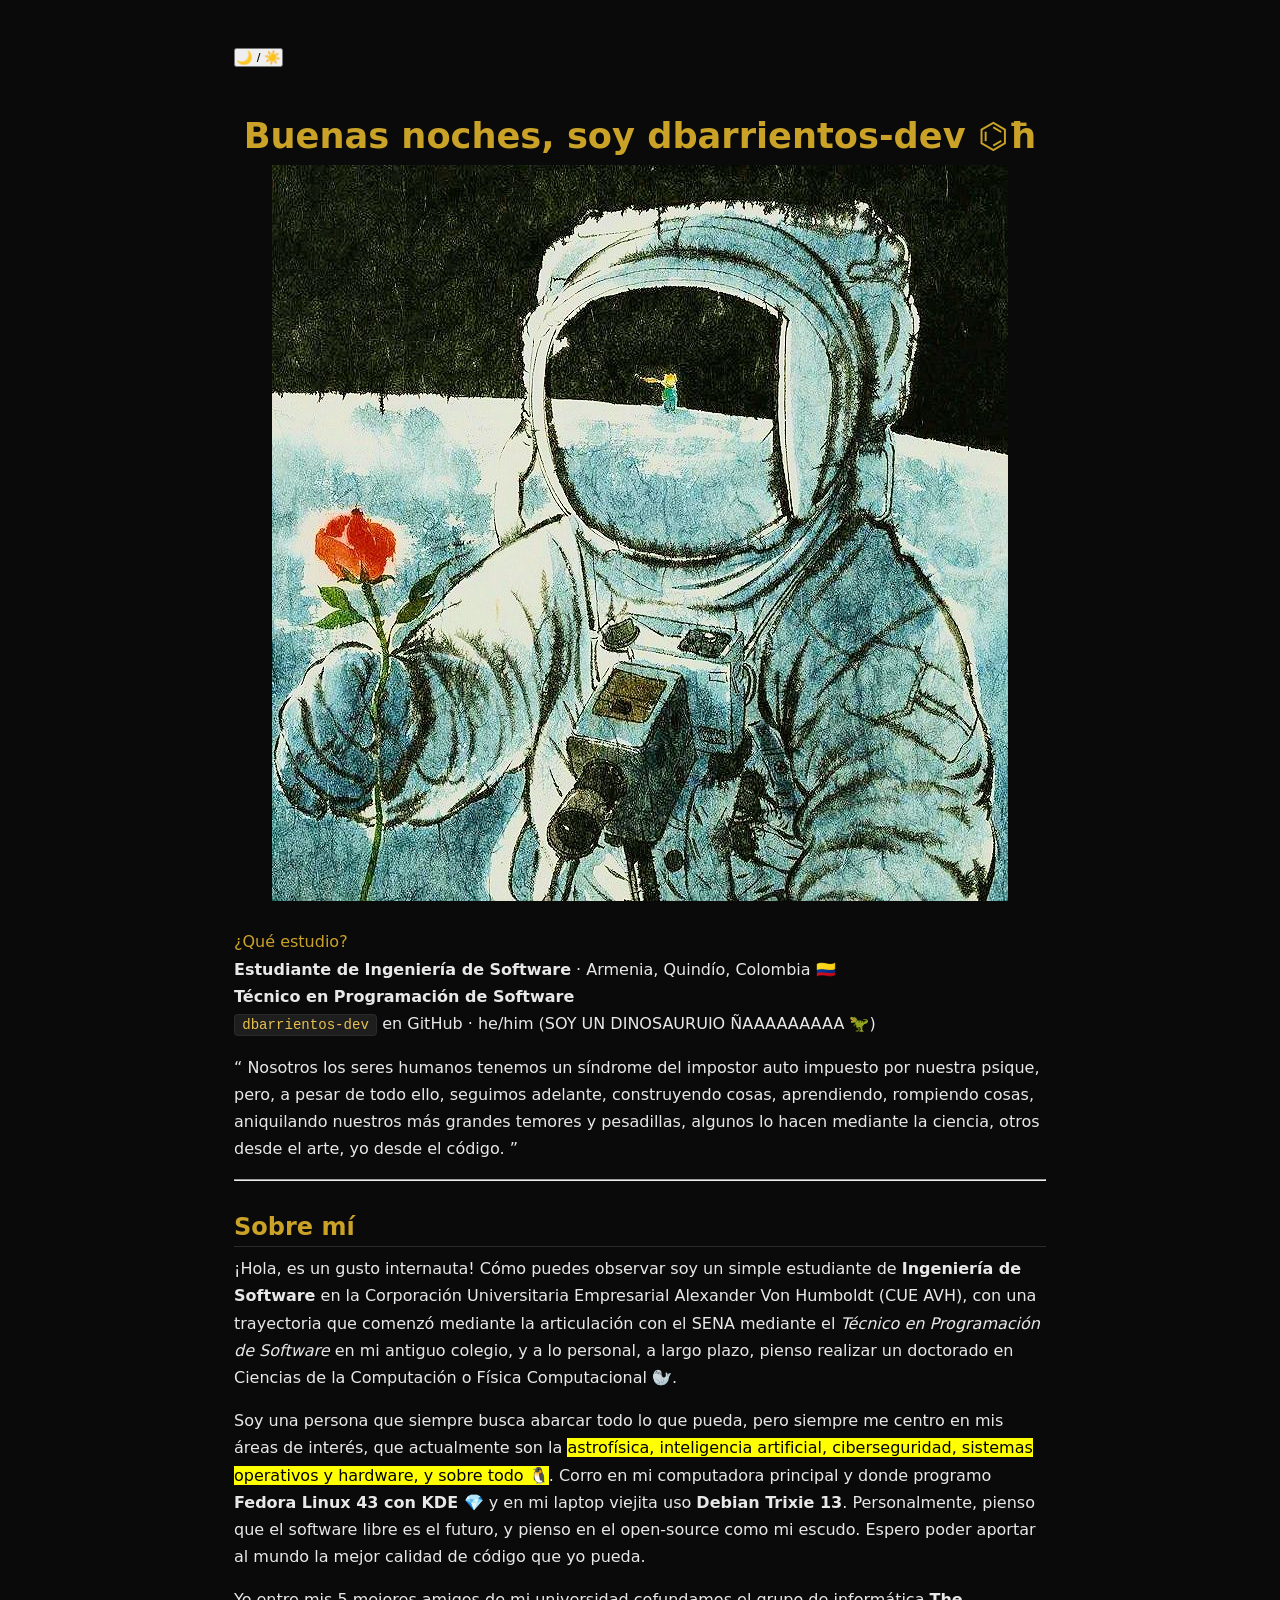
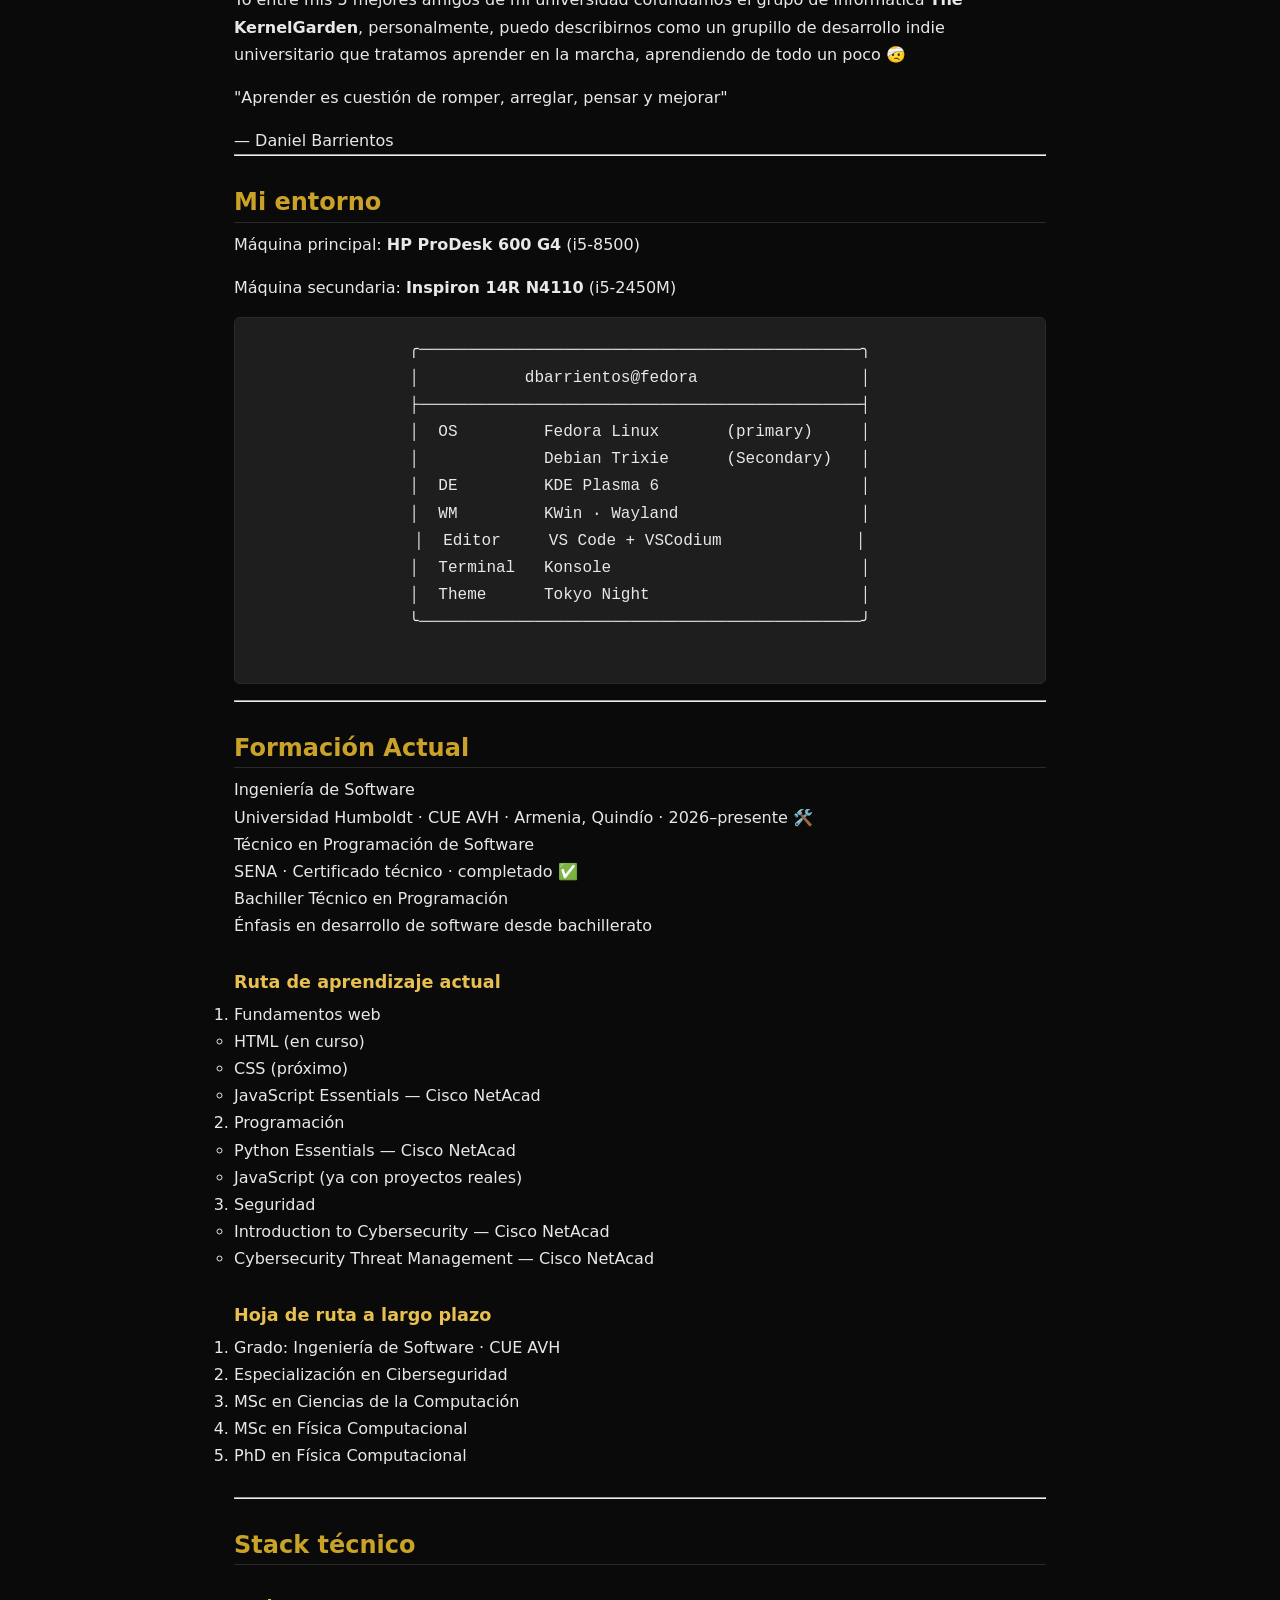
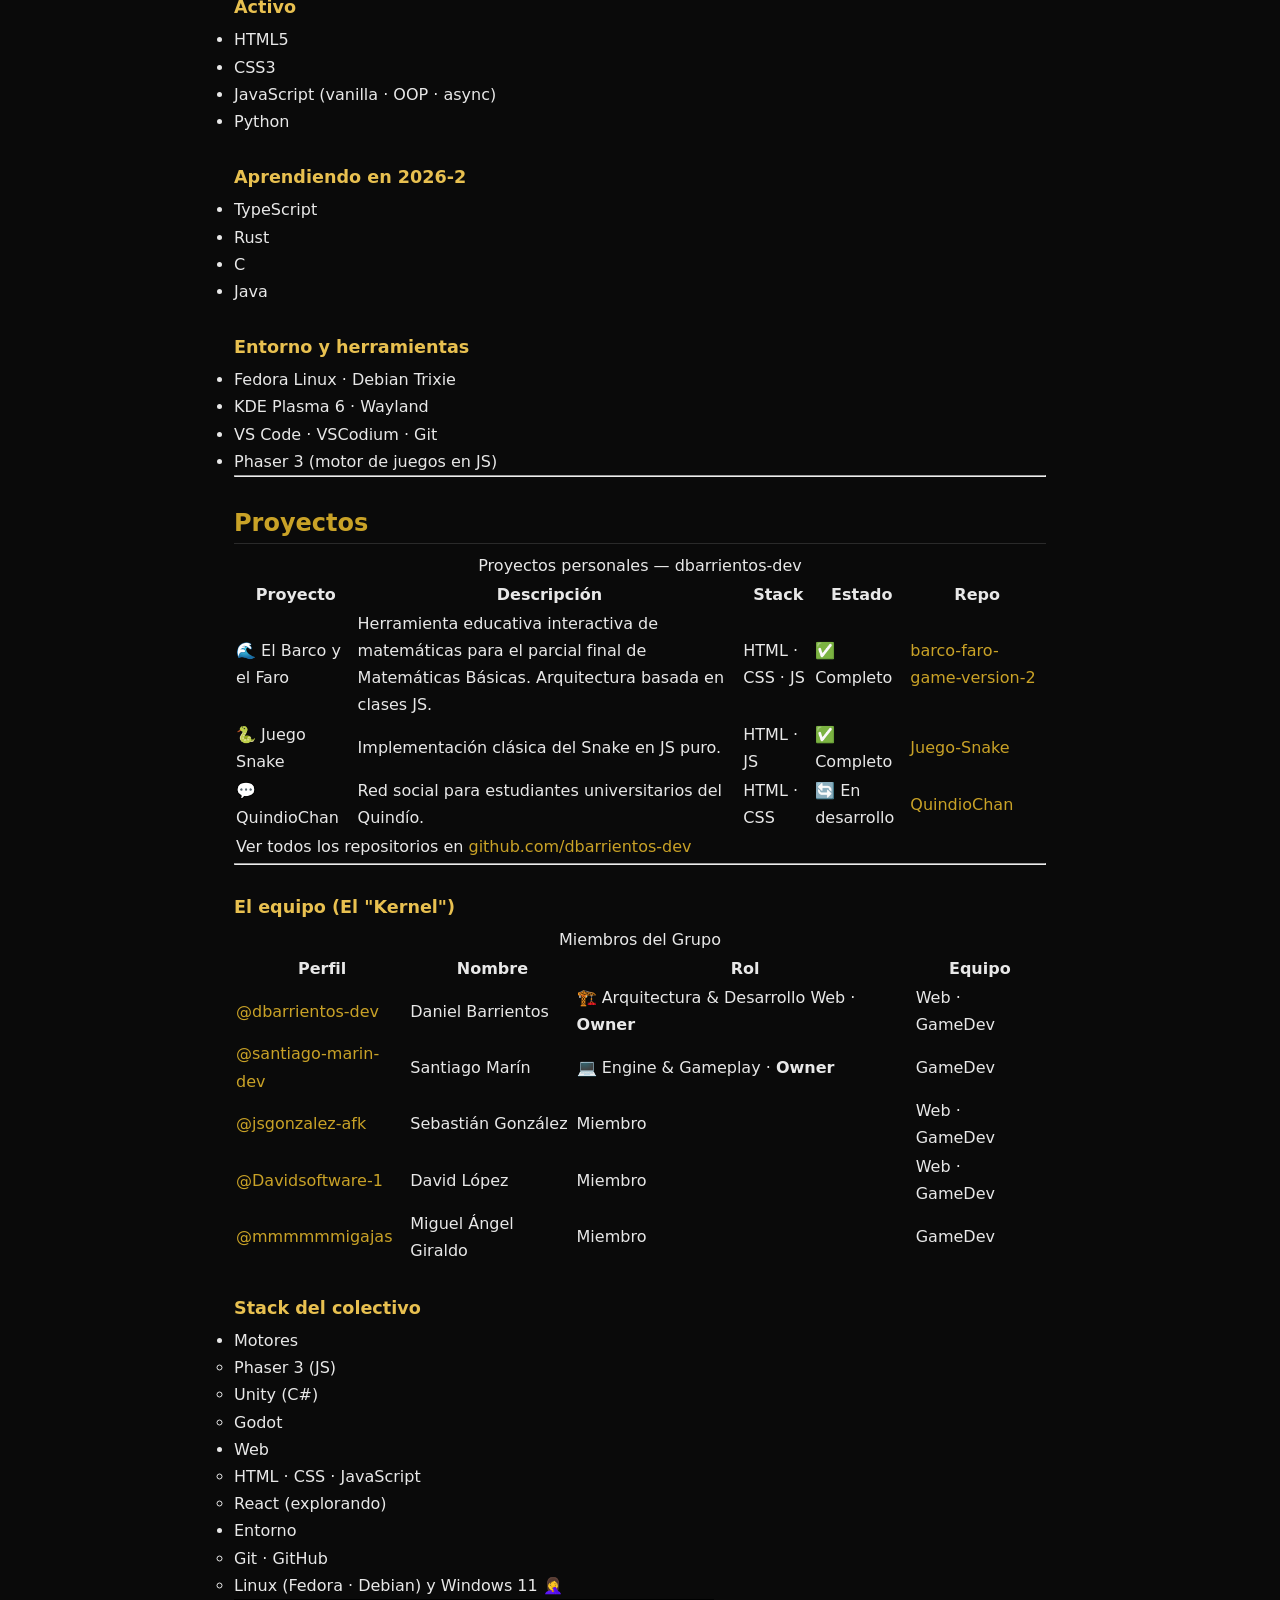
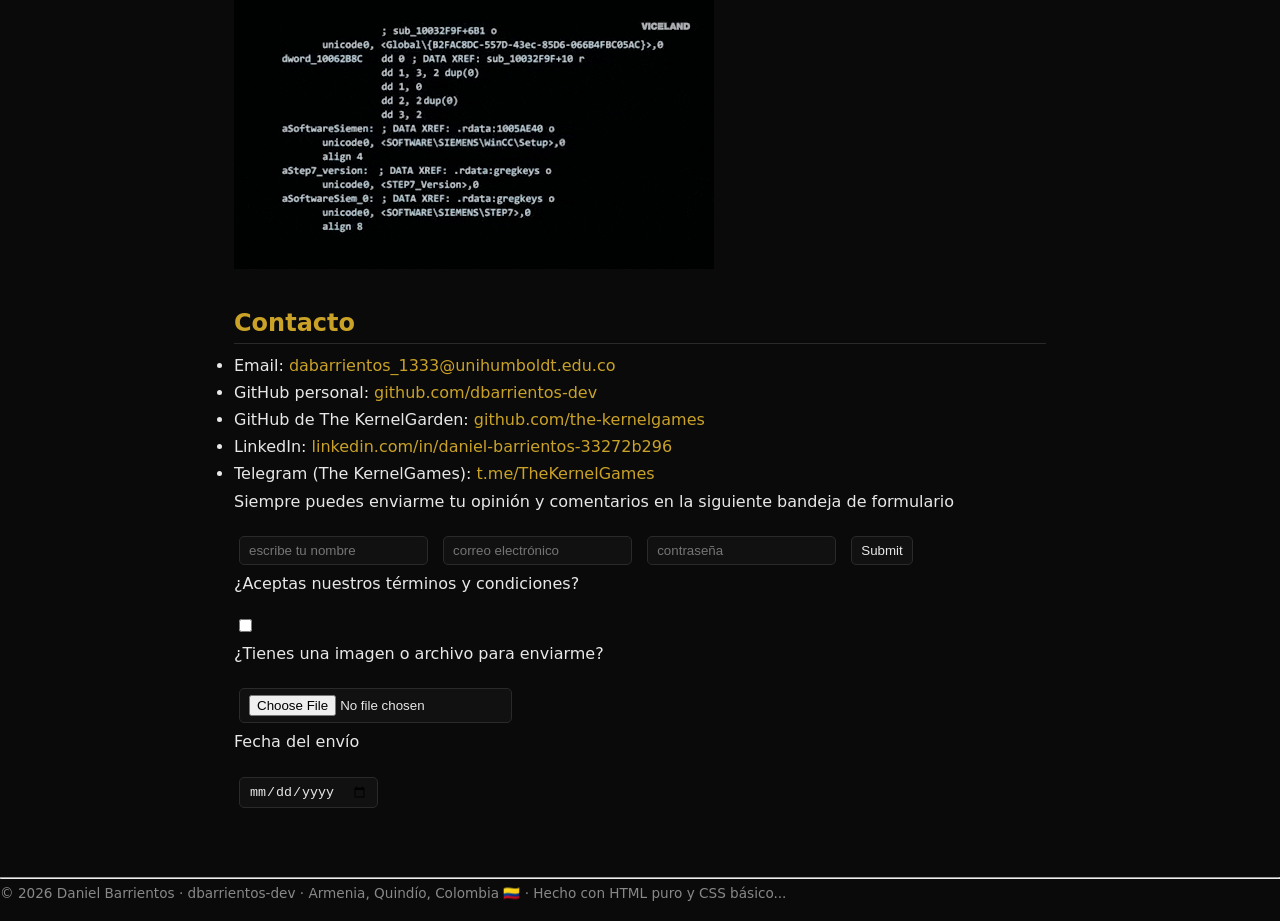
==== commit 5eb2f32d: "v1.7.1" ====
--- a/index.html
+++ b/index.html
@@ -6,423 +6,429 @@
   <meta name="description" content="Estudiante de ingeniería de software interesado en computación, física y sistemas.">
   <title>dbarrientos-dev</title>
   <link rel="stylesheet" href="./css/style.css">
-   link rel="icon" href="./img/2.jpg" type="image/png">
-  
+  <link rel="icon" href="./img/2.jpg" type="image/jpeg">
 </head>
 
 <body>
 
   <!-- ═══════════════════════════════════════════
-       ENCABEZADO 
+       ENCABEZADO
   ═══════════════════════════════════════════ -->
 
-
-  <div class="contenedor"> 
-
-  <h1 title="Mi nombre de usuario en GitHub" class="Miusername">dbarrientos-dev<small>⌬ħ</small></h1>
-  <p>
-    
-    <img src="./img/1.jpg" alt="Imagen de un astronauta con una bella rosa, en la luna." class="centrada">
-
-    <!--Asi vincularmos sitios web-->
-    <!--EL atributo target es para que wikipedia se abra en otra pestaña-->
-    <br>
-    <a href="https://es.wikipedia.org/wiki/Ingenier%C3%ADa_de_software" target="_blank" title="Sitio de la wikipedia: sobre ingeniería de software">¿Qué estudio?</a>
-    </br>
-
-    <strong>Estudiante de Ingeniería de Software</strong> · Armenia, Quindío, Colombia 🇨🇴<br>
-    <strong>Técnico en Programación de Software</strong><br>
-    <code>dbarrientos-dev</code> en GitHub · he/him (SOY UN DINOSAURUIO ÑAAAAAAAAA 🦖)
-  </p>
-
-  <p>
-    <q>Nosotros los seres humanos tenemos un síndrome del impostor auto impuesto por nuestra psique, 
-      pero, a pesar de todo ello, seguimos adelante, construyendo cosas, aprendiendo, rompiendo cosas, aniquilando nuestros más grandes
-      temores y pesadillas, algunos lo hacen mediante la ciencia, otros desde el arte, yo desde el código.</q><br>
-  </p>
-
-
-  <hr>
-
-  <!-- ═══════════════════════════════════════════
-       Infomación personal
-  ═══════════════════════════════════════════ -->
-
-  <h2>Sobre mí</h2>
-
-  <p>
-    ¡Hola, es un gusto internauta! Cómo puedes observar soy un simple estudiante de <strong>Ingeniería de Software</strong> en la Corporación Universitaria Empresarial Alexander Von Humboldt (CUE AVH),
-    con una trayectoria que comenzó mediante la artículación con el SENA mediante el <em>Técnico en Programación de Software</em> en mi antiguo colegio, 
-    y a lo personal, a largo plazo, pienso realizar un doctorado en Ciencias de la computación o Física Computacional 🦭.
-  </p>
-
-  <p>
-    Soy una personal que tiene una mente que siempre buscar abarca todo lo que pueda, pero siempre me centro en mis áreas de interés, 
-    que actualmente son la <mark>astrofísica, inteligencia artificial, ciberseguridad, sistemas operativos y hardware, y sobre todo 🐧</mark>.
-    Corro en mi computadora principal y dónde programo <strong>Fedora Linux 43 con KDE 💎</strong> y en mi laptop viejita uso <strong>Debian Trixie 13</strong>
-    Personalmente, pienso que el software libre es el futuro, y pienso en el open-source es como mi escudo. Espero poder aportar al mundo la mejor calidad de código que yo pueda.
-  </p>
-
-  <p>
-    Yo entre mis 5 mejores amigos de mi universidad cofundamos el grupo de infómatica  
-    <strong>The KernelGarden</strong>, personalmente, puedo describirnos cómo un grupillo de desarrollo indie universitario
-    que tratarmos aprender en la marcha, aprediendo de todo un poco 🤕
-  </p>
-
-  <blockquote>
+  <div class="contenedor">
+
+    <h1 title="Mi nombre de usuario en GitHub" class="Miusername">
+      dbarrientos-dev<small>⌬ħ</small>
+    </h1>
+
     <p>
-      "Aprender es cuestión de romper, arreglar, pensar y mejorar"
+      <img src="./img/1.jpg" alt="Imagen de un astronauta con una bella rosa en la luna." class="centrada">
+
+      <!-- Así vinculamos sitios web -->
+      <!-- El atributo target es para que Wikipedia se abra en otra pestaña -->
+      <br>
+      <a
+        href="https://es.wikipedia.org/wiki/Ingenier%C3%ADa_de_software"
+        target="_blank"
+        rel="noopener noreferrer"
+        title="Sitio de Wikipedia sobre ingeniería de software"
+      >
+        ¿Qué estudio?
+      </a>
+
+      <br>
+      <strong>Estudiante de Ingeniería de Software</strong> · Armenia, Quindío, Colombia 🇨🇴<br>
+      <strong>Técnico en Programación de Software</strong><br>
+      <code>dbarrientos-dev</code> en GitHub · he/him (SOY UN DINOSAURUIO ÑAAAAAAAAA 🦖)
     </p>
-    <footer>— Daniel Barrientos</footer>
-  </blockquote>
-
-  <hr>
-
-  <!-- ═══════════════════════════════════════════
-       SETUP / ENTORNO
-  ═══════════════════════════════════════════ -->
-
-  <h2>Mi entorno</h2>
-
-  <p>Máquina principal: <strong>HP ProDesk 600 G4</strong> (i5-8500)</p>
-  <p>Máquina secundaria: <strong>Inspiron 14R N4110</strong> (i5-2450M)</p>
-
-
-  <pre>
-
+
+    <p>
+      <q>
+        Nosotros los seres humanos tenemos un síndrome del impostor auto impuesto por nuestra psique,
+        pero, a pesar de todo ello, seguimos adelante, construyendo cosas, aprendiendo, rompiendo cosas, aniquilando nuestros más grandes
+        temores y pesadillas, algunos lo hacen mediante la ciencia, otros desde el arte, yo desde el código.
+      </q>
+      <br>
+    </p>
+
+    <hr>
+
+    <!-- ═══════════════════════════════════════════
+         INFORMACIÓN PERSONAL
+    ═══════════════════════════════════════════ -->
+
+    <h2>Sobre mí</h2>
+
+    <p>
+      ¡Hola, es un gusto internauta! Cómo puedes observar soy un simple estudiante de <strong>Ingeniería de Software</strong> en la Corporación Universitaria Empresarial Alexander Von Humboldt (CUE AVH),
+      con una trayectoria que comenzó mediante la articulación con el SENA mediante el <em>Técnico en Programación de Software</em> en mi antiguo colegio,
+      y a lo personal, a largo plazo, pienso realizar un doctorado en Ciencias de la Computación o Física Computacional 🦭.
+    </p>
+
+    <p>
+      Soy una persona que siempre busca abarcar todo lo que pueda, pero siempre me centro en mis áreas de interés,
+      que actualmente son la <mark>astrofísica, inteligencia artificial, ciberseguridad, sistemas operativos y hardware, y sobre todo 🐧</mark>.
+      Corro en mi computadora principal y donde programo <strong>Fedora Linux 43 con KDE 💎</strong> y en mi laptop viejita uso <strong>Debian Trixie 13</strong>.
+      Personalmente, pienso que el software libre es el futuro, y pienso en el open-source como mi escudo. Espero poder aportar al mundo la mejor calidad de código que yo pueda.
+    </p>
+
+    <p>
+      Yo entre mis 5 mejores amigos de mi universidad cofundamos el grupo de informática
+      <strong>The KernelGarden</strong>, personalmente, puedo describirnos como un grupillo de desarrollo indie universitario
+      que tratamos aprender en la marcha, aprendiendo de todo un poco 🤕
+    </p>
+
+    <blockquote>
+      <p>
+        "Aprender es cuestión de romper, arreglar, pensar y mejorar"
+      </p>
+      <footer>— Daniel Barrientos</footer>
+    </blockquote>
+
+    <hr>
+
+    <!-- ═══════════════════════════════════════════
+         SETUP / ENTORNO
+    ═══════════════════════════════════════════ -->
+
+    <h2>Mi entorno</h2>
+
+    <p>Máquina principal: <strong>HP ProDesk 600 G4</strong> (i5-8500)</p>
+    <p>Máquina secundaria: <strong>Inspiron 14R N4110</strong> (i5-2450M)</p>
+
+    <pre>
 ╭──────────────────────────────────────────────╮
 │           dbarrientos@fedora                 │
 ├──────────────────────────────────────────────┤
 │  OS         Fedora Linux       (primary)     │
-│             Debian Trixie      (Secundary)   │
+│             Debian Trixie      (Secondary)   │
 │  DE         KDE Plasma 6                     │
 │  WM         KWin · Wayland                   │
-│  Editor     VS Code + Vscodium               │ 
+│  Editor     VS Code + VSCodium              │
 │  Terminal   Konsole                          │
 │  Theme      Tokyo Night                      │
 ╰──────────────────────────────────────────────╯
-  </pre>
-
-  <hr>
-
-  <!-- ═══════════════════════════════════════════
-       CAMINO AL ÉXITO
-  ═══════════════════════════════════════════ -->
-
-  <h2>Formación Actual</h2>
-
-  <dl>
-    <dt>Ingeniería de Software</dt>
-    <dd>Universidad Humboldt · CUE AVH · Armenia, Quindío · 2026–presente 🛠️</dd>
-
-    <dt>Técnico en Programación de Software</dt>
-    <dd>SENA · Certificado técnico · completado ✅</dd>
-
-    <dt>Bachiller Técnico en Programación</dt>
-    <dd>Énfasis en desarrollo de software desde bachillerato</dd>
-  </dl>
-
-  <h3>Ruta de aprendizaje actual</h3>
-
-  <ol>
-    <li>Fundamentos web
-      <ul>
-        <li>HTML (en curso)</li>
-        <li>CSS (próximo)</li>
-        <li>JavaScript Essentials — Cisco NetAcad</li>
-      </ul>
-    </li>
-    <li>Programación
-      <ul>
-        <li>Python Essentials — Cisco NetAcad</li>
-        <li>JavaScript (ya con proyectos reales)</li>
-      </ul>
-    </li>
-    <li>Seguridad
-      <ul>
-        <li>Introduction to Cybersecurity — Cisco NetAcad</li>
-        <li>Cybersecurity Threat Management — Cisco NetAcad</li>
-      </ul>
-    </li>
-  </ol>
-
-  <h3>Hoja de ruta a largo plazo</h3>
-
-  <ol>
-    <li>Grado: Ingeniería de Software · CUE AVH</li>
-    <li>Especialización en Ciberseguridad</li>
-    <li>MSc en ciencias de la computación</li>
-    <li>MSc en Física Computacional</li>
-    <li>PhD en Física Computacional</li>
-  </ol>
-  
-
-  <br>
-
-
-  <hr>
-
-  <!-- ═══════════════════════════════════════════
-       STACK TÉCNICO
-  ═══════════════════════════════════════════ -->
-
-  <h2>Stack técnico</h2>
-
-  <h3>Activo</h3>
-  <ul>
-    <li>HTML5</li>
-    <li>CSS3</li>
-    <li>JavaScript (vanilla · OOP · async)</li>
-    <li>Python</li>
-  </ul>
-
-  <h3>Aprendiendo en 2026-2</h3>
-  <ul>
-    <li>TypeScript</li>
-    <li>Rust</li>
-    <li>C</li>
-    <li>Java</li>
-  </ul>
-
-  <h3>Entorno y herramientas</h3>
-  <ul>
-    <li>Fedora Linux · Debian Trixie</li>
-    <li>KDE Plasma 6 · Wayland</li>
-    <li>VS Code · Vscodium · Git</li>
-    <li>Phaser 3 (motor de juegos en JS)</li>
-  </ul>
-
-  <hr>
-
-  <!-- ═══════════════════════════════════════════
-       PROYECTOS PERSONALES
-  ═══════════════════════════════════════════ -->
-
-  <h2>Proyectos</h2>
-
-  <table>
-    <caption>Proyectos personales —> dbarrientos-dev</caption>
-
-    <thead>
-      <tr>
-        <th>Proyecto</th>
-        <th>Descripción</th>
-        <th>Stack</th>
-        <th>Estado</th>
-        <th>Repo</th>
-      </tr>
-    </thead>
-
-    <tbody>
-
-      <tr>
-        <td>🌊 El Barco y el Faro</td>
-        <td>
-          Herramienta educativa interactiva de matemáticas para el parcial final
-          de Matemáticas Básicas. Arquitectura basada en clases JS.
-        </td>
-        <td>HTML · CSS · JS</td>
-        <td>✅ Completo</td>
-        <td>
-          <a href="https://github.com/dbarrientos-dev/barco-faro-game-version-2" target="_blank">
-            barco-faro-game-version-2
-          </a>
-        </td>
-      </tr>
-
-      <tr>
-        <td>🐍 Juego Snake</td>
-        <td>Implementación clásica del Snake en JS puro.</td>
-        <td>HTML · JS</td>
-        <td>✅ Completo</td>
-        <td>
-          <a href="https://github.com/dbarrientos-dev/Juego-Snake" target="_blank">
-            Juego-Snake
-          </a>
-        </td>
-      </tr>
-
-      <tr>
-        <td>💬 QuindioChan</td>
-        <td>
-          Red social para estudiantes universitarios del Quindío.
-        </td>
-        <td>HTML · CSS</td>
-        <td>🔄 En desarrollo</td>
-        <td>
-          <a href="https://github.com/dbarrientos-dev/QuindioChan" target="_blank">
-            QuindioChan
-          </a>
-        </td>
-      </tr>
-    </tbody>
-
-    <tfoot>
-      <tr>
-        <td colspan="5">
-          Ver todos los repositorios en
-          <a href="https://github.com/dbarrientos-dev" target="_blank">
-            github.com/dbarrientos-dev
-          </a>
-        </td>
-      </tr>
-    </tfoot>
-  </table>
-  <hr>
-
-  <h3>El equipo (El "Kernel")</h3>
-
-  <table>
-    <caption>Miembros del Grupo</caption>
-
-    <thead>
-      <tr>
-        <th>Perfil</th>
-        <th>Nombre</th>
-        <th>Rol</th>
-        <th>Equipo</th>
-      </tr>
-    </thead>
-
-    <tbody>
-      <tr>
-        <td>
-          <a href="https://github.com/dbarrientos-dev" target="_blank" alt="Github">
-            @dbarrientos-dev
-          </a>
-        </td>
-        <td>Daniel Barrientos</td>
-        <td>🏗️ Arquitectura &amp; Desarrollo Web · <strong>Owner</strong></td>
-        <td>Web · GameDev</td>
-      </tr>
-
-      <tr>
-        <td>
-          <a href="https://github.com/santiago-marin-dev" target="_blank" alt="Github">
-            @santiago-marin-dev
-          </a>
-        </td>
-        <td>Santiago Marín</td>
-        <td>💻 Engine &amp; Gameplay · <strong>Owner</strong></td>
-        <td>GameDev</td>
-      </tr>
-
-      <tr>
-        <td>
-          <a href="https://github.com/jsgonzalez-afk" target="_blank" alt="Github">
-            @jsgonzalez-afk
-          </a>
-        </td>
-        <td>Sebastián González</td>
-        <td>Miembro</td>
-        <td>Web · GameDev</td>
-      </tr>
-
-      <tr>
-        <td>
-          <a href="https://github.com/Davidsoftware-1" target="_blank" alt="Github">
-            @Davidsoftware-1
-          </a>
-        </td>
-        <td>David López</td>
-        <td>Miembro</td>
-        <td>Web · GameDev</td>
-      </tr>
-
-      <tr>
-        <td>
-          <a href="https://github.com/mmmmmmigajas" target="_blank" alt="Github">
-            @mmmmmmigajas
-          </a>
-        </td>
-        <td>Miguel Ángel Giraldo</td>
-        <td>Miembro</td>
-        <td>GameDev</td>
-      </tr>
-    </tbody>
-  </table>
-
-  <h3>Stack del colectivo</h3>
-
-  <ul>
-    <li>Motores
-      <ul>
-        <li>Phaser 3 (JS)</li>
-        <li>Unity (C#)</li>
-        <li>Godot</li>
-      </ul>
-    </li>
-    <li>Web
-      <ul>
-        <li>HTML · CSS · JavaScript</li>
-        <li>React (explorando)</li>
-      </ul>
-    </li>
-    <li>Entorno
-      <ul>
-        <li>Git · GitHub</li>
-        <li>Linux (Fedora · Debian) y Windows 11 🤦‍♀️</li>
-      </ul>
-    </li>
-  </ul>
-
-  <img src="./img/code.gif" alt="Pangolin">
-
-  <!-- ═══════════════════════════════════════════
-       CONTACTO PERSONAL
-  ═══════════════════════════════════════════ -->
-
-  <h2 alt="Infomación personal para contactarme">Contacto</h2>
-
-  <ul>
-    <li>
-      Email:
-      <a href="mailto:dabarrientos_1333@unihumboldt.edu.co">
-        dabarrientos_1333@unihumboldt.edu.co
-      </a>
-    </li>
-    <li>
-      GitHub personal:
-      <a href="https://github.com/dbarrientos-dev" target="_blank">
-        github.com/dbarrientos-dev
-      </a>
-    </li>
-    <li>
-      GitHub de The KernelGarden:
-      <a href="https://github.com/the-kernelgames" target="_blank">
-        github.com/the-kernelgames
-      </a>
-    </li>
-    <li>
-      LinkedIn:
-      <a href="https://linkedin.com/in/daniel-barrientos-33272b296/" target="_blank">
-        linkedin.com/in/daniel-barrientos-33272b296
-      </a>
-    </li>
-    <li>
-      Telegram (The KernelGames):
-      <a href="https://t.me/TheKernelGames" target="_blank">
-        t.me/TheKernelGames
-      </a>
-    </li>
-  </ul>
-
-  <!--minlength es para que exista un minimo de caracteres que el usuario debe de colocar-->
-  <p>Siempre puedes enviarme tu opinión y comentarios, en la siguiente bandeja de formulario</p>
-  <form>
-    <input type="text" name="username" placeholder="escribe tu nombre" required minlength="3">
-    <input type="email" required name="email" placeholder="correo electronico">
-    <input type="password" required name="password" placeholder="contraseña"> 
-    <input type="submit" name="enviar">
-    <p>¿Aceptas nuestros términos y condiciones?</p>
-    <input type="checkbox" name="aceptó condiciones">
-
-    <p>¿Tienes una imagen o archivo para enviarme?</p>
-    <input type="file" name="file">
-    <p>Fecha del envio</p>
-    <input type="date" required name="date">
- 
-  </form>
+    </pre>
+
+    <hr>
+
+    <!-- ═══════════════════════════════════════════
+         CAMINO AL ÉXITO
+    ═══════════════════════════════════════════ -->
+
+    <h2>Formación Actual</h2>
+
+    <dl>
+      <dt>Ingeniería de Software</dt>
+      <dd>Universidad Humboldt · CUE AVH · Armenia, Quindío · 2026–presente 🛠️</dd>
+
+      <dt>Técnico en Programación de Software</dt>
+      <dd>SENA · Certificado técnico · completado ✅</dd>
+
+      <dt>Bachiller Técnico en Programación</dt>
+      <dd>Énfasis en desarrollo de software desde bachillerato</dd>
+    </dl>
+
+    <h3>Ruta de aprendizaje actual</h3>
+
+    <ol>
+      <li>Fundamentos web
+        <ul>
+          <li>HTML (en curso)</li>
+          <li>CSS (próximo)</li>
+          <li>JavaScript Essentials — Cisco NetAcad</li>
+        </ul>
+      </li>
+      <li>Programación
+        <ul>
+          <li>Python Essentials — Cisco NetAcad</li>
+          <li>JavaScript (ya con proyectos reales)</li>
+        </ul>
+      </li>
+      <li>Seguridad
+        <ul>
+          <li>Introduction to Cybersecurity — Cisco NetAcad</li>
+          <li>Cybersecurity Threat Management — Cisco NetAcad</li>
+        </ul>
+      </li>
+    </ol>
+
+    <h3>Hoja de ruta a largo plazo</h3>
+
+    <ol>
+      <li>Grado: Ingeniería de Software · CUE AVH</li>
+      <li>Especialización en Ciberseguridad</li>
+      <li>MSc en Ciencias de la Computación</li>
+      <li>MSc en Física Computacional</li>
+      <li>PhD en Física Computacional</li>
+    </ol>
+
+    <br>
+
+    <hr>
+
+    <!-- ═══════════════════════════════════════════
+         STACK TÉCNICO
+    ═══════════════════════════════════════════ -->
+
+    <h2>Stack técnico</h2>
+
+    <h3>Activo</h3>
+    <ul>
+      <li>HTML5</li>
+      <li>CSS3</li>
+      <li>JavaScript (vanilla · OOP · async)</li>
+      <li>Python</li>
+    </ul>
+
+    <h3>Aprendiendo en 2026-2</h3>
+    <ul>
+      <li>TypeScript</li>
+      <li>Rust</li>
+      <li>C</li>
+      <li>Java</li>
+    </ul>
+
+    <h3>Entorno y herramientas</h3>
+    <ul>
+      <li>Fedora Linux · Debian Trixie</li>
+      <li>KDE Plasma 6 · Wayland</li>
+      <li>VS Code · VSCodium · Git</li>
+      <li>Phaser 3 (motor de juegos en JS)</li>
+    </ul>
+
+    <hr>
+
+    <!-- ═══════════════════════════════════════════
+         PROYECTOS PERSONALES
+    ═══════════════════════════════════════════ -->
+
+    <h2>Proyectos</h2>
+
+    <table>
+      <caption>Proyectos personales — dbarrientos-dev</caption>
+
+      <thead>
+        <tr>
+          <th>Proyecto</th>
+          <th>Descripción</th>
+          <th>Stack</th>
+          <th>Estado</th>
+          <th>Repo</th>
+        </tr>
+      </thead>
+
+      <tbody>
+        <tr>
+          <td>🌊 El Barco y el Faro</td>
+          <td>
+            Herramienta educativa interactiva de matemáticas para el parcial final
+            de Matemáticas Básicas. Arquitectura basada en clases JS.
+          </td>
+          <td>HTML · CSS · JS</td>
+          <td>✅ Completo</td>
+          <td>
+            <a href="https://github.com/dbarrientos-dev/barco-faro-game-version-2" target="_blank" rel="noopener noreferrer">
+              barco-faro-game-version-2
+            </a>
+          </td>
+        </tr>
+
+        <tr>
+          <td>🐍 Juego Snake</td>
+          <td>Implementación clásica del Snake en JS puro.</td>
+          <td>HTML · JS</td>
+          <td>✅ Completo</td>
+          <td>
+            <a href="https://github.com/dbarrientos-dev/Juego-Snake" target="_blank" rel="noopener noreferrer">
+              Juego-Snake
+            </a>
+          </td>
+        </tr>
+
+        <tr>
+          <td>💬 QuindioChan</td>
+          <td>
+            Red social para estudiantes universitarios del Quindío.
+          </td>
+          <td>HTML · CSS</td>
+          <td>🔄 En desarrollo</td>
+          <td>
+            <a href="https://github.com/dbarrientos-dev/QuindioChan" target="_blank" rel="noopener noreferrer">
+              QuindioChan
+            </a>
+          </td>
+        </tr>
+      </tbody>
+
+      <tfoot>
+        <tr>
+          <td colspan="5">
+            Ver todos los repositorios en
+            <a href="https://github.com/dbarrientos-dev" target="_blank" rel="noopener noreferrer">
+              github.com/dbarrientos-dev
+            </a>
+          </td>
+        </tr>
+      </tfoot>
+    </table>
+
+    <hr>
+
+    <h3>El equipo (El "Kernel")</h3>
+
+    <table>
+      <caption>Miembros del Grupo</caption>
+
+      <thead>
+        <tr>
+          <th>Perfil</th>
+          <th>Nombre</th>
+          <th>Rol</th>
+          <th>Equipo</th>
+        </tr>
+      </thead>
+
+      <tbody>
+        <tr>
+          <td>
+            <a href="https://github.com/dbarrientos-dev" target="_blank" rel="noopener noreferrer">
+              @dbarrientos-dev
+            </a>
+          </td>
+          <td>Daniel Barrientos</td>
+          <td>🏗️ Arquitectura &amp; Desarrollo Web · <strong>Owner</strong></td>
+          <td>Web · GameDev</td>
+        </tr>
+
+        <tr>
+          <td>
+            <a href="https://github.com/santiago-marin-dev" target="_blank" rel="noopener noreferrer">
+              @santiago-marin-dev
+            </a>
+          </td>
+          <td>Santiago Marín</td>
+          <td>💻 Engine &amp; Gameplay · <strong>Owner</strong></td>
+          <td>GameDev</td>
+        </tr>
+
+        <tr>
+          <td>
+            <a href="https://github.com/jsgonzalez-afk" target="_blank" rel="noopener noreferrer">
+              @jsgonzalez-afk
+            </a>
+          </td>
+          <td>Sebastián González</td>
+          <td>Miembro</td>
+          <td>Web · GameDev</td>
+        </tr>
+
+        <tr>
+          <td>
+            <a href="https://github.com/Davidsoftware-1" target="_blank" rel="noopener noreferrer">
+              @Davidsoftware-1
+            </a>
+          </td>
+          <td>David López</td>
+          <td>Miembro</td>
+          <td>Web · GameDev</td>
+        </tr>
+
+        <tr>
+          <td>
+            <a href="https://github.com/mmmmmmigajas" target="_blank" rel="noopener noreferrer">
+              @mmmmmmigajas
+            </a>
+          </td>
+          <td>Miguel Ángel Giraldo</td>
+          <td>Miembro</td>
+          <td>GameDev</td>
+        </tr>
+      </tbody>
+    </table>
+
+    <h3>Stack del colectivo</h3>
+
+    <ul>
+      <li>Motores
+        <ul>
+          <li>Phaser 3 (JS)</li>
+          <li>Unity (C#)</li>
+          <li>Godot</li>
+        </ul>
+      </li>
+      <li>Web
+        <ul>
+          <li>HTML · CSS · JavaScript</li>
+          <li>React (explorando)</li>
+        </ul>
+      </li>
+      <li>Entorno
+        <ul>
+          <li>Git · GitHub</li>
+          <li>Linux (Fedora · Debian) y Windows 11 🤦‍♀️</li>
+        </ul>
+      </li>
+    </ul>
+
+    <img src="./img/code.gif" alt="Animación de código">
+
+    <!-- ═══════════════════════════════════════════
+         CONTACTO PERSONAL
+    ═══════════════════════════════════════════ -->
+
+    <h2>Contacto</h2>
+
+    <ul>
+      <li>
+        Email:
+        <a href="mailto:dabarrientos_1333@unihumboldt.edu.co">
+          dabarrientos_1333@unihumboldt.edu.co
+        </a>
+      </li>
+      <li>
+        GitHub personal:
+        <a href="https://github.com/dbarrientos-dev" target="_blank" rel="noopener noreferrer">
+          github.com/dbarrientos-dev
+        </a>
+      </li>
+      <li>
+        GitHub de The KernelGarden:
+        <a href="https://github.com/the-kernelgames" target="_blank" rel="noopener noreferrer">
+          github.com/the-kernelgames
+        </a>
+      </li>
+      <li>
+        LinkedIn:
+        <a href="https://linkedin.com/in/daniel-barrientos-33272b296/" target="_blank" rel="noopener noreferrer">
+          linkedin.com/in/daniel-barrientos-33272b296
+        </a>
+      </li>
+      <li>
+        Telegram (The KernelGames):
+        <a href="https://t.me/TheKernelGames" target="_blank" rel="noopener noreferrer">
+          t.me/TheKernelGames
+        </a>
+      </li>
+    </ul>
+
+    <!-- minlength es para que exista un mínimo de caracteres que el usuario debe colocar -->
+    <p>Siempre puedes enviarme tu opinión y comentarios en la siguiente bandeja de formulario</p>
+
+    <form>
+      <input type="text" name="username" placeholder="escribe tu nombre" required minlength="3">
+      <input type="email" required name="email" placeholder="correo electrónico">
+      <input type="password" required name="password" placeholder="contraseña">
+      <input type="submit" name="enviar">
+      <p>¿Aceptas nuestros términos y condiciones?</p>
+      <input type="checkbox" name="acepto_condiciones">
+
+      <p>¿Tienes una imagen o archivo para enviarme?</p>
+      <input type="file" name="file">
+      <p>Fecha del envío</p>
+      <input type="date" required name="date">
+    </form>
+
   </div>
 
   <hr>
@@ -434,7 +440,7 @@
   <p>
     <small>
       © 2026 Daniel Barrientos · dbarrientos-dev ·
-      Armenia, Quindío, Colombia 🇨🇴·
+      Armenia, Quindío, Colombia 🇨🇴 ·
       Hecho con HTML puro y CSS básico...
     </small>
   </p>
